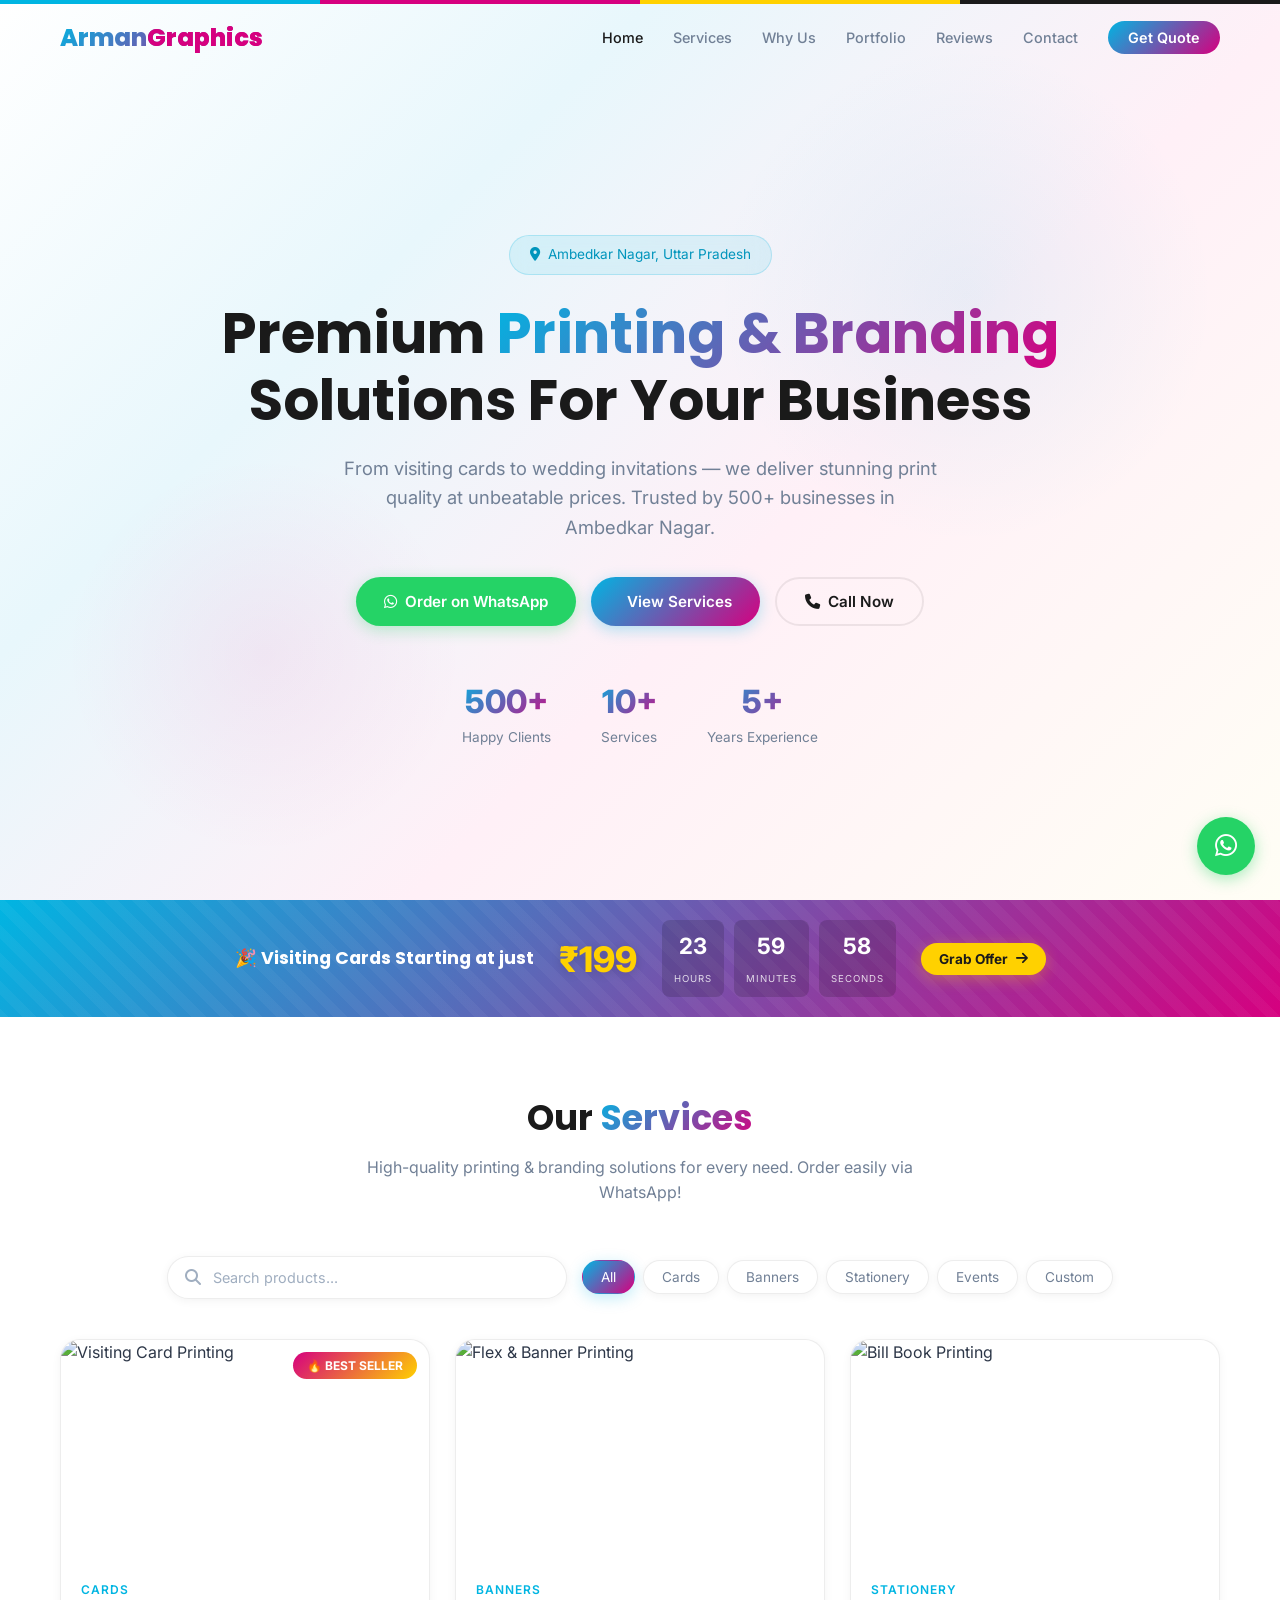
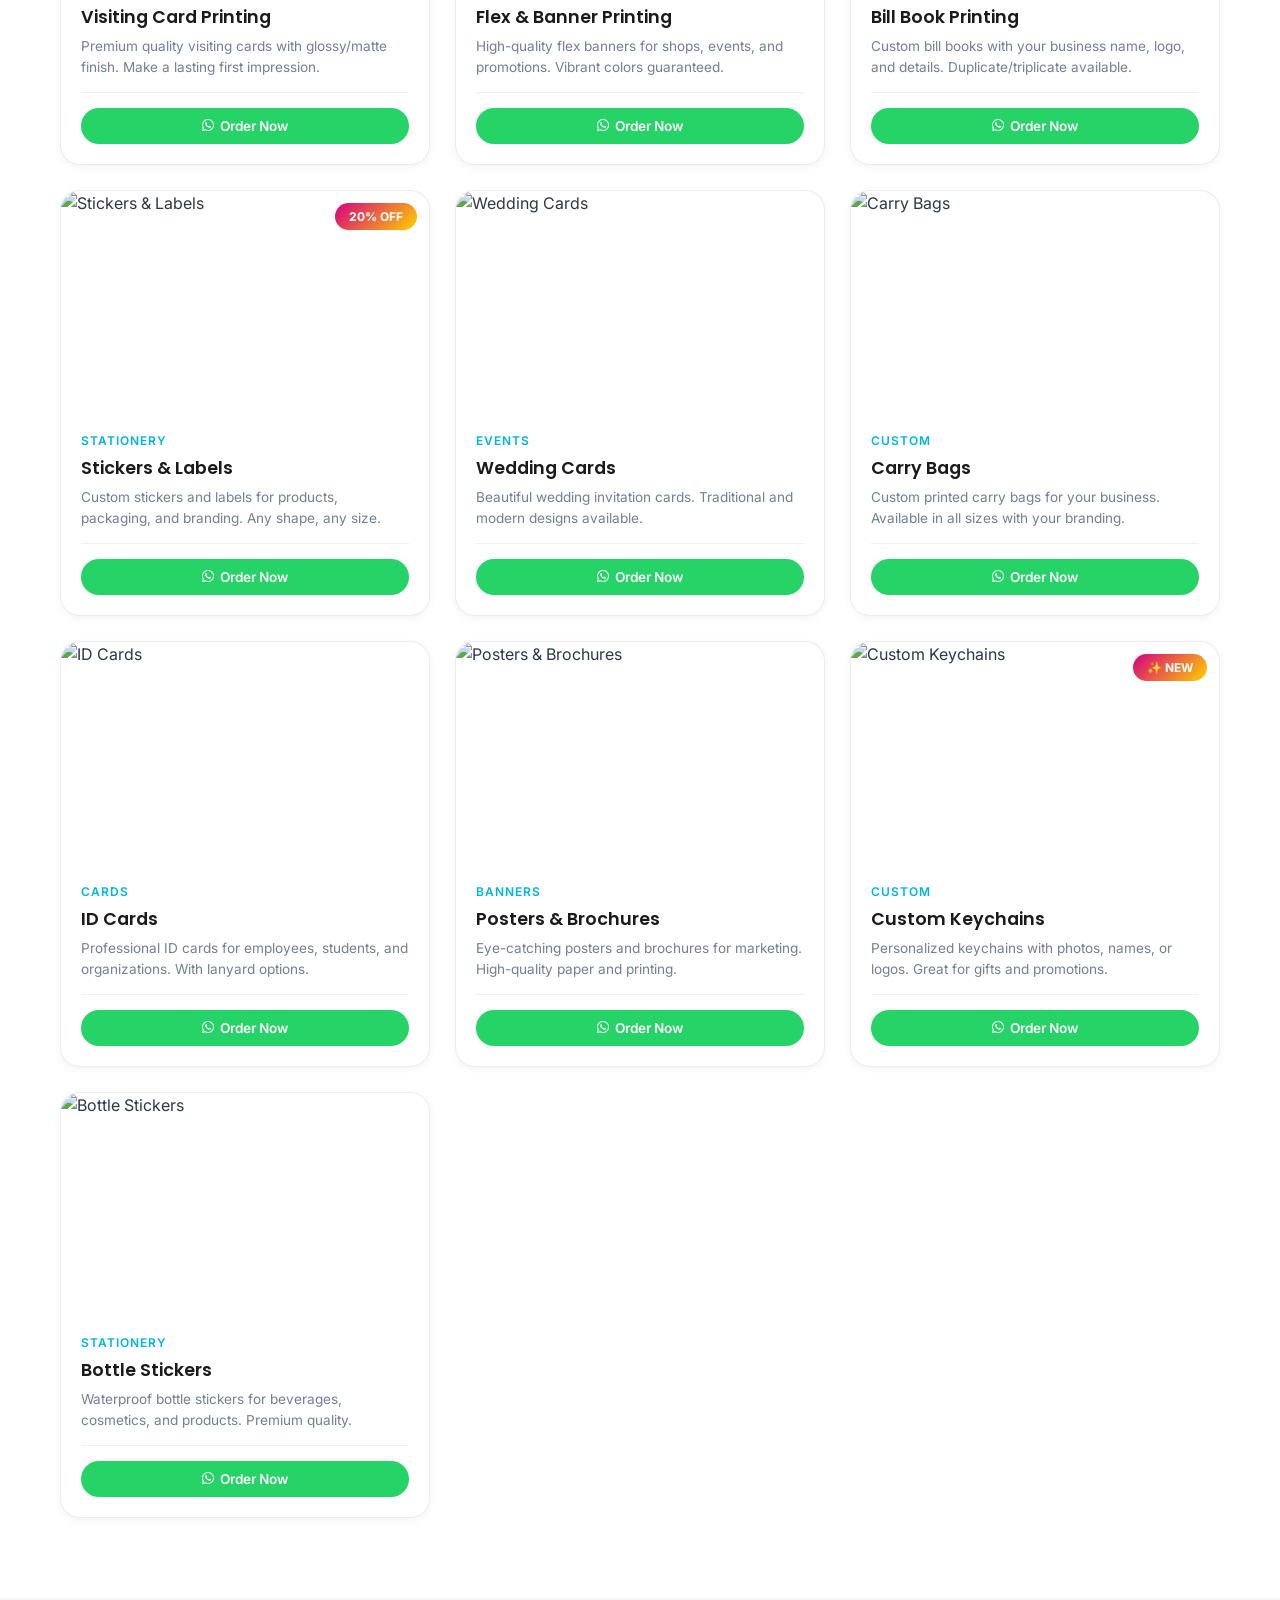
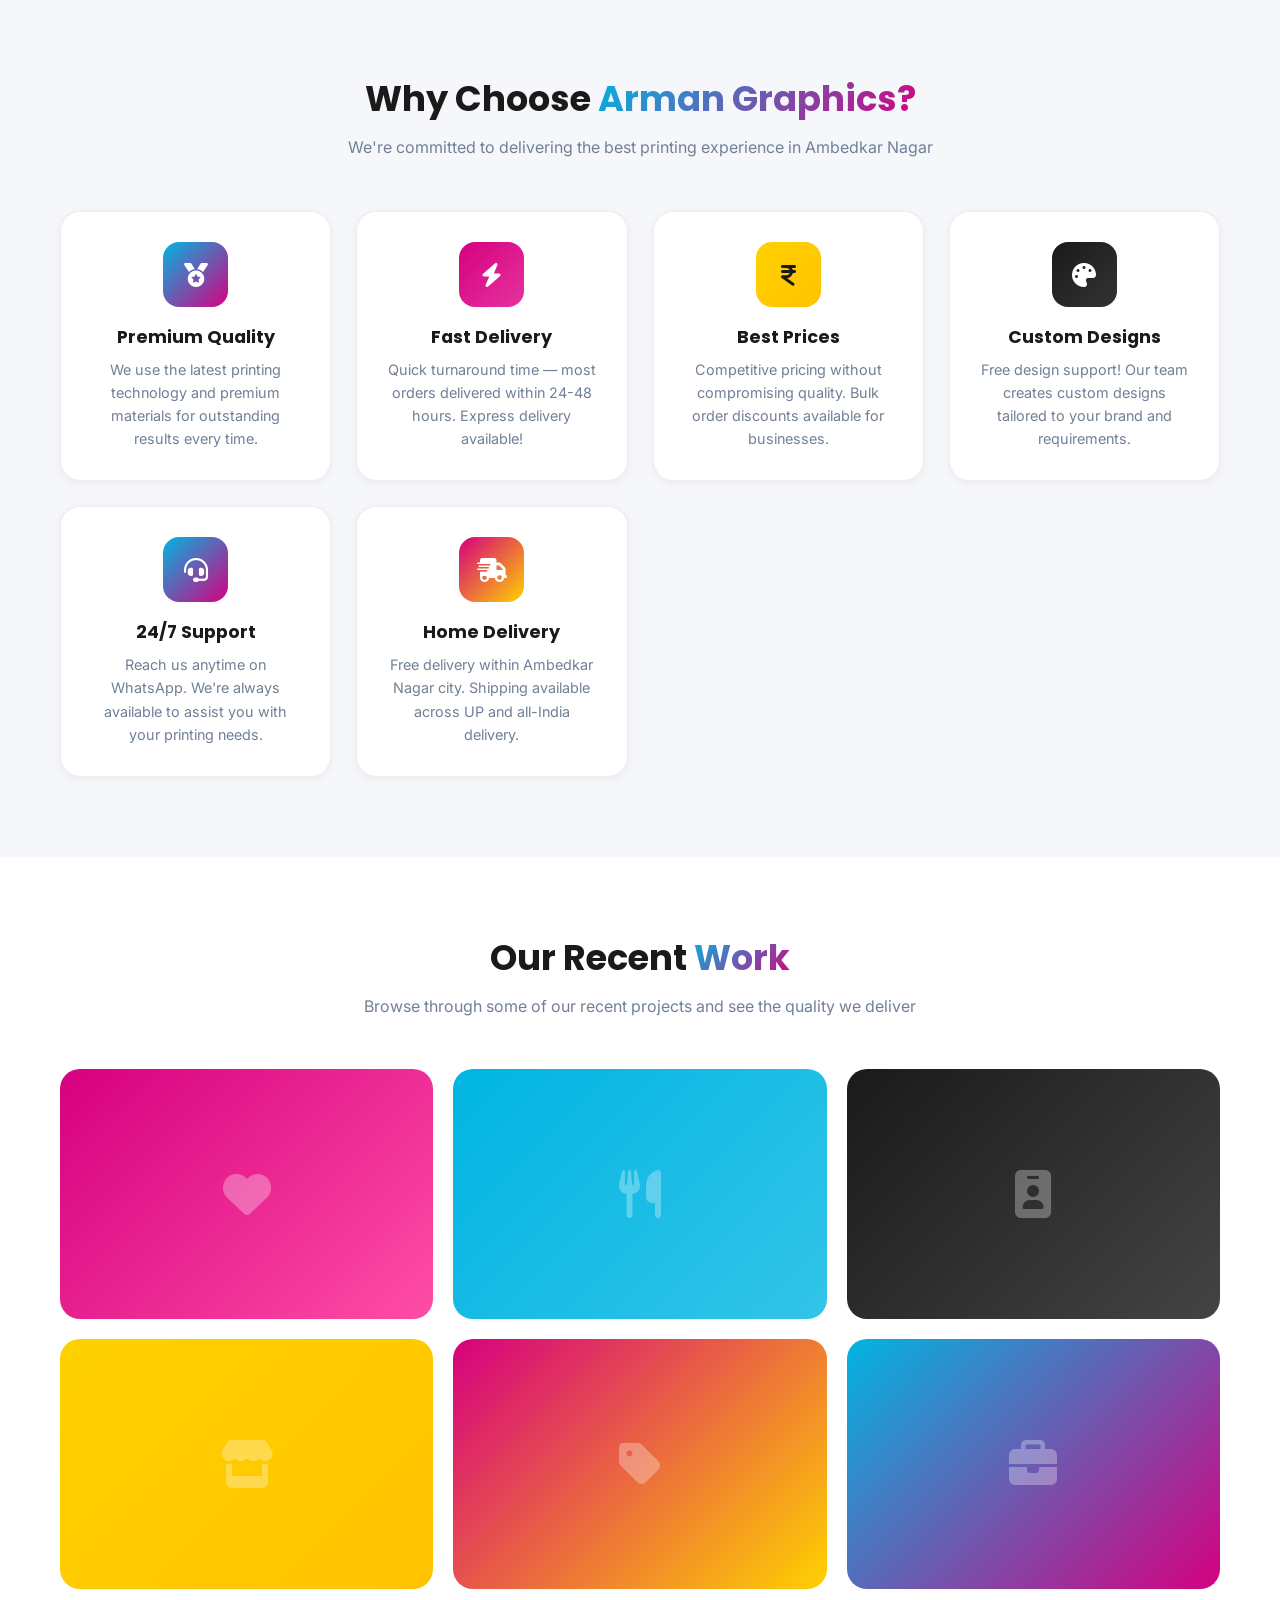
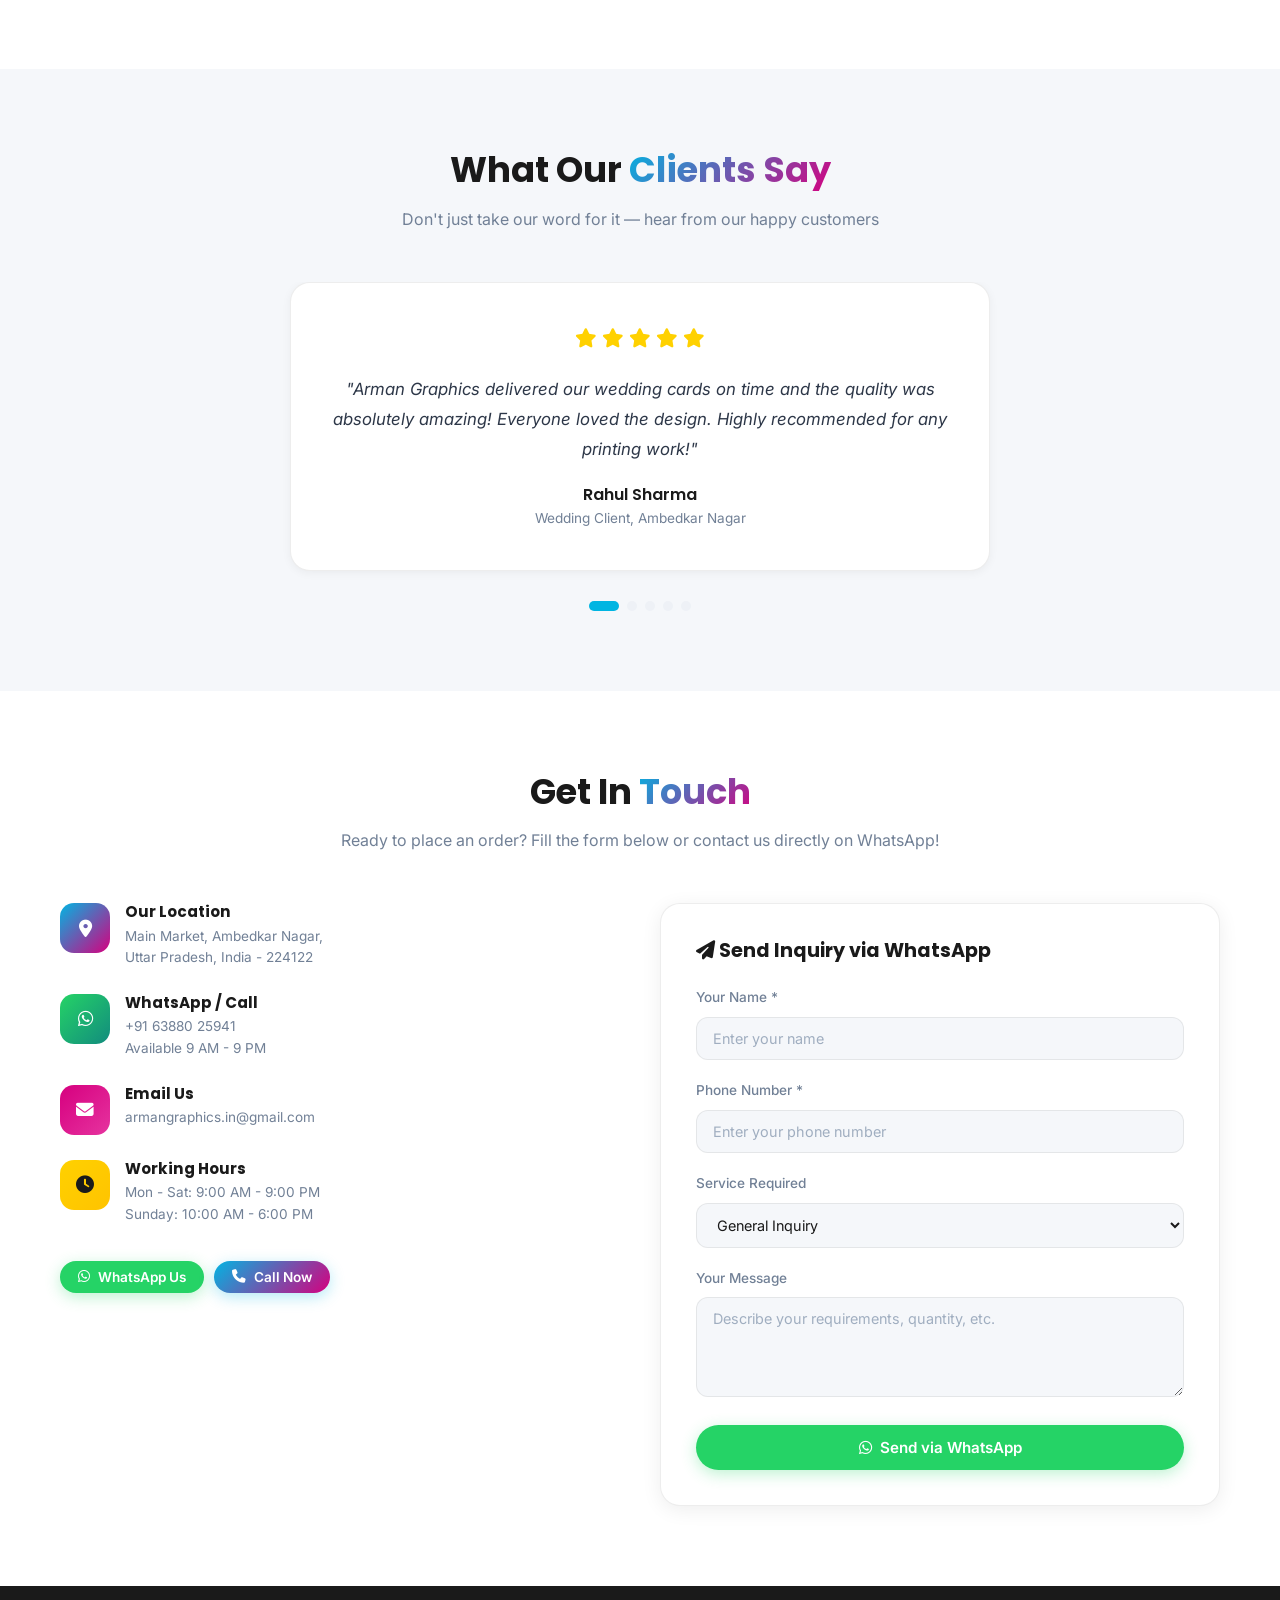
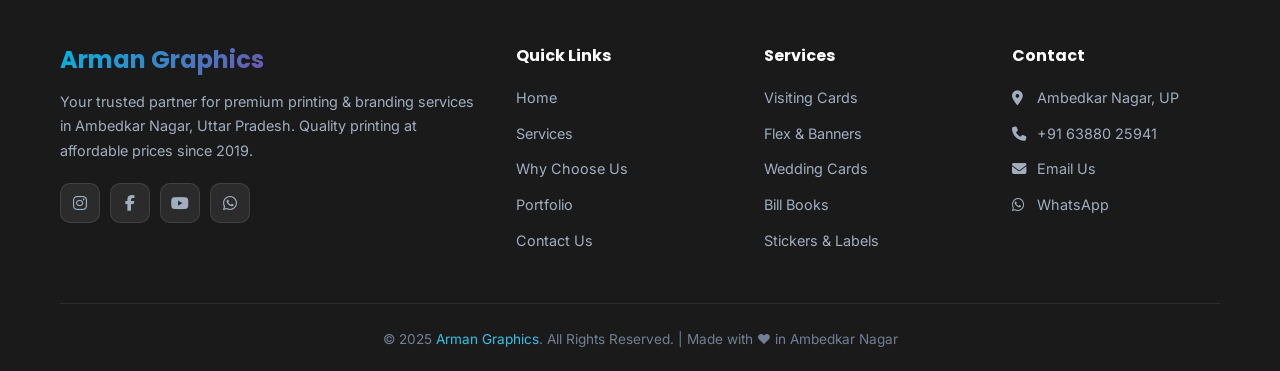
==== index.html @ b9228619 "contact Change" ====
<!DOCTYPE html>
<html lang="en">
<head>
    <!-- ============================================
         ARMAN GRAPHICS - Printing & Branding Website
         CMYK Theme (Cyan, Magenta, Yellow, Black)
         
         ✏️ HOW TO EDIT:
         - Business name: Search & replace "Arman Graphics"
         - Phone/WhatsApp: Edit BUSINESS object in script.js
         - Colors: Edit CSS variables in style.css
         - Products: Use admin.html or edit script.js
         - Logo: Replace logo.png with your own logo
         ============================================ -->
    
    <meta charset="UTF-8">
    <meta name="viewport" content="width=device-width, initial-scale=1.0">
    
    <!-- ✏️ SEO Meta Tags - Edit these for your business -->
    <title>Arman Graphics | Best Printing & Branding Services in Ambedkar Nagar</title>
    <meta name="description" content="Arman Graphics - Premium printing & branding services in Ambedkar Nagar, UP. Visiting cards, banners, wedding cards, stickers, ID cards & more.">
    <meta name="keywords" content="printing services, visiting cards, banners, wedding cards, stickers, branding, Ambedkar Nagar, Uttar Pradesh, Arman Graphics">
    <meta name="author" content="Arman Graphics">
    <meta name="robots" content="index, follow">
    
    <!-- Open Graph / Social Media -->
    <meta property="og:title" content="Arman Graphics | Printing & Branding Services">
    <meta property="og:description" content="Premium printing & branding services in Ambedkar Nagar.">
    <meta property="og:type" content="website">
    <meta property="og:locale" content="en_IN">
    
    <!-- Fonts -->
    <link rel="preconnect" href="https://fonts.googleapis.com">
    <link rel="preconnect" href="https://fonts.gstatic.com" crossorigin>
    <link href="https://fonts.googleapis.com/css2?family=Inter:wght@300;400;500;600;700&family=Poppins:wght@400;500;600;700;800;900&display=swap" rel="stylesheet">
    
    <!-- Font Awesome Icons -->
    <link rel="stylesheet" href="https://cdnjs.cloudflare.com/ajax/libs/font-awesome/6.5.1/css/all.min.css">
    
    <!-- Main Stylesheet -->
    <link rel="stylesheet" href="style.css">
</head>
<body>

    <!-- ======== CMYK COLOR BAR (Top of page) ======== -->
    <!-- ✏️ This creates the Cyan-Magenta-Yellow-Black bar at the very top -->
    <div class="cmyk-bar"></div>

    <!-- ======== LOADING SCREEN ======== -->
    <div class="loader" id="loader">
        <div class="loader-spinner"></div>
        <div class="loader-text">Arman Graphics</div>
    </div>

    <!-- ======== HEADER / NAVIGATION ======== -->
    <header class="header" id="header">
        <div class="container">
            <nav class="nav">
                <!-- ✏️ LOGO: Replace logo.png with your own logo file -->
                <!-- Place your logo image in the same folder as index.html -->
                <a href="#" class="logo">
                    <img 
                        src="logo.png" 
                        alt="Arman Graphics Logo" 
                        class="logo-img"
                        onerror="this.style.display='none'; this.nextElementSibling.style.display='inline';"
                    >
                    <!-- Fallback text logo (shows if logo.png not found) -->
                    <span class="logo-fallback">Arman<span>Graphics</span></span>
                </a>
                
                <ul class="nav-links" id="navLinks">
                    <li><a href="#home">Home</a></li>
                    <li><a href="#services">Services</a></li>
                    <li><a href="#why-us">Why Us</a></li>
                    <li><a href="#portfolio">Portfolio</a></li>
                    <li><a href="#testimonials">Reviews</a></li>
                    <li><a href="#contact">Contact</a></li>
                    <li><a href="#contact" class="nav-cta">Get Quote</a></li>
                </ul>

                <button class="hamburger" id="hamburger" aria-label="Toggle menu">
                    <span></span>
                    <span></span>
                    <span></span>
                </button>
            </nav>
        </div>
    </header>

    <!-- Mobile overlay -->
    <div class="mobile-overlay" id="mobileOverlay"></div>

    <!-- ======== HERO SECTION ======== -->
    <section class="hero" id="home">
        <div class="container">
            <div class="hero-content">
                <!-- ✏️ Edit hero badge text -->
                <div class="hero-badge">
                    <i class="fa-solid fa-location-dot"></i>
                    Ambedkar Nagar, Uttar Pradesh
                </div>

                <!-- ✏️ Edit main heading -->
                <h1>
                    Premium <span class="gradient-text">Printing & Branding</span> Solutions For Your Business
                </h1>

                <!-- ✏️ Edit sub-heading -->
                <p>
                    From visiting cards to wedding invitations — we deliver stunning print quality at unbeatable prices. Trusted by 500+ businesses in Ambedkar Nagar.
                </p>

                <!-- CTA Buttons -->
                <div class="hero-buttons">
                    <button class="btn btn-whatsapp" onclick="openWhatsApp()">
                        <i class="fa-brands fa-whatsapp"></i> Order on WhatsApp
                    </button>
                    <button class="btn btn-primary" onclick="document.getElementById('services').scrollIntoView({behavior:'smooth'})">
                        <i class="fa-solid fa-grid-2"></i> View Services
                    </button>
                    <button class="btn btn-outline" onclick="callBusiness()">
                        <i class="fa-solid fa-phone"></i> Call Now
                    </button>
                </div>

                <!-- Stats -->
                <div class="hero-stats">
                    <div class="hero-stat">
                        <div class="number">500+</div>
                        <div class="label">Happy Clients</div>
                    </div>
                    <div class="hero-stat">
                        <div class="number">10+</div>
                        <div class="label">Services</div>
                    </div>
                    <div class="hero-stat">
                        <div class="number">5+</div>
                        <div class="label">Years Experience</div>
                    </div>
                </div>
            </div>
        </div>
    </section>

    <!-- ======== OFFER BANNER WITH COUNTDOWN ======== -->
    <section class="offer-banner">
        <div class="container">
            <div class="offer-content">
                <h3 id="offerBannerTitle">🎉 Visiting Cards Starting at just</h3>
                <div class="offer-price" id="offerBannerPrice">₹199</div>
                <div class="countdown">
                    <div class="countdown-item">
                        <span class="number" id="countHours">00</span>
                        <span class="label">Hours</span>
                    </div>
                    <div class="countdown-item">
                        <span class="number" id="countMins">00</span>
                        <span class="label">Minutes</span>
                    </div>
                    <div class="countdown-item">
                        <span class="number" id="countSecs">00</span>
                        <span class="label">Seconds</span>
                    </div>
                </div>
                <button class="btn btn-highlight btn-sm" onclick="openWhatsApp()">
                    Grab Offer <i class="fa-solid fa-arrow-right"></i>
                </button>
            </div>
        </div>
    </section>

    <!-- ======== SERVICES / PRODUCTS SECTION ======== -->
    <section class="section" id="services">
        <div class="container">
            <div class="section-header animate-on-scroll">
                <h2>Our <span class="gradient-text">Services</span></h2>
                <p>High-quality printing & branding solutions for every need. Order easily via WhatsApp!</p>
            </div>

            <!-- Search & Filter -->
            <div class="search-filter animate-on-scroll">
                <div class="search-box">
                    <i class="fa-solid fa-search"></i>
                    <input type="text" id="searchInput" placeholder="Search products...">
                </div>
                <div class="filter-btns">
                    <button class="filter-btn active" data-category="all">All</button>
                    <button class="filter-btn" data-category="cards">Cards</button>
                    <button class="filter-btn" data-category="banners">Banners</button>
                    <button class="filter-btn" data-category="stationery">Stationery</button>
                    <button class="filter-btn" data-category="events">Events</button>
                    <button class="filter-btn" data-category="custom">Custom</button>
                </div>
            </div>

            <!-- Products Grid (Dynamically rendered from localStorage) -->
            <!-- ✏️ Products are loaded automatically from script.js or admin panel -->
            <div class="products-grid" id="productsGrid">
                <!-- Products are loaded here by JavaScript -->
            </div>
        </div>
    </section>

    <!-- ======== WHY CHOOSE US ======== -->
    <section class="section why-section" id="why-us">
        <div class="container">
            <div class="section-header animate-on-scroll">
                <h2>Why Choose <span class="gradient-text">Arman Graphics?</span></h2>
                <p>We're committed to delivering the best printing experience in Ambedkar Nagar</p>
            </div>

            <div class="features-grid">
                <!-- ✏️ Edit features below -->
                <div class="feature-card animate-on-scroll">
                    <div class="feature-icon"><i class="fa-solid fa-medal"></i></div>
                    <h3>Premium Quality</h3>
                    <p>We use the latest printing technology and premium materials for outstanding results every time.</p>
                </div>
                <div class="feature-card animate-on-scroll">
                    <div class="feature-icon" style="background: linear-gradient(135deg, #D6007F, #E6339F)"><i class="fa-solid fa-bolt"></i></div>
                    <h3>Fast Delivery</h3>
                    <p>Quick turnaround time — most orders delivered within 24-48 hours. Express delivery available!</p>
                </div>
                <div class="feature-card animate-on-scroll">
                    <div class="feature-icon" style="background: linear-gradient(135deg, #FFD100, #FFC300)"><i class="fa-solid fa-indian-rupee-sign" style="color: #1A1A1A"></i></div>
                    <h3>Best Prices</h3>
                    <p>Competitive pricing without compromising quality. Bulk order discounts available for businesses.</p>
                </div>
                <div class="feature-card animate-on-scroll">
                    <div class="feature-icon" style="background: linear-gradient(135deg, #1A1A1A, #333)"><i class="fa-solid fa-palette"></i></div>
                    <h3>Custom Designs</h3>
                    <p>Free design support! Our team creates custom designs tailored to your brand and requirements.</p>
                </div>
                <div class="feature-card animate-on-scroll">
                    <div class="feature-icon" style="background: linear-gradient(135deg, #00B5E2, #D6007F)"><i class="fa-solid fa-headset"></i></div>
                    <h3>24/7 Support</h3>
                    <p>Reach us anytime on WhatsApp. We're always available to assist you with your printing needs.</p>
                </div>
                <div class="feature-card animate-on-scroll">
                    <div class="feature-icon" style="background: linear-gradient(135deg, #D6007F, #FFD100)"><i class="fa-solid fa-truck-fast"></i></div>
                    <h3>Home Delivery</h3>
                    <p>Free delivery within Ambedkar Nagar city. Shipping available across UP and all-India delivery.</p>
                </div>
            </div>
        </div>
    </section>

    <!-- ======== PORTFOLIO / RECENT WORK ======== -->
    <section class="section" id="portfolio">
        <div class="container">
            <div class="section-header animate-on-scroll">
                <h2>Our Recent <span class="gradient-text">Work</span></h2>
                <p>Browse through some of our recent projects and see the quality we deliver</p>
            </div>

            <div class="portfolio-grid" id="portfolioGrid">
                <!-- Portfolio items rendered by JavaScript -->
            </div>
        </div>
    </section>

    <!-- ======== TESTIMONIALS ======== -->
    <section class="section testimonials-section" id="testimonials">
        <div class="container">
            <div class="section-header animate-on-scroll">
                <h2>What Our <span class="gradient-text">Clients Say</span></h2>
                <p>Don't just take our word for it — hear from our happy customers</p>
            </div>

            <div class="testimonials-slider animate-on-scroll">
                <div class="testimonials-track" id="testimonialsTrack">
                    <!-- Testimonials rendered by JavaScript -->
                </div>
                <div class="testimonial-dots" id="testimonialDots">
                    <!-- Dots rendered by JavaScript -->
                </div>
            </div>
        </div>
    </section>

    <!-- ======== CONTACT SECTION ======== -->
    <section class="section" id="contact">
        <div class="container">
            <div class="section-header animate-on-scroll">
                <h2>Get In <span class="gradient-text">Touch</span></h2>
                <p>Ready to place an order? Fill the form below or contact us directly on WhatsApp!</p>
            </div>

            <div class="contact-grid">
                <!-- Contact Info -->
                <div class="contact-info animate-on-scroll">
                    <div class="contact-item">
                        <div class="contact-icon"><i class="fa-solid fa-location-dot"></i></div>
                        <div>
                            <h4>Our Location</h4>
                            <!-- ✏️ Edit address here -->
                            <p>Main Market, Ambedkar Nagar,<br>Uttar Pradesh, India - 224122</p>
                        </div>
                    </div>
                    <div class="contact-item">
                        <div class="contact-icon" style="background: linear-gradient(135deg, #25D366, #128C7E)"><i class="fa-brands fa-whatsapp"></i></div>
                        <div>
                            <h4>WhatsApp / Call</h4>
                            <!-- ✏️ Edit phone number here -->
                            <p>+91 63880 25941<br>Available 9 AM - 9 PM</p>
                        </div>
                    </div>
                    <div class="contact-item">
                        <div class="contact-icon" style="background: linear-gradient(135deg, #D6007F, #E6339F)"><i class="fa-solid fa-envelope"></i></div>
                        <div>
                            <h4>Email Us</h4>
                            <!-- ✏️ Edit email here -->
                            <p>armangraphics.in@gmail.com</p>
                        </div>
                    </div>
                    <div class="contact-item">
                        <div class="contact-icon" style="background: linear-gradient(135deg, #FFD100, #FFC300)"><i class="fa-solid fa-clock" style="color: #1A1A1A"></i></div>
                        <div>
                            <h4>Working Hours</h4>
                            <p>Mon - Sat: 9:00 AM - 9:00 PM<br>Sunday: 10:00 AM - 6:00 PM</p>
                        </div>
                    </div>

                    <!-- Quick action buttons -->
                    <div style="display: flex; gap: 10px; flex-wrap: wrap; margin-top: 10px;">
                        <button class="btn btn-whatsapp btn-sm" onclick="openWhatsApp()">
                            <i class="fa-brands fa-whatsapp"></i> WhatsApp Us
                        </button>
                        <button class="btn btn-primary btn-sm" onclick="callBusiness()">
                            <i class="fa-solid fa-phone"></i> Call Now
                        </button>
                    </div>
                </div>

                <!-- Contact Form (sends to WhatsApp) -->
                <div class="contact-form animate-on-scroll">
                    <h3><i class="fa-solid fa-paper-plane"></i> Send Inquiry via WhatsApp</h3>
                    <form id="contactForm">
                        <div class="form-group">
                            <label for="contactName">Your Name *</label>
                            <input type="text" id="contactName" placeholder="Enter your name" required>
                        </div>
                        <div class="form-group">
                            <label for="contactPhone">Phone Number *</label>
                            <input type="tel" id="contactPhone" placeholder="Enter your phone number" required>
                        </div>
                        <div class="form-group">
                            <label for="contactService">Service Required</label>
                            <select id="contactService">
                                <option value="General Inquiry">General Inquiry</option>
                                <option value="Visiting Cards">Visiting Cards</option>
                                <option value="Flex & Banners">Flex & Banners</option>
                                <option value="Bill Books">Bill Books</option>
                                <option value="Stickers & Labels">Stickers & Labels</option>
                                <option value="Wedding Cards">Wedding Cards</option>
                                <option value="Carry Bags">Carry Bags</option>
                                <option value="ID Cards">ID Cards</option>
                                <option value="Posters & Brochures">Posters & Brochures</option>
                                <option value="Custom Keychains">Custom Keychains</option>
                                <option value="Bottle Stickers">Bottle Stickers</option>
                                <option value="Other">Other</option>
                            </select>
                        </div>
                        <div class="form-group">
                            <label for="contactMessage">Your Message</label>
                            <textarea id="contactMessage" placeholder="Describe your requirements, quantity, etc." rows="4"></textarea>
                        </div>
                        <button type="submit" class="btn btn-whatsapp" style="width: 100%;">
                            <i class="fa-brands fa-whatsapp"></i> Send via WhatsApp
                        </button>
                    </form>
                </div>
            </div>
        </div>
    </section>

    <!-- ======== FOOTER ======== -->
    <footer class="footer">
        <div class="container">
            <div class="footer-grid">
                <!-- Brand Info -->
                <div class="footer-brand">
                    <!-- ✏️ Edit business info -->
                    <h3>Arman Graphics</h3>
                    <p>Your trusted partner for premium printing & branding services in Ambedkar Nagar, Uttar Pradesh. Quality printing at affordable prices since 2019.</p>
                    <div class="social-links">
                        <a href="https://instagram.com/armangraphics.in" class="social-link" target="_blank" rel="noopener" aria-label="Instagram">
                            <i class="fa-brands fa-instagram"></i>
                        </a>
                        <a href="https://facebook.com/armangraphics.in" class="social-link" target="_blank" rel="noopener" aria-label="Facebook">
                            <i class="fa-brands fa-facebook-f"></i>
                        </a>
                        <a href="https://youtube.com/@armangraphics_in" class="social-link" target="_blank" rel="noopener" aria-label="YouTube">
                            <i class="fa-brands fa-youtube"></i>
                        </a>
                        <a href="#" class="social-link" onclick="openWhatsApp(); return false;" aria-label="WhatsApp">
                            <i class="fa-brands fa-whatsapp"></i>
                        </a>
                    </div>
                </div>

                <!-- Quick Links -->
                <div class="footer-col">
                    <h4>Quick Links</h4>
                    <ul>
                        <li><a href="#home">Home</a></li>
                        <li><a href="#services">Services</a></li>
                        <li><a href="#why-us">Why Choose Us</a></li>
                        <li><a href="#portfolio">Portfolio</a></li>
                        <li><a href="#contact">Contact Us</a></li>
                    </ul>
                </div>

                <!-- Services -->
                <div class="footer-col">
                    <h4>Services</h4>
                    <ul>
                        <li><a href="#services">Visiting Cards</a></li>
                        <li><a href="#services">Flex & Banners</a></li>
                        <li><a href="#services">Wedding Cards</a></li>
                        <li><a href="#services">Bill Books</a></li>
                        <li><a href="#services">Stickers & Labels</a></li>
                    </ul>
                </div>

                <!-- Contact -->
                <div class="footer-col">
                    <h4>Contact</h4>
                    <ul>
                        <!-- ✏️ Edit contact details -->
                        <li><a href="#contact"><i class="fa-solid fa-location-dot" style="width:16px;margin-right:5px"></i> Ambedkar Nagar, UP</a></li>
                        <li><a href="tel:+916388025941"><i class="fa-solid fa-phone" style="width:16px;margin-right:5px"></i> +91 63880 25941</a></li>
                        <li><a href="mailto:armangraphics.in@gmail.com"><i class="fa-solid fa-envelope" style="width:16px;margin-right:5px"></i> Email Us</a></li>
                        <li><a href="#" onclick="openWhatsApp(); return false;"><i class="fa-brands fa-whatsapp" style="width:16px;margin-right:5px"></i> WhatsApp</a></li>
                    </ul>
                </div>
            </div>

            <div class="footer-bottom">
                <p>&copy; 2025 <a href="#">Arman Graphics</a>. All Rights Reserved. | Made with ❤️ in Ambedkar Nagar</p>
            </div>
        </div>
    </footer>

    <!-- ======== FLOATING WHATSAPP BUTTON ======== -->
    <button class="floating-whatsapp" onclick="openWhatsApp()" aria-label="Chat on WhatsApp" title="Chat on WhatsApp">
        <i class="fa-brands fa-whatsapp"></i>
    </button>

    <!-- ======== BACK TO TOP BUTTON ======== -->
    <button class="back-to-top" aria-label="Back to top" title="Back to Top">
        <i class="fa-solid fa-arrow-up"></i>
    </button>

    <!-- ======== IMAGE LIGHTBOX / POPUP ======== -->
    <div class="lightbox" id="lightbox">
        <button class="lightbox-close" onclick="closeLightbox()" aria-label="Close">&times;</button>
        <img id="lightboxImg" src="" alt="Preview">
    </div>

    <!-- ======== MAIN SCRIPT ======== -->
    <script src="script.js"></script>
</body>
</html>
---- style.css ----
/* ============================================
   ARMAN GRAPHICS - Printing & Branding
   CMYK Theme Stylesheet

   ✏️ HOW TO EDIT:
   - Colors: Change CSS variables in :root below
   - Fonts: Update font-family values
   - Spacing: Adjust padding/margin values
   
   CMYK COLOR GUIDE:
   Cyan:    #00B5E2
   Magenta: #D6007F
   Yellow:  #FFD100
   Black:   #1A1A1A
   White:   #FFFFFF
   ============================================ */

/* ---- CMYK COLOR & THEME VARIABLES ---- */
/* ✏️ Change these to customize your website colors */
:root {
    /* CMYK Core Colors */
    --cyan: #00B5E2;
    --magenta: #D6007F;
    --yellow: #FFD100;
    --black: #1A1A1A;

    /* Primary = Cyan */
    --primary: #00B5E2;
    --primary-dark: #0095BC;
    --primary-light: #33C4E8;

    /* Accent = Magenta */
    --accent: #D6007F;
    --accent-dark: #B0006A;
    --accent-light: #E6339F;

    /* Highlight = Yellow */
    --highlight: #FFD100;

    --success: #10b981;
    --danger: #ef4444;

    /* Light Backgrounds */
    --bg-primary: #FFFFFF;
    --bg-secondary: #F5F7FA;
    --bg-tertiary: #EEF1F6;

    /* Light Glassmorphism */
    --glass-bg: rgba(255, 255, 255, 0.85);
    --glass-border: rgba(0, 0, 0, 0.07);
    --glass-hover: rgba(0, 181, 226, 0.06);

    /* Text Colors (dark text on light bg) */
    --text-white: #1A1A1A;
    --text-light: #2D3748;
    --text-muted: #718096;
    --text-dark: #A0AEC0;

    /* CMYK Gradients */
    --gradient-primary: linear-gradient(135deg, #00B5E2, #D6007F);
    --gradient-accent: linear-gradient(135deg, #D6007F, #FFD100);
    --gradient-cmyk: linear-gradient(90deg, #00B5E2, #D6007F, #FFD100, #1A1A1A);
    --gradient-hero: linear-gradient(135deg, #FFFFFF 0%, #E8F7FC 30%, #FFF0F7 60%, #FFFEF5 100%);

    /* Shadows (lighter for light theme) */
    --shadow-sm: 0 2px 10px rgba(0, 0, 0, 0.05);
    --shadow-md: 0 4px 20px rgba(0, 0, 0, 0.07);
    --shadow-lg: 0 8px 40px rgba(0, 0, 0, 0.1);
    --shadow-glow: 0 0 30px rgba(0, 181, 226, 0.15);

    --radius: 12px;
    --radius-lg: 20px;
    --transition: all 0.3s cubic-bezier(0.4, 0, 0.2, 1);
}

/* ---- RESET & BASE ---- */
* { margin: 0; padding: 0; box-sizing: border-box; }
html { scroll-behavior: smooth; scroll-padding-top: 84px; }
body {
    font-family: 'Inter', sans-serif;
    background: var(--bg-primary);
    color: var(--text-light);
    line-height: 1.6;
    overflow-x: hidden;
}
h1, h2, h3, h4, h5, h6 {
    font-family: 'Poppins', sans-serif;
    font-weight: 700;
    line-height: 1.2;
    color: var(--text-white);
}
a { text-decoration: none; color: inherit; transition: var(--transition); }
img { max-width: 100%; display: block; }
.container { max-width: 1200px; margin: 0 auto; padding: 0 20px; }

/* ---- CMYK TOP BAR (printing industry style) ---- */
/* ✏️ This bar gives a printing/CMYK identity to the site */
.cmyk-bar {
    position: fixed;
    top: 0; left: 0; right: 0;
    height: 4px;
    background: linear-gradient(90deg,
        #00B5E2 0%, #00B5E2 25%,
        #D6007F 25%, #D6007F 50%,
        #FFD100 50%, #FFD100 75%,
        #1A1A1A 75%, #1A1A1A 100%);
    z-index: 10001;
}

/* ---- LOADING SCREEN ---- */
.loader {
    position: fixed; top: 0; left: 0;
    width: 100%; height: 100%;
    background: var(--bg-primary);
    display: flex; flex-direction: column;
    align-items: center; justify-content: center;
    z-index: 10000;
    transition: opacity 0.6s ease, visibility 0.6s ease;
}
.loader.hidden { opacity: 0; visibility: hidden; pointer-events: none; }
.loader-spinner {
    width: 50px; height: 50px;
    border: 3px solid var(--bg-tertiary);
    border-top-color: var(--cyan);
    border-right-color: var(--magenta);
    border-radius: 50%;
    animation: spin 0.8s linear infinite;
}
.loader-text {
    margin-top: 20px;
    font-family: 'Poppins', sans-serif;
    font-size: 1.2rem;
    background: var(--gradient-primary);
    -webkit-background-clip: text;
    -webkit-text-fill-color: transparent;
    background-clip: text;
}
@keyframes spin { to { transform: rotate(360deg); } }

/* ---- HEADER / NAVIGATION ---- */
.header {
    position: fixed; top: 4px; left: 0;
    width: 100%; z-index: 1000;
    padding: 15px 0;
    transition: var(--transition);
    background: transparent;
}
.header.scrolled {
    background: rgba(255, 255, 255, 0.95);
    backdrop-filter: blur(20px);
    -webkit-backdrop-filter: blur(20px);
    padding: 10px 0;
    box-shadow: 0 2px 20px rgba(0, 0, 0, 0.06);
}
.nav { display: flex; align-items: center; justify-content: space-between; }

/* ---- LOGO (Image) ---- */
/* ✏️ Adjust logo size here */
.logo { display: flex; align-items: center; gap: 8px; }
.logo-img {
    height: 45px;
    width: auto;
    transition: var(--transition);
}
.header.scrolled .logo-img { height: 38px; }
/* Fallback text logo if image fails */
.logo-fallback {
    font-family: 'Poppins', sans-serif;
    font-size: 1.5rem; font-weight: 800;
    background: var(--gradient-primary);
    -webkit-background-clip: text;
    -webkit-text-fill-color: transparent;
    background-clip: text;
    display: none;
}
.logo-fallback span { -webkit-text-fill-color: var(--accent); }

.nav-links { display: flex; list-style: none; gap: 30px; align-items: center; }
.nav-links a {
    color: var(--text-muted); font-size: 0.9rem;
    font-weight: 500; position: relative; padding: 5px 0;
}
.nav-links a:hover, .nav-links a.active { color: var(--text-white); }
.nav-links a::after {
    content: ''; position: absolute;
    bottom: 0; left: 0; width: 0; height: 2px;
    background: var(--gradient-primary);
    transition: var(--transition);
}
.nav-links a:hover::after { width: 100%; }
.nav-cta {
    background: var(--gradient-primary) !important;
    color: white !important;
    padding: 8px 20px !important;
    border-radius: 25px !important;
    font-weight: 600 !important;
}
.nav-cta::after { display: none !important; }
.hamburger {
    display: none; flex-direction: column; gap: 5px;
    cursor: pointer; padding: 5px; z-index: 1001;
    background: none; border: none;
}
.hamburger span {
    width: 25px; height: 2px;
    background: var(--text-white);
    transition: var(--transition);
    display: block;
}
.hamburger.active span:nth-child(1) { transform: rotate(45deg) translate(5px, 5px); }
.hamburger.active span:nth-child(2) { opacity: 0; }
.hamburger.active span:nth-child(3) { transform: rotate(-45deg) translate(5px, -5px); }
.mobile-overlay {
    position: fixed; top: 0; left: 0;
    width: 100%; height: 100%;
    background: rgba(0,0,0,0.3);
    z-index: 998; opacity: 0;
    visibility: hidden; transition: var(--transition);
}
.mobile-overlay.active { opacity: 1; visibility: visible; }

/* ---- HERO SECTION ---- */
.hero {
    min-height: 100vh; display: flex; align-items: center;
    background: var(--gradient-hero);
    position: relative; overflow: hidden; padding-top: 84px;
}
.hero::before {
    content: ''; position: absolute;
    width: 500px; height: 500px;
    background: radial-gradient(circle, rgba(0, 181, 226, 0.08), transparent 70%);
    top: 5%; right: 5%;
    animation: heroFloat 8s ease-in-out infinite;
}
.hero::after {
    content: ''; position: absolute;
    width: 400px; height: 400px;
    background: radial-gradient(circle, rgba(214, 0, 127, 0.06), transparent 70%);
    bottom: 5%; left: 5%;
    animation: heroFloat 10s ease-in-out infinite reverse;
}
@keyframes heroFloat {
    0%, 100% { transform: translateY(0) scale(1); }
    50% { transform: translateY(-30px) scale(1.05); }
}
.hero-content {
    position: relative; z-index: 2;
    text-align: center; max-width: 850px;
    margin: 0 auto;
}
.hero-badge {
    display: inline-flex; align-items: center; gap: 8px;
    background: rgba(0, 181, 226, 0.1);
    border: 1px solid rgba(0, 181, 226, 0.2);
    padding: 8px 20px; border-radius: 50px;
    font-size: 0.85rem; color: var(--primary-dark);
    margin-bottom: 25px;
    backdrop-filter: blur(10px);
    animation: fadeInDown 0.8s ease;
}
.hero h1 {
    font-size: 3.5rem; margin-bottom: 20px;
    color: var(--text-white);
    animation: fadeInUp 0.8s ease 0.2s both;
}
.hero h1 .gradient-text {
    background: var(--gradient-primary);
    -webkit-background-clip: text;
    -webkit-text-fill-color: transparent;
    background-clip: text;
}
.hero p {
    font-size: 1.15rem; color: var(--text-muted);
    margin-bottom: 35px; max-width: 600px;
    margin-left: auto; margin-right: auto;
    animation: fadeInUp 0.8s ease 0.4s both;
}
.hero-buttons {
    display: flex; gap: 15px;
    justify-content: center; flex-wrap: wrap;
    animation: fadeInUp 0.8s ease 0.6s both;
}
.hero-stats {
    display: flex; justify-content: center; gap: 50px;
    margin-top: 50px;
    animation: fadeInUp 0.8s ease 0.8s both;
}
.hero-stat { text-align: center; }
.hero-stat .number {
    font-size: 2rem; font-weight: 800;
    background: var(--gradient-primary);
    -webkit-background-clip: text;
    -webkit-text-fill-color: transparent;
    background-clip: text;
}
.hero-stat .label { font-size: 0.85rem; color: var(--text-muted); }

/* ---- ANIMATIONS ---- */
@keyframes fadeInUp {
    from { opacity: 0; transform: translateY(30px); }
    to { opacity: 1; transform: translateY(0); }
}
@keyframes fadeInDown {
    from { opacity: 0; transform: translateY(-20px); }
    to { opacity: 1; transform: translateY(0); }
}

/* ---- BUTTONS ---- */
.btn {
    display: inline-flex; align-items: center; gap: 8px;
    padding: 13px 28px; border-radius: 50px;
    font-weight: 600; font-size: 0.95rem;
    cursor: pointer; border: none;
    transition: var(--transition);
    font-family: 'Inter', sans-serif;
    text-align: center; justify-content: center;
}
.btn-primary {
    background: var(--gradient-primary); color: white;
    box-shadow: 0 4px 15px rgba(0, 181, 226, 0.3);
}
.btn-primary:hover { transform: translateY(-2px); box-shadow: 0 6px 25px rgba(0, 181, 226, 0.4); }
.btn-accent {
    background: var(--gradient-accent); color: white;
    box-shadow: 0 4px 15px rgba(214, 0, 127, 0.3);
}
.btn-accent:hover { transform: translateY(-2px); box-shadow: 0 6px 25px rgba(214, 0, 127, 0.4); }
.btn-outline {
    background: transparent; color: var(--text-white);
    border: 2px solid var(--glass-border);
}
.btn-outline:hover { background: var(--glass-hover); border-color: var(--primary); transform: translateY(-2px); color: var(--primary); }
.btn-whatsapp {
    background: #25D366; color: white;
    box-shadow: 0 4px 15px rgba(37, 211, 102, 0.3);
}
.btn-whatsapp:hover { background: #128C7E; transform: translateY(-2px); }
.btn-sm { padding: 8px 18px; font-size: 0.85rem; }
.btn-highlight {
    background: var(--highlight); color: var(--black);
    box-shadow: 0 4px 15px rgba(255, 209, 0, 0.3);
    font-weight: 700;
}
.btn-highlight:hover { transform: translateY(-2px); box-shadow: 0 6px 25px rgba(255, 209, 0, 0.4); }

/* ---- GRADIENT TEXT ---- */
.gradient-text {
    background: var(--gradient-primary);
    -webkit-background-clip: text;
    -webkit-text-fill-color: transparent;
    background-clip: text;
}

/* ---- OFFER BANNER ---- */
.offer-banner {
    background: var(--gradient-primary);
    padding: 20px 0; text-align: center;
    position: relative; overflow: hidden;
}
.offer-banner::before {
    content: ''; position: absolute;
    top: -50%; left: -50%;
    width: 200%; height: 200%;
    background: repeating-linear-gradient(45deg, transparent, transparent 10px, rgba(255,255,255,0.04) 10px, rgba(255,255,255,0.04) 20px);
    animation: moveStripes 20s linear infinite;
}
@keyframes moveStripes { 0% { transform: translate(0,0); } 100% { transform: translate(28px,0); } }
.offer-content {
    position: relative; z-index: 2;
    display: flex; align-items: center;
    justify-content: center; gap: 25px; flex-wrap: wrap;
}
.offer-content h3 { font-size: 1.1rem; color: white; }
.offer-price {
    font-size: 2.2rem; font-weight: 800; color: var(--highlight);
    animation: pulse 2s infinite;
    text-shadow: 0 2px 10px rgba(0,0,0,0.15);
}
@keyframes pulse { 0%, 100% { transform: scale(1); } 50% { transform: scale(1.08); } }
.countdown { display: flex; gap: 10px; }
.countdown-item {
    background: rgba(0,0,0,0.15);
    padding: 8px 12px; border-radius: 8px;
    text-align: center; min-width: 60px;
}
.countdown-item .number {
    font-size: 1.4rem; font-weight: 700;
    color: white; display: block;
}
.countdown-item .label {
    font-size: 0.6rem; color: rgba(255,255,255,0.8);
    text-transform: uppercase; letter-spacing: 1px;
}

/* ---- SECTION STYLES ---- */
.section { padding: 80px 0; }
.section-header { text-align: center; margin-bottom: 50px; }
.section-header h2 { font-size: 2.2rem; color: var(--text-white); margin-bottom: 15px; }
.section-header h2 .gradient-text {
    background: var(--gradient-primary);
    -webkit-background-clip: text;
    -webkit-text-fill-color: transparent;
    background-clip: text;
}
.section-header p { color: var(--text-muted); font-size: 1rem; max-width: 600px; margin: 0 auto; }

/* ---- SEARCH & FILTER ---- */
.search-filter {
    display: flex; gap: 15px; margin-bottom: 40px;
    flex-wrap: wrap; justify-content: center; align-items: center;
}
.search-box { position: relative; flex: 1; max-width: 400px; min-width: 250px; }
.search-box input {
    width: 100%; padding: 12px 20px 12px 45px;
    background: white; border: 1px solid var(--glass-border);
    border-radius: 50px; color: var(--text-white);
    font-size: 0.9rem; outline: none;
    transition: var(--transition); font-family: 'Inter', sans-serif;
    box-shadow: var(--shadow-sm);
}
.search-box input:focus { border-color: var(--primary); box-shadow: 0 0 20px rgba(0, 181, 226, 0.12); }
.search-box input::placeholder { color: var(--text-dark); }
.search-box i {
    position: absolute; left: 18px; top: 50%;
    transform: translateY(-50%); color: var(--text-dark);
}
.filter-btns { display: flex; gap: 8px; flex-wrap: wrap; justify-content: center; }
.filter-btn {
    padding: 8px 18px; background: white;
    border: 1px solid var(--glass-border); border-radius: 50px;
    color: var(--text-muted); font-size: 0.85rem;
    cursor: pointer; transition: var(--transition);
    font-family: 'Inter', sans-serif;
    box-shadow: var(--shadow-sm);
}
.filter-btn:hover { border-color: var(--primary); color: var(--primary); }
.filter-btn.active {
    background: var(--gradient-primary); color: white;
    border-color: transparent; box-shadow: 0 4px 15px rgba(0, 181, 226, 0.25);
}

/* ---- PRODUCT CARDS ---- */
.products-grid {
    display: grid;
    grid-template-columns: repeat(auto-fill, minmax(280px, 1fr));
    gap: 25px;
}
.product-card {
    background: white;
    border: 1px solid var(--glass-border);
    border-radius: var(--radius-lg);
    overflow: hidden; transition: var(--transition);
    position: relative;
    box-shadow: var(--shadow-sm);
}
.product-card:hover {
    transform: translateY(-8px);
    box-shadow: 0 12px 40px rgba(0, 181, 226, 0.15);
    border-color: rgba(0, 181, 226, 0.3);
}

/* ---- PRODUCT IMAGE & HOVER EFFECT ---- */
/* ✏️ Images swap on hover after 1.5 seconds delay */
.product-image {
    height: 220px; display: flex;
    align-items: center; justify-content: center;
    position: relative; overflow: hidden; cursor: pointer;
}
.product-image .img-primary,
.product-image .img-alt {
    width: 100%; height: 100%;
    object-fit: cover;
    position: absolute;
    top: 0; left: 0;
    transition: opacity 0.8s ease, transform 0.5s ease;
}
.product-image .img-alt {
    opacity: 0;
}
/* JS adds 'show-alt' class after 1.5s hover delay */
.product-card.show-alt .product-image .img-primary {
    opacity: 0;
    transform: scale(1.05);
}
.product-card.show-alt .product-image .img-alt {
    opacity: 1;
}
/* Regular hover zoom (before alt image swap) */
.product-card:hover .product-image .img-primary:not(.fading) {
    transform: scale(1.08);
}
/* Hover hint indicator */
.product-image .hover-hint {
    position: absolute;
    bottom: 10px; left: 50%;
    transform: translateX(-50%);
    background: rgba(0, 0, 0, 0.6);
    color: white; font-size: 0.7rem;
    padding: 4px 12px; border-radius: 20px;
    opacity: 0; transition: opacity 0.3s ease;
    z-index: 4; white-space: nowrap;
    backdrop-filter: blur(5px);
}
.product-card:hover .product-image .hover-hint {
    opacity: 1;
}
.product-card.show-alt .product-image .hover-hint {
    opacity: 0;
}
/* Placeholder icon fallback when no image */
.product-image .placeholder-icon { font-size: 3.5rem; color: rgba(255,255,255,0.6); z-index: 2; }
/* Offer badge on card */
.product-offer-badge {
    position: absolute; top: 12px; right: 12px;
    background: var(--gradient-accent); color: white;
    padding: 4px 14px; border-radius: 20px;
    font-size: 0.75rem; font-weight: 700;
    z-index: 5; animation: pulse 2s infinite;
}

/* ---- PRODUCT INFO ---- */
.product-info { padding: 20px; }
.product-category {
    font-size: 0.75rem; color: var(--primary);
    text-transform: uppercase; letter-spacing: 1px; margin-bottom: 8px;
    font-weight: 600;
}
.product-name { font-size: 1.1rem; font-weight: 600; color: var(--text-white); margin-bottom: 8px; }
.product-description { font-size: 0.85rem; color: var(--text-muted); margin-bottom: 15px; line-height: 1.5; }
.product-footer {
    padding-top: 15px;
    border-top: 1px solid rgba(0,0,0,0.06);
}
/* Order Now button - Full width, no price */
.btn-order {
    width: 100%;
    padding: 10px 18px; background: #25D366; color: white;
    border: none; border-radius: 25px; font-size: 0.85rem;
    font-weight: 600; cursor: pointer; transition: var(--transition);
    display: flex; align-items: center; gap: 6px;
    font-family: 'Inter', sans-serif;
    justify-content: center;
}
.btn-order:hover { background: #128C7E; transform: scale(1.03); box-shadow: 0 4px 15px rgba(37, 211, 102, 0.3); }

/* ---- WHY CHOOSE US ---- */
.why-section { background: var(--bg-secondary); }
.features-grid {
    display: grid;
    grid-template-columns: repeat(auto-fill, minmax(250px, 1fr));
    gap: 25px;
}
.feature-card {
    background: white; border: 1px solid var(--glass-border);
    border-radius: var(--radius-lg); padding: 30px;
    text-align: center; transition: var(--transition);
    box-shadow: var(--shadow-sm);
}
.feature-card:hover {
    transform: translateY(-5px);
    border-color: rgba(0, 181, 226, 0.3);
    box-shadow: 0 8px 30px rgba(0, 181, 226, 0.12);
}
.feature-icon {
    width: 65px; height: 65px;
    background: var(--gradient-primary); border-radius: 16px;
    display: flex; align-items: center; justify-content: center;
    margin: 0 auto 20px; font-size: 1.5rem; color: white;
}
.feature-card h3 { font-size: 1.1rem; color: var(--text-white); margin-bottom: 10px; }
.feature-card p { font-size: 0.9rem; color: var(--text-muted); }

/* ---- PORTFOLIO ---- */
.portfolio-grid {
    display: grid;
    grid-template-columns: repeat(auto-fill, minmax(300px, 1fr));
    gap: 20px;
}
.portfolio-item {
    height: 250px; border-radius: var(--radius-lg);
    overflow: hidden; position: relative;
    cursor: pointer; transition: var(--transition);
    display: flex; align-items: center; justify-content: center;
}
.portfolio-item:hover { transform: scale(1.03); box-shadow: var(--shadow-lg); }
.portfolio-item .portfolio-icon {
    font-size: 3rem; color: rgba(255,255,255,0.3);
    transition: var(--transition);
}
.portfolio-item:hover .portfolio-icon { transform: scale(1.2); color: rgba(255,255,255,0.5); }
.portfolio-overlay {
    position: absolute; bottom: 0; left: 0; right: 0;
    background: linear-gradient(transparent, rgba(0,0,0,0.85));
    padding: 25px; transform: translateY(100%);
    transition: var(--transition);
}
.portfolio-item:hover .portfolio-overlay { transform: translateY(0); }
.portfolio-overlay h4 { color: white; font-size: 1rem; margin-bottom: 4px; }
.portfolio-overlay p { color: rgba(255,255,255,0.7); font-size: 0.85rem; }

/* ---- TESTIMONIALS ---- */
.testimonials-section { background: var(--bg-secondary); }
.testimonials-slider { overflow: hidden; position: relative; }
.testimonials-track { display: flex; transition: transform 0.5s ease; }
.testimonial-card { min-width: 100%; padding: 0 20px; }
.testimonial-content {
    background: white; border: 1px solid var(--glass-border);
    border-radius: var(--radius-lg); padding: 40px;
    text-align: center; max-width: 700px;
    margin: 0 auto; box-shadow: var(--shadow-sm);
}
.testimonial-stars { color: var(--highlight); font-size: 1.2rem; margin-bottom: 20px; }
.testimonial-text {
    font-size: 1.05rem; color: var(--text-light);
    line-height: 1.8; margin-bottom: 20px; font-style: italic;
}
.testimonial-author { font-weight: 600; color: var(--text-white); font-size: 1rem; }
.testimonial-role { font-size: 0.85rem; color: var(--text-muted); margin-top: 4px; }
.testimonial-dots { display: flex; justify-content: center; gap: 8px; margin-top: 30px; }
.testimonial-dot {
    width: 10px; height: 10px; border-radius: 50%;
    background: var(--bg-tertiary); cursor: pointer;
    transition: var(--transition); border: none;
}
.testimonial-dot.active { background: var(--primary); width: 30px; border-radius: 5px; }

/* ---- CONTACT ---- */
.contact-grid { display: grid; grid-template-columns: 1fr 1fr; gap: 40px; align-items: start; }
.contact-info { display: flex; flex-direction: column; gap: 25px; }
.contact-item { display: flex; gap: 15px; align-items: flex-start; }
.contact-icon {
    width: 50px; height: 50px; min-width: 50px;
    background: var(--gradient-primary); border-radius: 14px;
    display: flex; align-items: center; justify-content: center;
    color: white; font-size: 1.1rem;
}
.contact-item h4 { font-size: 0.95rem; color: var(--text-white); margin-bottom: 4px; }
.contact-item p { font-size: 0.85rem; color: var(--text-muted); }
.contact-form {
    background: white; border: 1px solid var(--glass-border);
    border-radius: var(--radius-lg); padding: 35px;
    box-shadow: var(--shadow-md);
}
.contact-form h3 { color: var(--text-white); margin-bottom: 25px; font-size: 1.2rem; }
.form-group { margin-bottom: 20px; }
.form-group label {
    display: block; font-size: 0.85rem;
    color: var(--text-muted); margin-bottom: 8px; font-weight: 500;
}
.form-group input,
.form-group textarea,
.form-group select {
    width: 100%; padding: 12px 16px;
    background: var(--bg-secondary);
    border: 1px solid var(--glass-border);
    border-radius: var(--radius); color: var(--text-white);
    font-size: 0.9rem; outline: none;
    transition: var(--transition); font-family: 'Inter', sans-serif;
}
.form-group input:focus,
.form-group textarea:focus,
.form-group select:focus {
    border-color: var(--primary);
    box-shadow: 0 0 15px rgba(0, 181, 226, 0.12);
    background: white;
}
.form-group input::placeholder,
.form-group textarea::placeholder { color: var(--text-dark); }
.form-group textarea { resize: vertical; min-height: 100px; }
.form-group select option { background: white; color: var(--text-light); }

/* ---- FOOTER (Dark section for contrast) ---- */
.footer {
    background: var(--black);
    border-top: none;
    padding: 60px 0 20px;
}
.footer-grid {
    display: grid;
    grid-template-columns: 2fr 1fr 1fr 1fr;
    gap: 40px; margin-bottom: 40px;
}
.footer-brand h3 {
    font-size: 1.5rem;
    background: var(--gradient-primary);
    -webkit-background-clip: text;
    -webkit-text-fill-color: transparent;
    background-clip: text; margin-bottom: 15px;
}
.footer-brand p { color: #A0AEC0; font-size: 0.9rem; margin-bottom: 20px; line-height: 1.7; }
.social-links { display: flex; gap: 10px; }
.social-link {
    width: 40px; height: 40px;
    background: rgba(255,255,255,0.08); border: 1px solid rgba(255,255,255,0.1);
    border-radius: 10px; display: flex;
    align-items: center; justify-content: center;
    color: #A0AEC0; transition: var(--transition);
    font-size: 1rem;
}
.social-link:hover {
    background: var(--gradient-primary); color: white;
    border-color: transparent; transform: translateY(-3px);
}
.footer-col h4 { font-size: 1rem; color: white; margin-bottom: 20px; }
.footer-col ul { list-style: none; }
.footer-col ul li { margin-bottom: 10px; }
.footer-col ul li a { color: #A0AEC0; font-size: 0.9rem; }
.footer-col ul li a:hover { color: var(--primary-light); padding-left: 5px; }
.footer-bottom {
    text-align: center; padding-top: 25px;
    border-top: 1px solid rgba(255,255,255,0.08);
    color: #718096; font-size: 0.85rem;
}
.footer-bottom a { color: var(--primary-light); }
.footer-bottom a:hover { color: var(--primary); }

/* ---- FLOATING BUTTONS ---- */
.floating-whatsapp {
    position: fixed; bottom: 25px; right: 25px;
    width: 58px; height: 58px; background: #25D366;
    border-radius: 50%; display: flex;
    align-items: center; justify-content: center;
    color: white; font-size: 1.6rem;
    cursor: pointer; z-index: 999;
    box-shadow: 0 4px 15px rgba(37, 211, 102, 0.4);
    transition: var(--transition);
    animation: whatsappPulse 2s infinite;
    border: none;
}
.floating-whatsapp:hover { transform: scale(1.1); }
@keyframes whatsappPulse {
    0% { box-shadow: 0 0 0 0 rgba(37, 211, 102, 0.5); }
    70% { box-shadow: 0 0 0 18px rgba(37, 211, 102, 0); }
    100% { box-shadow: 0 0 0 0 rgba(37, 211, 102, 0); }
}
.back-to-top {
    position: fixed; bottom: 25px; left: 25px;
    width: 45px; height: 45px;
    background: var(--gradient-primary); border-radius: 50%;
    display: flex; align-items: center; justify-content: center;
    color: white; font-size: 1.1rem;
    cursor: pointer; z-index: 999;
    opacity: 0; visibility: hidden;
    transition: var(--transition); border: none;
    box-shadow: 0 4px 15px rgba(0, 181, 226, 0.3);
}
.back-to-top.visible { opacity: 1; visibility: visible; }
.back-to-top:hover { transform: translateY(-3px); }

/* ---- LIGHTBOX / IMAGE POPUP ---- */
.lightbox {
    position: fixed; top: 0; left: 0;
    width: 100%; height: 100%;
    background: rgba(0,0,0,0.92);
    display: flex; align-items: center; justify-content: center;
    z-index: 10000; opacity: 0; visibility: hidden;
    transition: var(--transition);
}
.lightbox.active { opacity: 1; visibility: visible; }
.lightbox img {
    max-width: 90%; max-height: 85vh;
    border-radius: var(--radius); object-fit: contain;
}
.lightbox-close {
    position: absolute; top: 20px; right: 25px;
    color: white; font-size: 1.5rem; cursor: pointer;
    width: 45px; height: 45px;
    display: flex; align-items: center; justify-content: center;
    border-radius: 50%; background: rgba(255,255,255,0.1);
    transition: var(--transition); border: none;
}
.lightbox-close:hover { background: rgba(255,255,255,0.2); }

/* ---- SCROLL ANIMATIONS ---- */
.animate-on-scroll {
    opacity: 0; transform: translateY(30px);
    transition: opacity 0.6s ease, transform 0.6s ease;
}
.animate-on-scroll.animated { opacity: 1; transform: translateY(0); }

/* Staggered animations for grid children */
.products-grid .product-card:nth-child(1) { transition-delay: 0.05s; }
.products-grid .product-card:nth-child(2) { transition-delay: 0.1s; }
.products-grid .product-card:nth-child(3) { transition-delay: 0.15s; }
.products-grid .product-card:nth-child(4) { transition-delay: 0.2s; }
.products-grid .product-card:nth-child(5) { transition-delay: 0.25s; }
.products-grid .product-card:nth-child(6) { transition-delay: 0.3s; }

/* ---- NO PRODUCTS ---- */
.no-products {
    text-align: center; padding: 60px 20px;
    color: var(--text-muted); grid-column: 1 / -1;
}
.no-products i { font-size: 3rem; margin-bottom: 15px; display: block; color: var(--text-dark); }
.no-products h3 { color: var(--text-muted); margin-bottom: 8px; }

/* ============================================
   ADMIN PAGE STYLES (CMYK Theme)
   ============================================ */
.admin-login {
    min-height: 100vh; display: flex;
    align-items: center; justify-content: center; padding: 20px;
    background: var(--bg-secondary);
}
.login-card {
    background: white; border: 1px solid var(--glass-border);
    border-radius: var(--radius-lg); padding: 40px;
    width: 100%; max-width: 420px;
    box-shadow: var(--shadow-md); text-align: center;
}
.login-card .login-icon {
    width: 70px; height: 70px;
    background: var(--gradient-primary); border-radius: 18px;
    display: flex; align-items: center; justify-content: center;
    margin: 0 auto 20px; font-size: 1.8rem; color: white;
}
.login-card h2 { font-size: 1.5rem; color: var(--text-white); margin-bottom: 8px; }
.login-card > p { color: var(--text-muted); font-size: 0.9rem; margin-bottom: 30px; }
.login-error {
    background: rgba(239, 68, 68, 0.08);
    border: 1px solid rgba(239, 68, 68, 0.2);
    color: var(--danger); padding: 10px;
    border-radius: var(--radius); margin-bottom: 20px;
    font-size: 0.85rem; display: none;
}
.admin-header {
    background: white;
    border-bottom: 1px solid var(--glass-border);
    padding: 15px 0; position: sticky; top: 0; z-index: 100;
    box-shadow: var(--shadow-sm);
}
.admin-header .container {
    display: flex; align-items: center;
    justify-content: space-between; flex-wrap: wrap; gap: 10px;
}
.admin-header .logo-fallback { display: inline; font-size: 1.3rem; }
.admin-nav { display: flex; align-items: center; gap: 15px; }
.admin-stats {
    display: grid;
    grid-template-columns: repeat(auto-fill, minmax(200px, 1fr));
    gap: 20px; margin-bottom: 30px;
}
.stat-card {
    background: white; border: 1px solid var(--glass-border);
    border-radius: var(--radius); padding: 25px; text-align: center;
    box-shadow: var(--shadow-sm);
}
.stat-card .stat-icon {
    width: 45px; height: 45px;
    background: var(--gradient-primary); border-radius: 12px;
    display: flex; align-items: center; justify-content: center;
    margin: 0 auto 12px; color: white; font-size: 1.1rem;
}
.stat-card .stat-number {
    font-size: 2rem; font-weight: 700;
    background: var(--gradient-primary);
    -webkit-background-clip: text;
    -webkit-text-fill-color: transparent;
    background-clip: text;
}
.stat-card .stat-label { font-size: 0.85rem; color: var(--text-muted); margin-top: 5px; }
.admin-section { margin-bottom: 30px; }
.admin-table-wrapper {
    background: white; border: 1px solid var(--glass-border);
    border-radius: var(--radius-lg); overflow: hidden;
    box-shadow: var(--shadow-sm);
}
.admin-table-header {
    display: flex; align-items: center;
    justify-content: space-between; padding: 20px 25px;
    border-bottom: 1px solid var(--glass-border);
    flex-wrap: wrap; gap: 15px;
}
.admin-table-header h3 { font-size: 1.1rem; color: var(--text-white); }
.admin-table { width: 100%; border-collapse: collapse; }
.admin-table th {
    text-align: left; padding: 12px 20px;
    font-size: 0.78rem; color: var(--text-muted);
    text-transform: uppercase; letter-spacing: 1px;
    border-bottom: 1px solid var(--glass-border);
    font-weight: 600; font-family: 'Inter', sans-serif;
    background: var(--bg-secondary);
}
.admin-table td {
    padding: 15px 20px; font-size: 0.9rem;
    border-bottom: 1px solid rgba(0,0,0,0.04);
    vertical-align: middle;
}
.admin-table tr:hover td { background: var(--bg-secondary); }
.admin-table .product-thumb {
    width: 50px; height: 50px;
    border-radius: 10px; object-fit: cover;
}
.admin-table .product-thumb-placeholder {
    width: 50px; height: 50px;
    border-radius: 10px; display: flex;
    align-items: center; justify-content: center;
    color: rgba(255,255,255,0.7); font-size: 1.1rem;
}
.admin-table .actions { display: flex; gap: 8px; }
.admin-table .actions button {
    padding: 6px 14px; border: none; border-radius: 8px;
    cursor: pointer; font-size: 0.8rem; font-weight: 500;
    transition: var(--transition); font-family: 'Inter', sans-serif;
    display: inline-flex; align-items: center; gap: 5px;
}
.btn-edit { background: rgba(0, 181, 226, 0.1); color: var(--primary); }
.btn-edit:hover { background: var(--primary); color: white; }
.btn-delete { background: rgba(239, 68, 68, 0.1); color: var(--danger); }
.btn-delete:hover { background: var(--danger); color: white; }

/* Admin Modal */
.modal-overlay {
    position: fixed; top: 0; left: 0;
    width: 100%; height: 100%;
    background: rgba(0,0,0,0.5);
    display: flex; align-items: center; justify-content: center;
    z-index: 1000; opacity: 0; visibility: hidden;
    transition: var(--transition); padding: 20px;
}
.modal-overlay.active { opacity: 1; visibility: visible; }
.modal {
    background: white;
    border: 1px solid var(--glass-border);
    border-radius: var(--radius-lg);
    width: 100%; max-width: 550px;
    max-height: 90vh; overflow-y: auto;
    padding: 30px; box-shadow: var(--shadow-lg);
}
.modal::-webkit-scrollbar { width: 6px; }
.modal::-webkit-scrollbar-thumb { background: var(--bg-tertiary); border-radius: 3px; }
.modal-header {
    display: flex; align-items: center;
    justify-content: space-between; margin-bottom: 25px;
}
.modal-header h3 { font-size: 1.2rem; color: var(--text-white); margin: 0; }
.modal-close {
    width: 35px; height: 35px;
    background: var(--bg-secondary); border: 1px solid var(--glass-border);
    border-radius: 8px; color: var(--text-muted);
    cursor: pointer; display: flex;
    align-items: center; justify-content: center;
    transition: var(--transition); font-size: 1rem;
}
.modal-close:hover { background: var(--danger); color: white; border-color: transparent; }
.image-upload {
    border: 2px dashed var(--glass-border);
    border-radius: var(--radius); padding: 30px;
    text-align: center; cursor: pointer;
    transition: var(--transition);
}
.image-upload:hover { border-color: var(--primary); background: rgba(0, 181, 226, 0.03); }
.image-upload i { font-size: 2rem; color: var(--text-dark); margin-bottom: 10px; display: block; }
.image-upload p { font-size: 0.85rem; color: var(--text-muted); }
.image-preview-wrapper { position: relative; margin-top: 10px; display: none; }
.image-preview-wrapper.active { display: block; }
.image-preview-wrapper img {
    max-height: 150px; border-radius: var(--radius);
    margin: 0 auto; display: block;
}
.image-preview-wrapper .remove-img {
    position: absolute; top: 5px; right: 5px;
    width: 28px; height: 28px;
    background: var(--danger); border: none; border-radius: 50%;
    color: white; cursor: pointer; font-size: 0.8rem;
    display: flex; align-items: center; justify-content: center;
}
.form-row { display: grid; grid-template-columns: 1fr 1fr; gap: 15px; }
.form-check {
    display: flex; align-items: center; gap: 10px;
    margin-bottom: 20px;
}
.form-check input[type="checkbox"] {
    width: 18px; height: 18px;
    accent-color: var(--primary);
    cursor: pointer;
}
.form-check label { color: var(--text-muted); font-size: 0.9rem; cursor: pointer; }

/* Offer Management Section */
.offer-management {
    background: white; border: 1px solid var(--glass-border);
    border-radius: var(--radius-lg); padding: 25px; margin-bottom: 30px;
    box-shadow: var(--shadow-sm);
}
.offer-management h3 {
    font-size: 1.1rem; color: var(--text-white); margin-bottom: 20px;
    display: flex; align-items: center; gap: 10px;
}
.offer-form-grid { display: grid; grid-template-columns: 1fr 1fr 1fr; gap: 15px; align-items: end; }

/* ---- RESPONSIVE ---- */
@media (max-width: 992px) {
    .footer-grid { grid-template-columns: 1fr 1fr; }
    .contact-grid { grid-template-columns: 1fr; }
    .hero h1 { font-size: 2.8rem; }
    .hero-stats { gap: 30px; }
}
@media (max-width: 768px) {
    .nav-links {
        position: fixed; top: 0; right: -100%;
        width: 280px; height: 100vh;
        background: white;
        flex-direction: column;
        padding: 80px 30px 30px; gap: 15px;
        transition: right 0.3s ease;
        border-left: 1px solid var(--glass-border);
        z-index: 999;
        box-shadow: -5px 0 30px rgba(0,0,0,0.1);
    }
    .nav-links.open { right: 0; }
    .hamburger { display: flex; }
    .hero { padding-top: 100px; min-height: auto; padding-bottom: 60px; }
    .hero h1 { font-size: 2rem; }
    .hero p { font-size: 0.95rem; }
    .hero-stats { gap: 25px; }
    .hero-stat .number { font-size: 1.5rem; }
    .section { padding: 60px 0; }
    .section-header h2 { font-size: 1.7rem; }
    .offer-content { flex-direction: column; gap: 15px; }
    .footer-grid { grid-template-columns: 1fr; }
    .portfolio-grid { grid-template-columns: 1fr 1fr; }
    .admin-table-wrapper { overflow-x: auto; }
    .admin-table { min-width: 550px; }
    .admin-stats { grid-template-columns: 1fr 1fr; }
    .offer-form-grid { grid-template-columns: 1fr; }
}
@media (max-width: 480px) {
    .hero h1 { font-size: 1.7rem; }
    .products-grid { grid-template-columns: 1fr; }
    .hero-buttons { flex-direction: column; align-items: center; }
    .btn { width: 100%; max-width: 280px; }
    .search-filter { flex-direction: column; }
    .search-box { max-width: 100%; width: 100%; }
    .hero-stats { flex-direction: column; gap: 15px; }
    .portfolio-grid { grid-template-columns: 1fr; }
    .admin-stats { grid-template-columns: 1fr; }
    .form-row { grid-template-columns: 1fr; }
    .countdown { gap: 6px; }
    .countdown-item { min-width: 50px; padding: 6px 8px; }
}
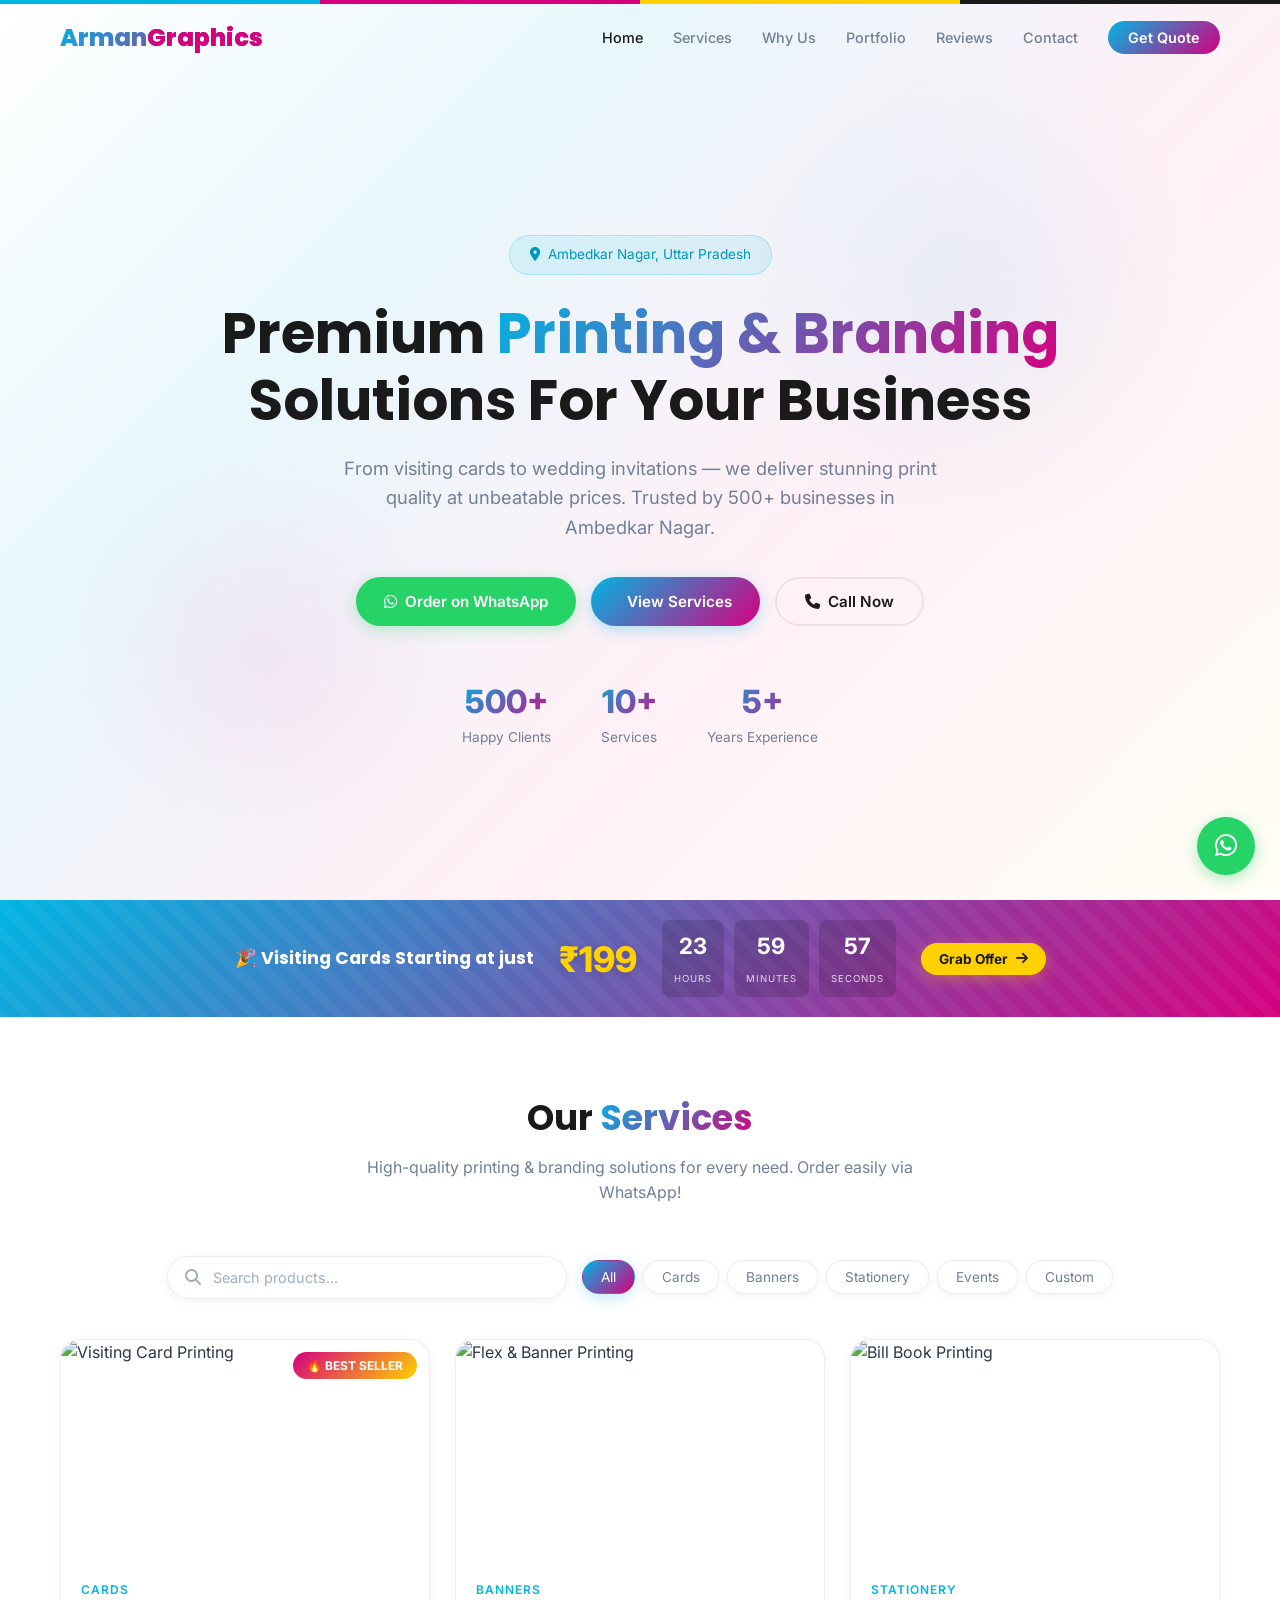
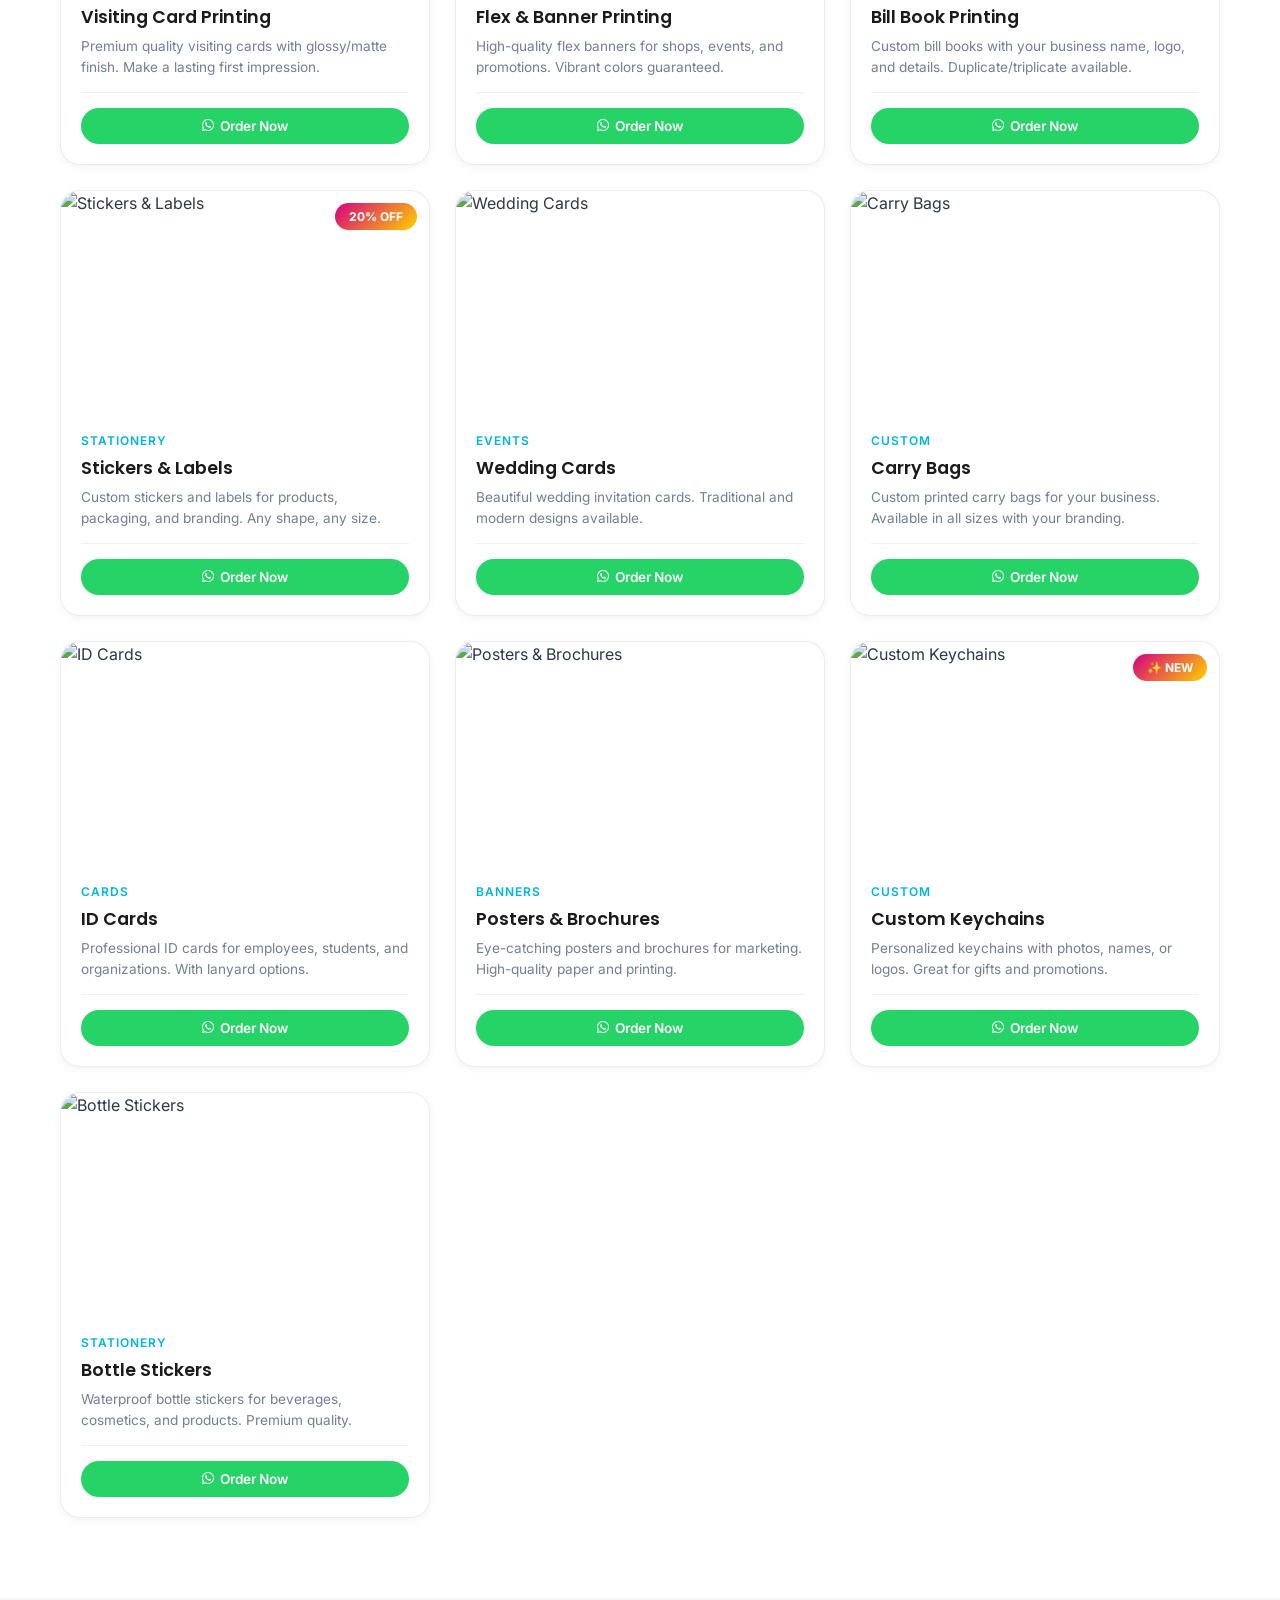
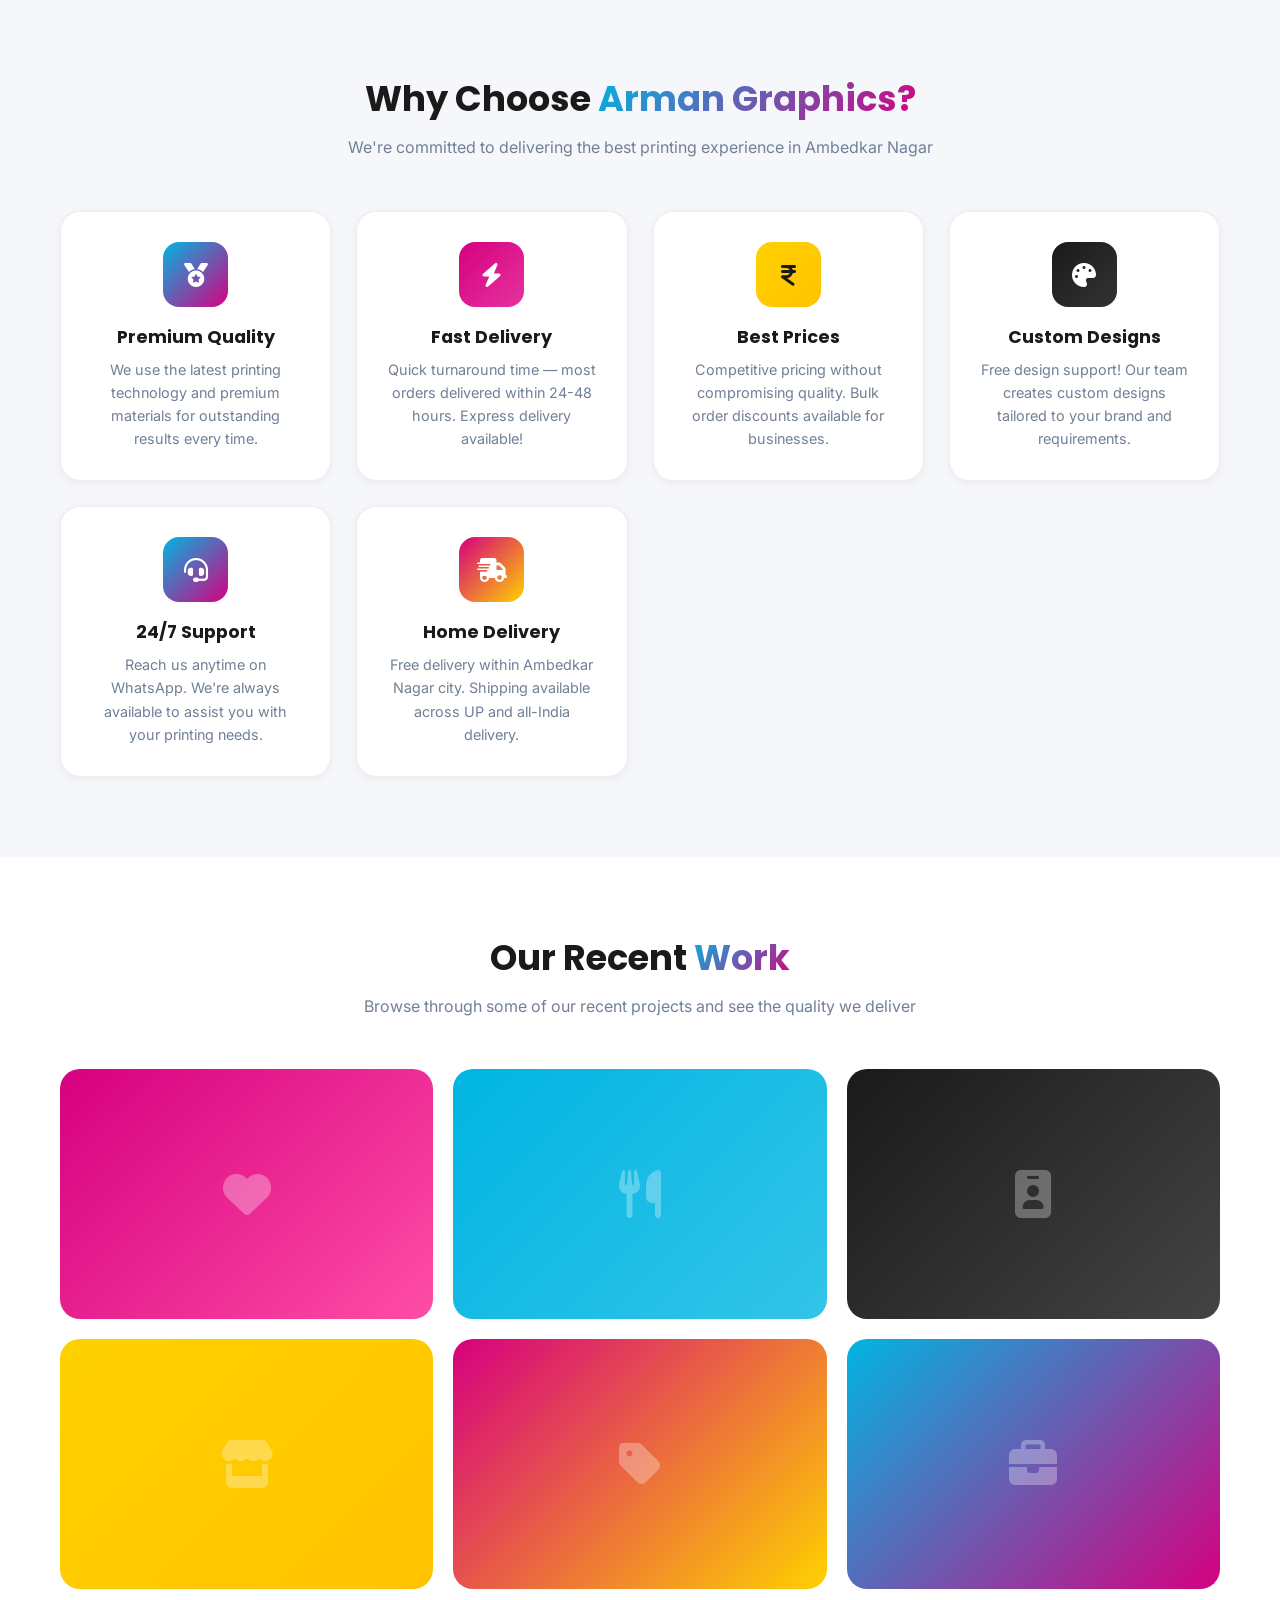
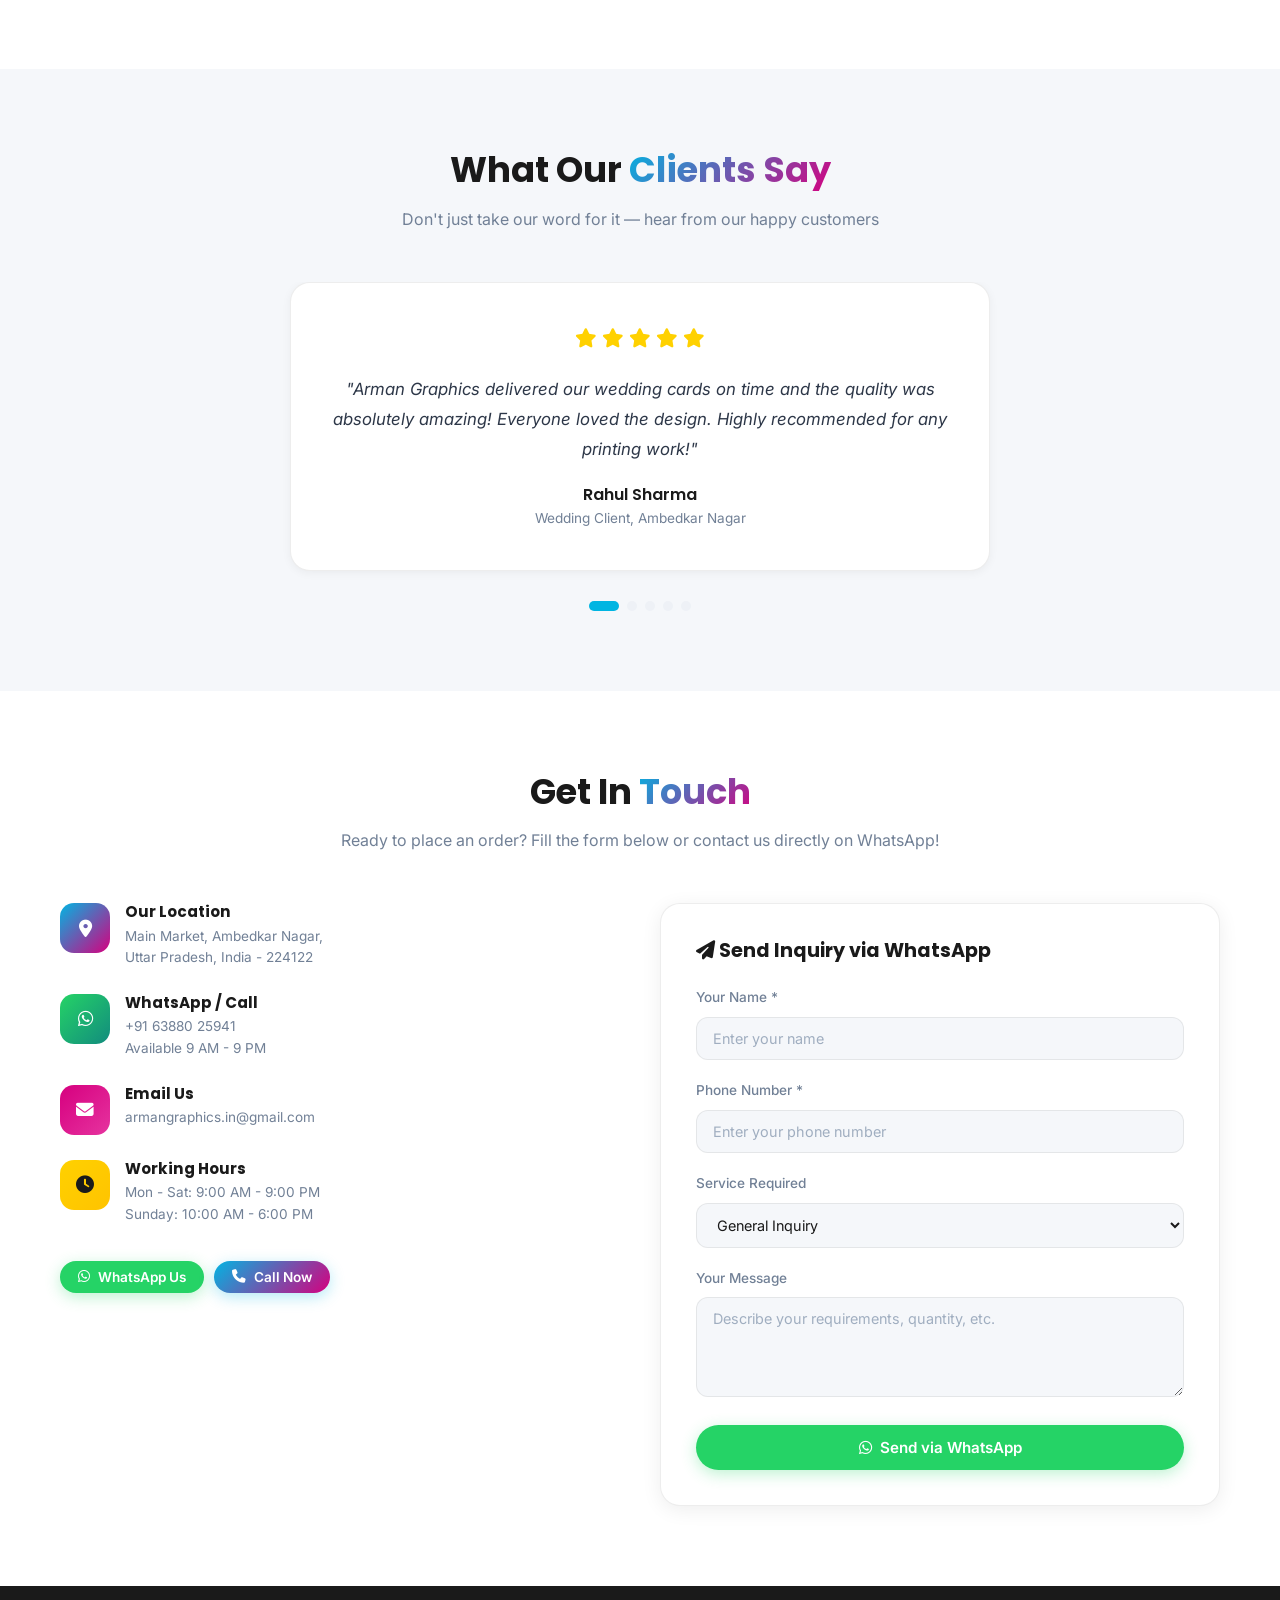
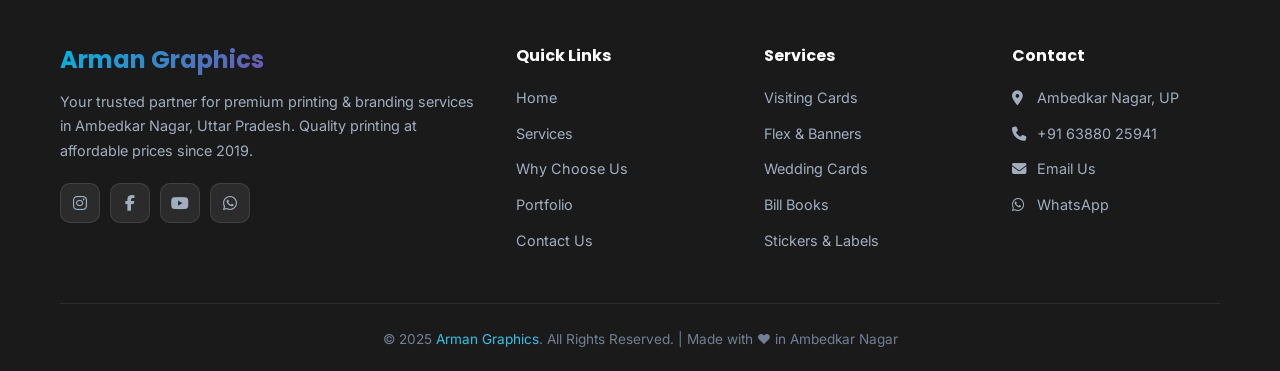
==== commit c0b199a2: "Add F Logo" ====
--- a/index.html
+++ b/index.html
@@ -39,6 +39,9 @@
     
     <!-- Main Stylesheet -->
     <link rel="stylesheet" href="style.css">
+
+    <link rel="icon" sizes="32x32" href="images/arman-logo.png">
+<link rel="apple-touch-icon" sizes="180x180" href="images/arman-logo.png">
 </head>
 <body>
 
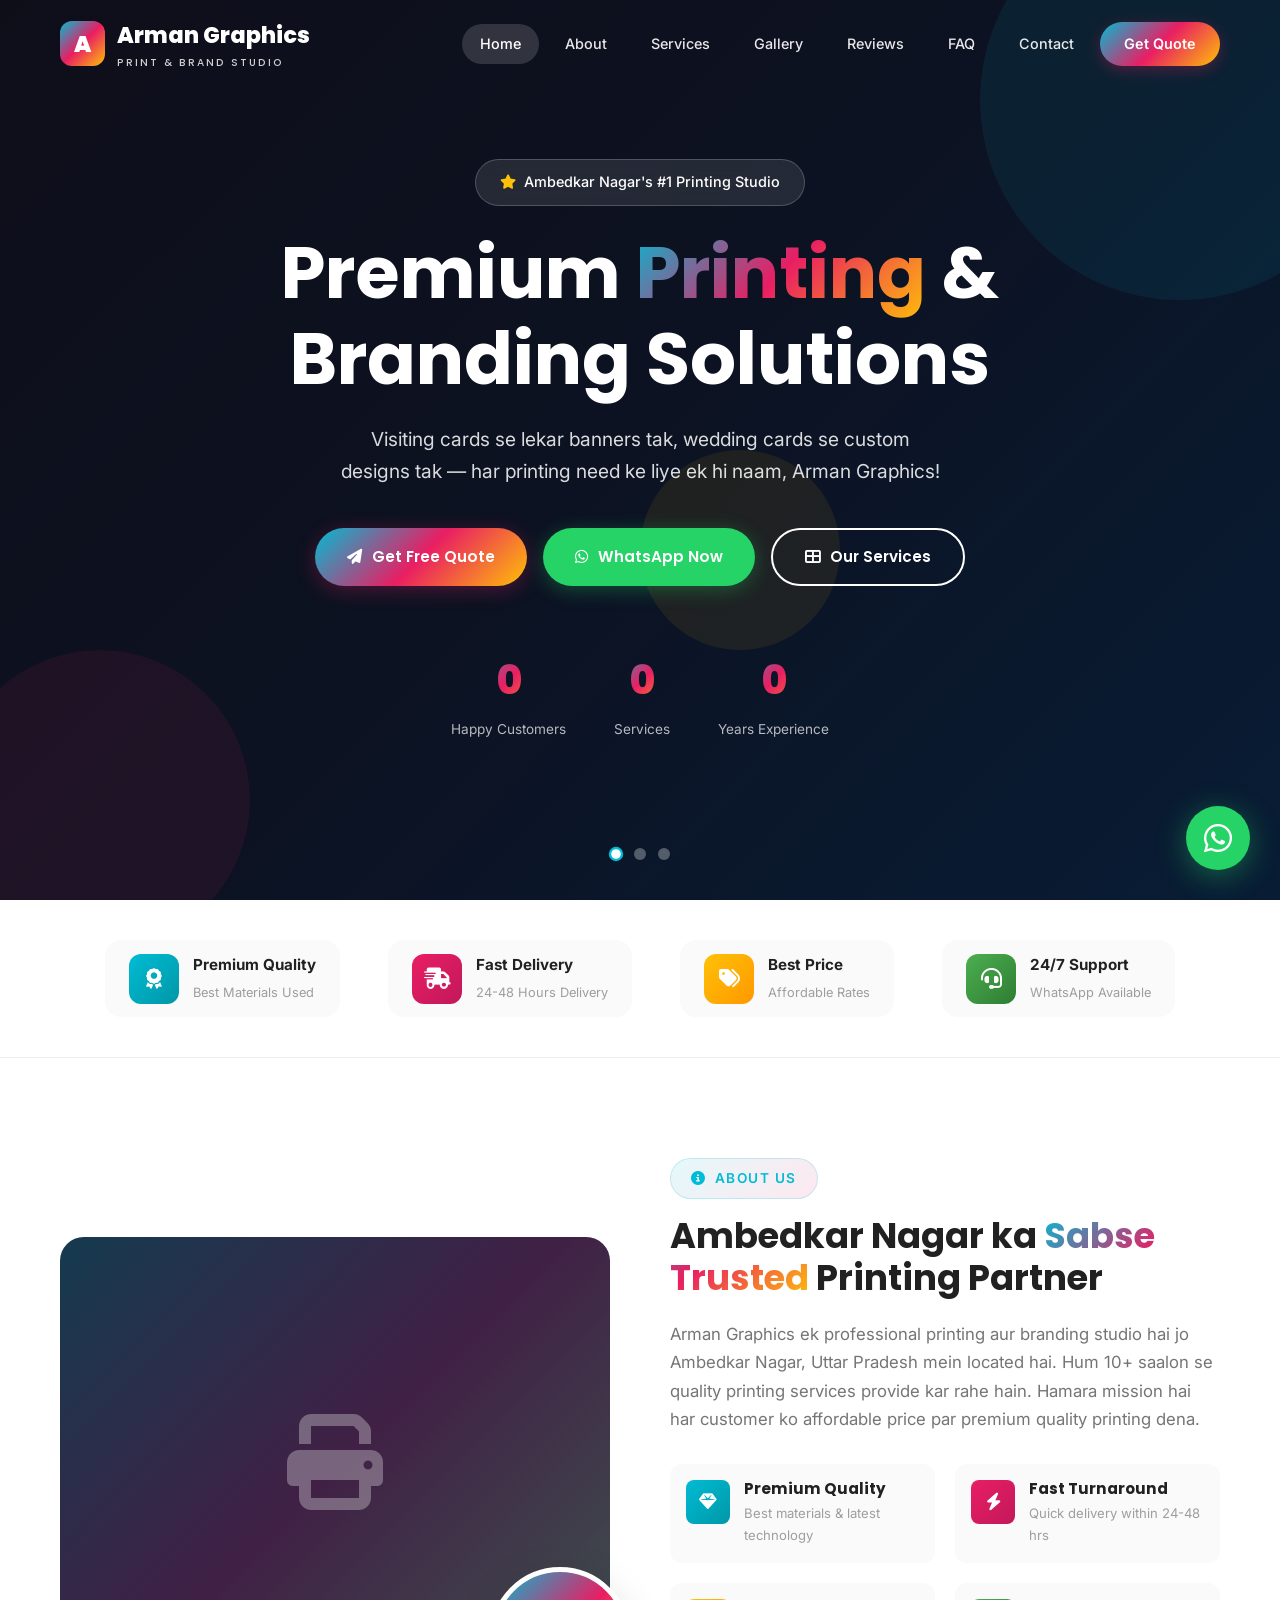
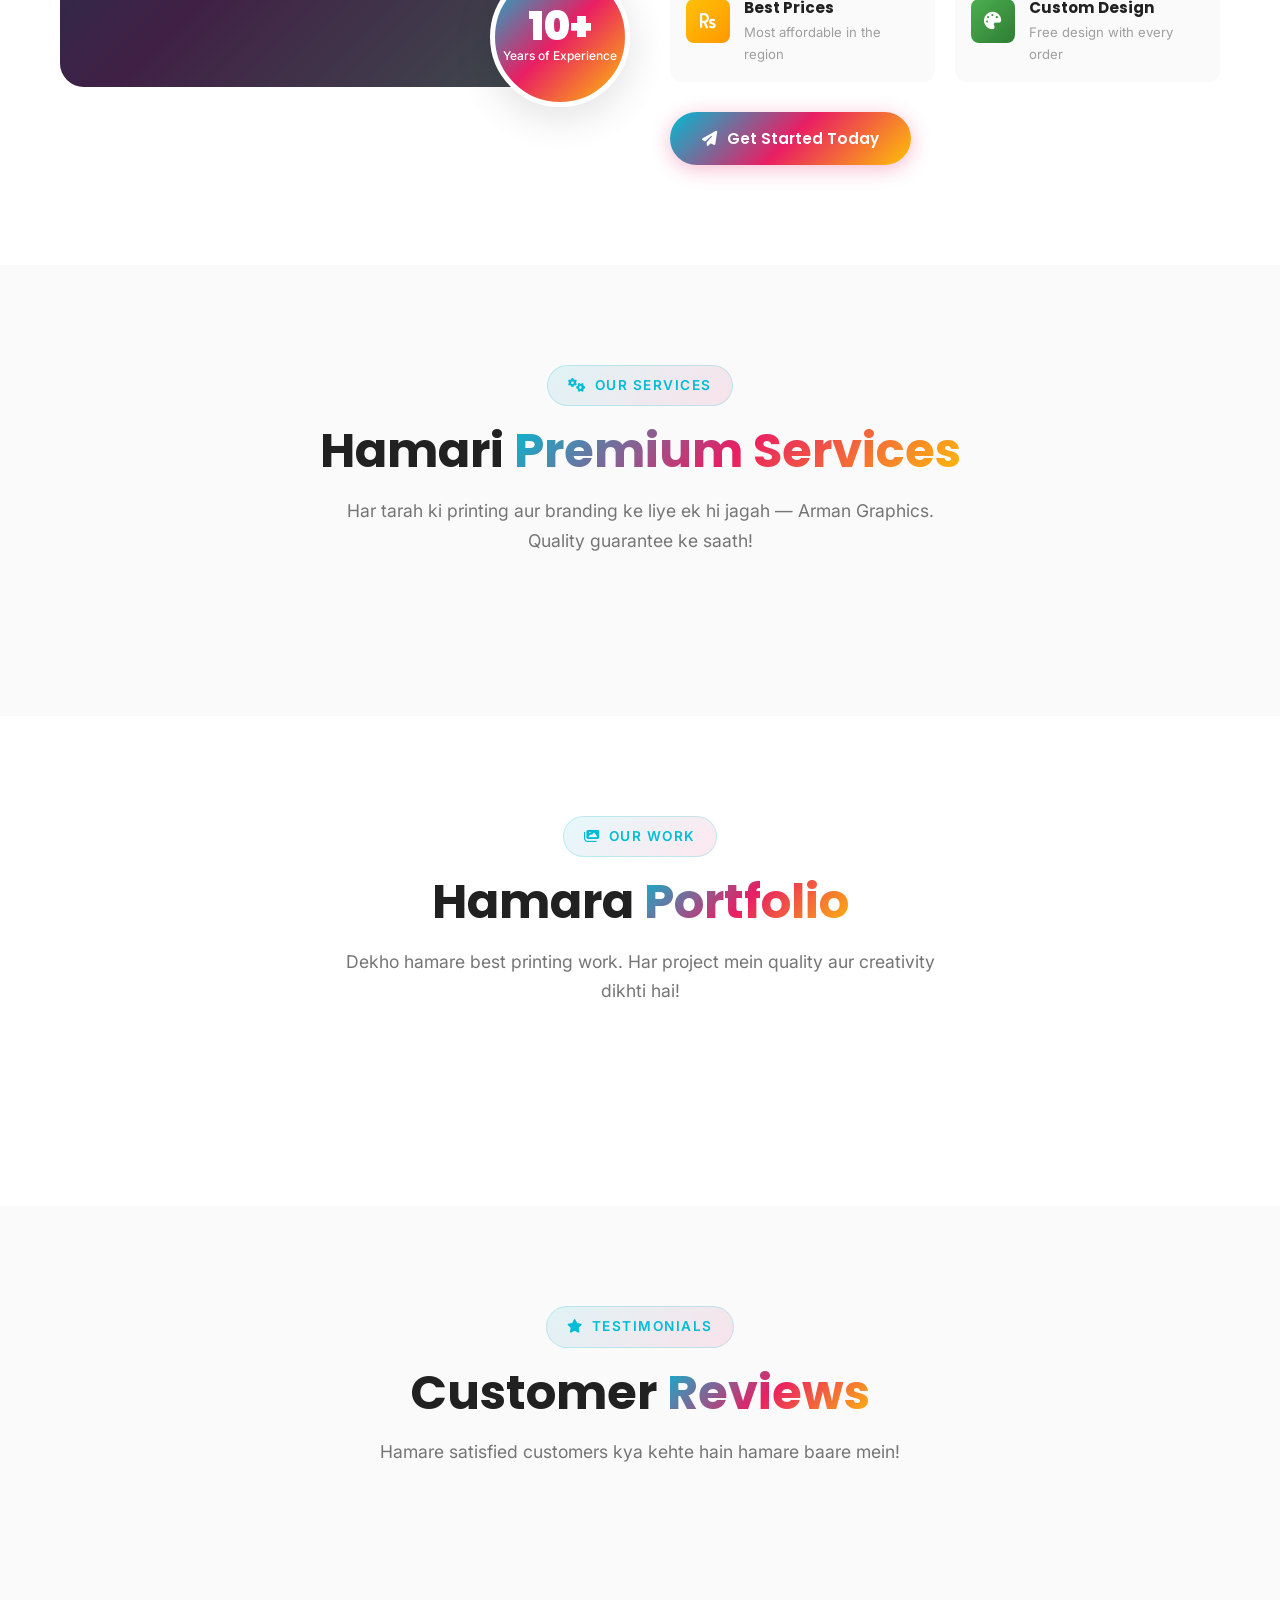
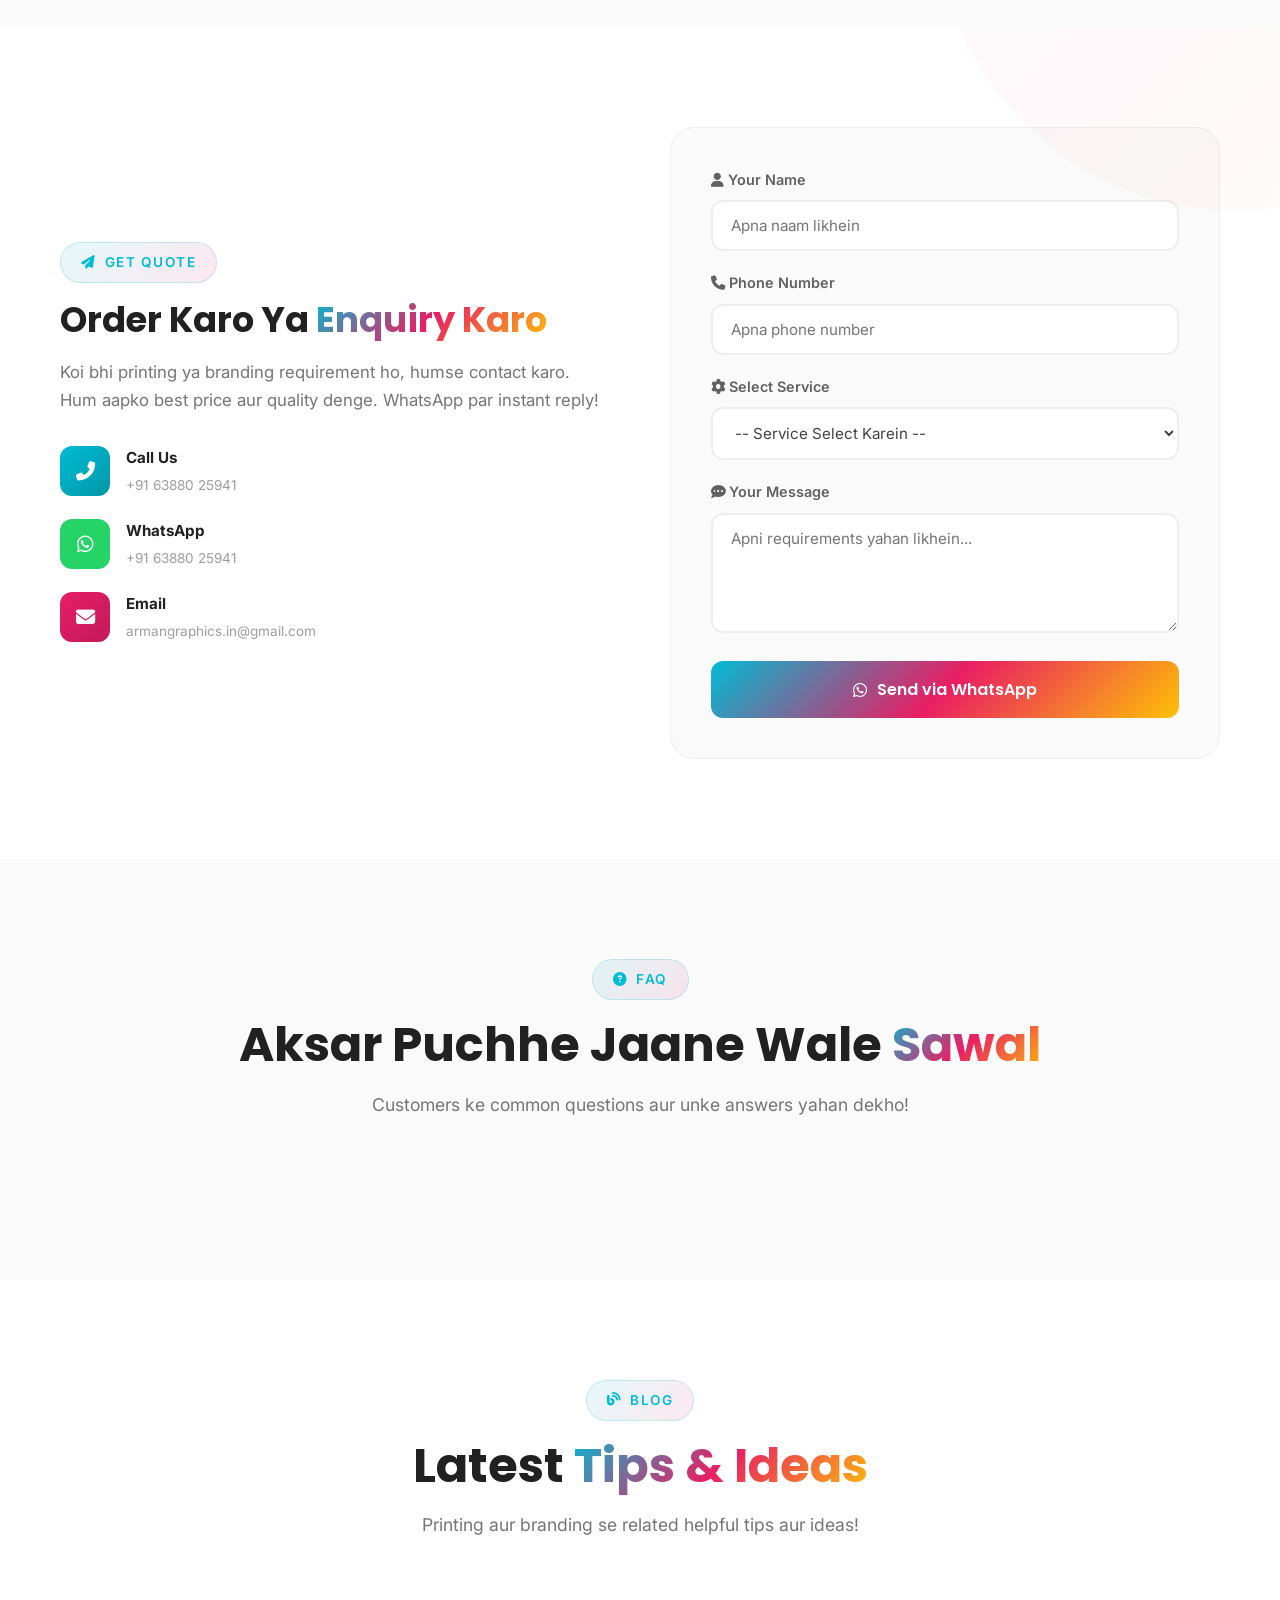
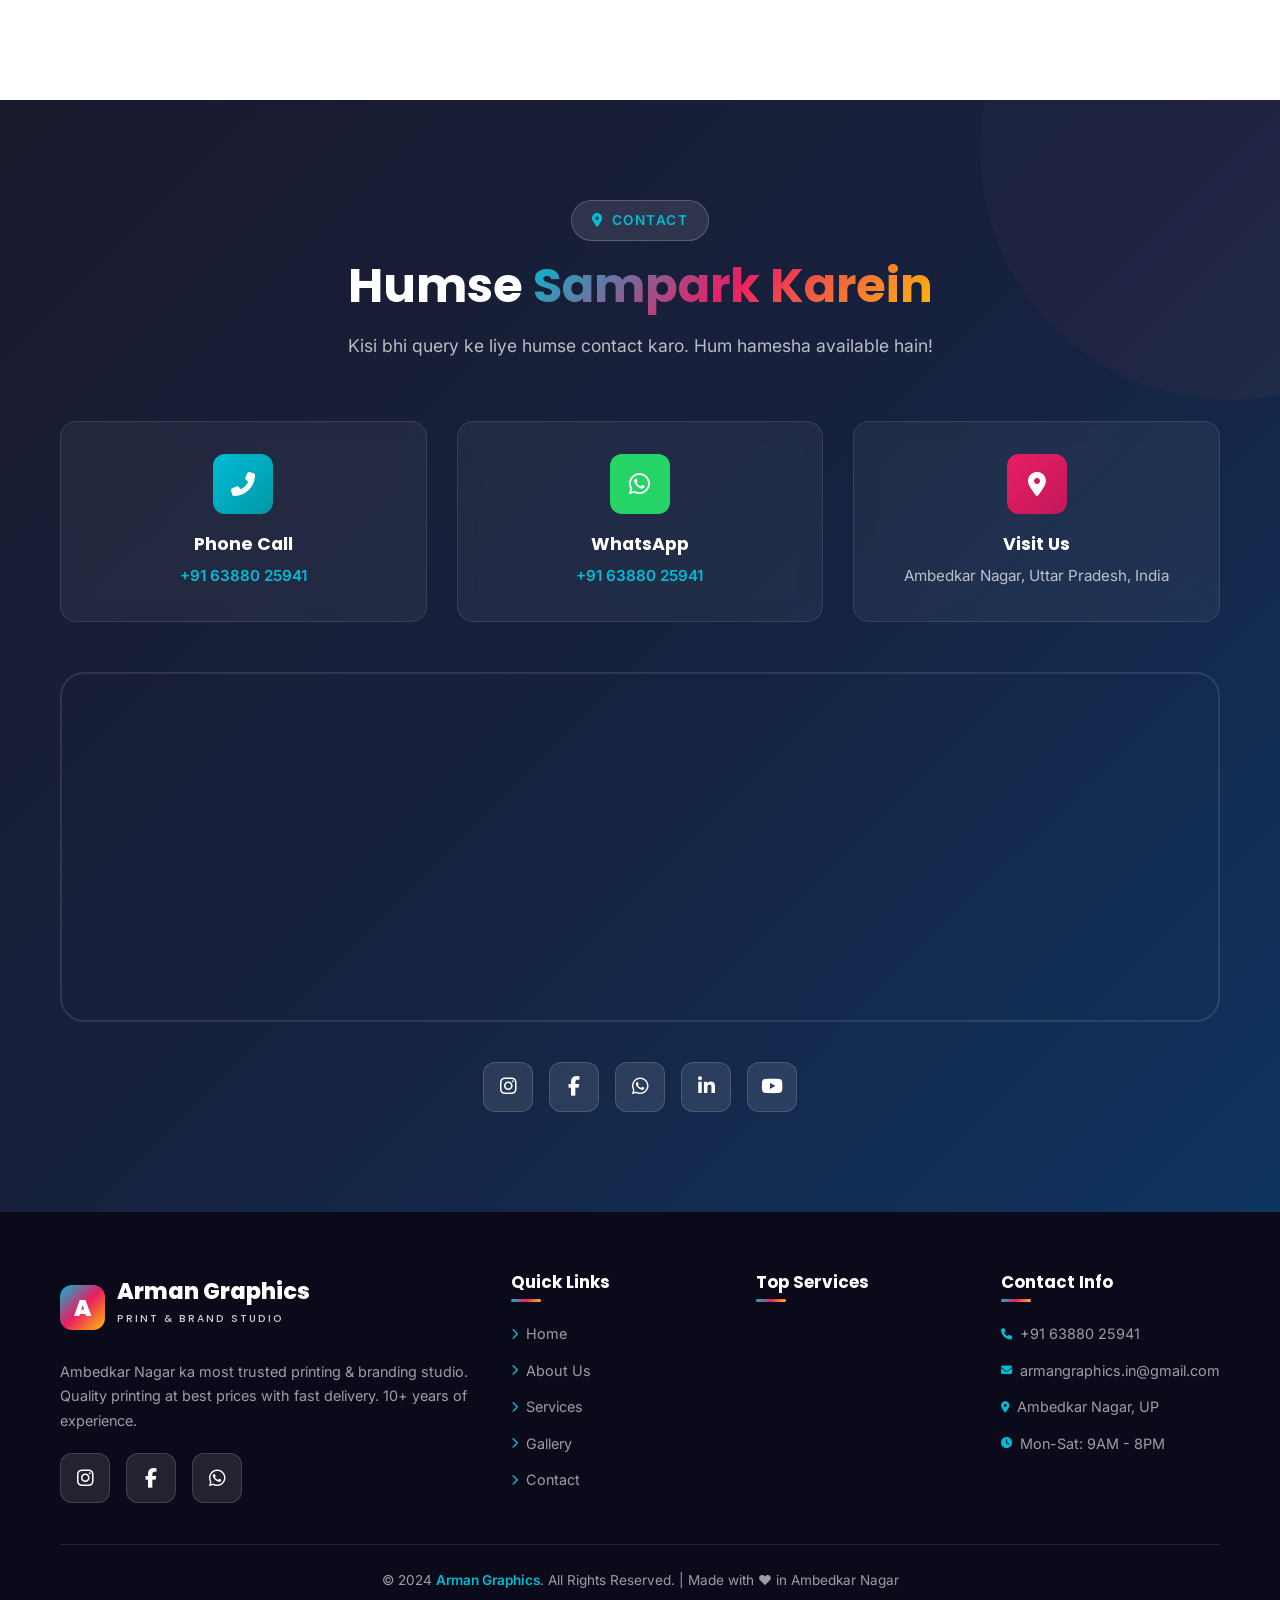
==== commit ef2552cd: "NEw Website" ====
--- a/index.html
+++ b/index.html
@@ -1,376 +1,367 @@
 <!DOCTYPE html>
-<html lang="en">
+<html lang="hi-en">
 <head>
-    <!-- ============================================
-         ARMAN GRAPHICS - Printing & Branding Website
-         CMYK Theme (Cyan, Magenta, Yellow, Black)
-         
-         ✏️ HOW TO EDIT:
-         - Business name: Search & replace "Arman Graphics"
-         - Phone/WhatsApp: Edit BUSINESS object in script.js
-         - Colors: Edit CSS variables in style.css
-         - Products: Use admin.html or edit script.js
-         - Logo: Replace logo.png with your own logo
-         ============================================ -->
-    
+    <!-- ========== SEO META TAGS ========== -->
     <meta charset="UTF-8">
     <meta name="viewport" content="width=device-width, initial-scale=1.0">
-    
-    <!-- ✏️ SEO Meta Tags - Edit these for your business -->
-    <title>Arman Graphics | Best Printing & Branding Services in Ambedkar Nagar</title>
-    <meta name="description" content="Arman Graphics - Premium printing & branding services in Ambedkar Nagar, UP. Visiting cards, banners, wedding cards, stickers, ID cards & more.">
-    <meta name="keywords" content="printing services, visiting cards, banners, wedding cards, stickers, branding, Ambedkar Nagar, Uttar Pradesh, Arman Graphics">
+    <title>Arman Graphics | Best Printing & Branding Services in Ambedkar Nagar, UP</title>
+    <meta name="description" content="Arman Graphics - Premium printing & branding services in Ambedkar Nagar, Uttar Pradesh. Visiting cards, banners, wedding cards, t-shirt printing & more. Fast delivery, best prices!">
+    <meta name="keywords" content="printing services ambedkar nagar, visiting card printing, banner printing, wedding card, branding, arman graphics, flex printing UP">
     <meta name="author" content="Arman Graphics">
     <meta name="robots" content="index, follow">
-    
+
     <!-- Open Graph / Social Media -->
     <meta property="og:title" content="Arman Graphics | Printing & Branding Services">
-    <meta property="og:description" content="Premium printing & branding services in Ambedkar Nagar.">
+    <meta property="og:description" content="Premium printing & branding in Ambedkar Nagar. Quality printing at best prices!">
     <meta property="og:type" content="website">
-    <meta property="og:locale" content="en_IN">
-    
-    <!-- Fonts -->
+
+    <!-- Google Fonts -->
     <link rel="preconnect" href="https://fonts.googleapis.com">
-    <link rel="preconnect" href="https://fonts.gstatic.com" crossorigin>
-    <link href="https://fonts.googleapis.com/css2?family=Inter:wght@300;400;500;600;700&family=Poppins:wght@400;500;600;700;800;900&display=swap" rel="stylesheet">
-    
+    <link href="https://fonts.googleapis.com/css2?family=Inter:wght@300;400;500;600;700;800;900&family=Poppins:wght@400;500;600;700;800;900&display=swap" rel="stylesheet">
+
     <!-- Font Awesome Icons -->
     <link rel="stylesheet" href="https://cdnjs.cloudflare.com/ajax/libs/font-awesome/6.5.1/css/all.min.css">
-    
-    <!-- Main Stylesheet -->
+
+    <!-- AOS Animation Library -->
+    <link rel="stylesheet" href="https://cdnjs.cloudflare.com/ajax/libs/aos/2.3.4/aos.css">
+
+    <!-- 🎨 Main Stylesheet - Saari styling yahan hai -->
     <link rel="stylesheet" href="style.css">
-
-    <link rel="icon" sizes="32x32" href="images/arman-logo.png">
-<link rel="apple-touch-icon" sizes="180x180" href="images/arman-logo.png">
 </head>
 <body>
 
-    <!-- ======== CMYK COLOR BAR (Top of page) ======== -->
-    <!-- ✏️ This creates the Cyan-Magenta-Yellow-Black bar at the very top -->
-    <div class="cmyk-bar"></div>
-
-    <!-- ======== LOADING SCREEN ======== -->
+    <!-- ================================================================
+         LOADING SCREEN - Page load hone tak dikhega
+    ================================================================ -->
     <div class="loader" id="loader">
         <div class="loader-spinner"></div>
-        <div class="loader-text">Arman Graphics</div>
     </div>
 
-    <!-- ======== HEADER / NAVIGATION ======== -->
-    <header class="header" id="header">
-        <div class="container">
-            <nav class="nav">
-                <!-- ✏️ LOGO: Replace logo.png with your own logo file -->
-                <!-- Place your logo image in the same folder as index.html -->
-                <a href="#" class="logo">
-                    <img 
-                        src="logo.png" 
-                        alt="Arman Graphics Logo" 
-                        class="logo-img"
-                        onerror="this.style.display='none'; this.nextElementSibling.style.display='inline';"
-                    >
-                    <!-- Fallback text logo (shows if logo.png not found) -->
-                    <span class="logo-fallback">Arman<span>Graphics</span></span>
-                </a>
-                
-                <ul class="nav-links" id="navLinks">
-                    <li><a href="#home">Home</a></li>
-                    <li><a href="#services">Services</a></li>
-                    <li><a href="#why-us">Why Us</a></li>
-                    <li><a href="#portfolio">Portfolio</a></li>
-                    <li><a href="#testimonials">Reviews</a></li>
-                    <li><a href="#contact">Contact</a></li>
-                    <li><a href="#contact" class="nav-cta">Get Quote</a></li>
-                </ul>
-
-                <button class="hamburger" id="hamburger" aria-label="Toggle menu">
-                    <span></span>
-                    <span></span>
-                    <span></span>
-                </button>
-            </nav>
-        </div>
-    </header>
-
-    <!-- Mobile overlay -->
+    <!-- ================================================================
+         NAVBAR - Sticky Navigation Bar
+    ================================================================ -->
+    <nav class="navbar" id="navbar">
+        <div class="container">
+            <!-- Logo -->
+            <a href="#" class="logo">
+                <div class="logo-icon">A</div>
+                <div class="logo-text">
+                    Arman Graphics
+                    <small>Print & Brand Studio</small>
+                </div>
+            </a>
+
+            <!-- Navigation Links -->
+            <div class="nav-links" id="navLinks">
+                <a href="#home" class="active">Home</a>
+                <a href="#about">About</a>
+                <a href="#services">Services</a>
+                <a href="#portfolio">Gallery</a>
+                <a href="#testimonials">Reviews</a>
+                <a href="#faq">FAQ</a>
+                <a href="#contact">Contact</a>
+                <a href="#enquiry" class="nav-cta">Get Quote</a>
+            </div>
+
+            <!-- Hamburger Menu (Mobile) -->
+            <div class="hamburger" id="hamburger">
+                <span></span>
+                <span></span>
+                <span></span>
+            </div>
+        </div>
+    </nav>
+
+    <!-- Mobile Overlay -->
     <div class="mobile-overlay" id="mobileOverlay"></div>
 
-    <!-- ======== HERO SECTION ======== -->
+    <!-- ================================================================
+         HERO SECTION - Main Slider
+         ✏️ Slides ka content script.js mein 'heroSlides' array mein change karo
+    ================================================================ -->
     <section class="hero" id="home">
-        <div class="container">
-            <div class="hero-content">
-                <!-- ✏️ Edit hero badge text -->
+        <div class="hero-slider" id="heroSlider">
+            <!-- Slide 1 -->
+            <div class="hero-slide active">
+                <div class="hero-slide-bg"></div>
+                <div class="hero-overlay"></div>
+            </div>
+            <!-- Slide 2 -->
+            <div class="hero-slide">
+                <div class="hero-slide-bg"></div>
+                <div class="hero-overlay"></div>
+            </div>
+            <!-- Slide 3 -->
+            <div class="hero-slide">
+                <div class="hero-slide-bg"></div>
+                <div class="hero-overlay"></div>
+            </div>
+        </div>
+
+        <!-- Animated Shapes -->
+        <div class="hero-shapes">
+            <div class="hero-shape"></div>
+            <div class="hero-shape"></div>
+            <div class="hero-shape"></div>
+        </div>
+
+        <!-- Hero Content -->
+        <div class="hero-content">
+            <div class="container">
                 <div class="hero-badge">
-                    <i class="fa-solid fa-location-dot"></i>
-                    Ambedkar Nagar, Uttar Pradesh
-                </div>
-
-                <!-- ✏️ Edit main heading -->
-                <h1>
-                    Premium <span class="gradient-text">Printing & Branding</span> Solutions For Your Business
-                </h1>
-
-                <!-- ✏️ Edit sub-heading -->
-                <p>
-                    From visiting cards to wedding invitations — we deliver stunning print quality at unbeatable prices. Trusted by 500+ businesses in Ambedkar Nagar.
-                </p>
-
-                <!-- CTA Buttons -->
+                    <i class="fas fa-star"></i>
+                    Ambedkar Nagar's #1 Printing Studio
+                </div>
+                <h1 id="heroTitle">Premium <span class="highlight">Printing</span> & Branding Solutions</h1>
+                <p class="hero-text" id="heroText">Visiting cards se lekar banners tak, wedding cards se custom designs tak — har printing need ke liye ek hi naam, Arman Graphics!</p>
                 <div class="hero-buttons">
-                    <button class="btn btn-whatsapp" onclick="openWhatsApp()">
-                        <i class="fa-brands fa-whatsapp"></i> Order on WhatsApp
-                    </button>
-                    <button class="btn btn-primary" onclick="document.getElementById('services').scrollIntoView({behavior:'smooth'})">
-                        <i class="fa-solid fa-grid-2"></i> View Services
-                    </button>
-                    <button class="btn btn-outline" onclick="callBusiness()">
-                        <i class="fa-solid fa-phone"></i> Call Now
-                    </button>
-                </div>
-
-                <!-- Stats -->
+                    <a href="#enquiry" class="btn btn-primary">
+                        <i class="fas fa-paper-plane"></i> Get Free Quote
+                    </a>
+                    <a href="#" class="btn btn-whatsapp" id="heroWhatsappBtn" onclick="openWhatsApp('Hello Arman Graphics, I want to know about your printing services.'); return false;">
+                        <i class="fab fa-whatsapp"></i> WhatsApp Now
+                    </a>
+                    <a href="#services" class="btn btn-outline">
+                        <i class="fas fa-th-large"></i> Our Services
+                    </a>
+                </div>
                 <div class="hero-stats">
                     <div class="hero-stat">
-                        <div class="number">500+</div>
-                        <div class="label">Happy Clients</div>
+                        <div class="hero-stat-number" data-count="5000">0</div>
+                        <div class="hero-stat-label">Happy Customers</div>
                     </div>
                     <div class="hero-stat">
+                        <div class="hero-stat-number" data-count="12">0</div>
+                        <div class="hero-stat-label">Services</div>
+                    </div>
+                    <div class="hero-stat">
+                        <div class="hero-stat-number" data-count="10">0</div>
+                        <div class="hero-stat-label">Years Experience</div>
+                    </div>
+                </div>
+            </div>
+        </div>
+
+        <!-- Slider Dots -->
+        <div class="slider-dots" id="sliderDots">
+            <div class="slider-dot active" data-slide="0"></div>
+            <div class="slider-dot" data-slide="1"></div>
+            <div class="slider-dot" data-slide="2"></div>
+        </div>
+    </section>
+
+    <!-- ================================================================
+         TRUST BADGES - Bharosa dikhane ke liye
+    ================================================================ -->
+    <section class="trust-bar">
+        <div class="container">
+            <div class="trust-items">
+                <div class="trust-item" data-aos="fade-up" data-aos-delay="0">
+                    <div class="trust-icon"><i class="fas fa-award"></i></div>
+                    <div class="trust-text">
+                        <strong>Premium Quality</strong>
+                        <span>Best Materials Used</span>
+                    </div>
+                </div>
+                <div class="trust-item" data-aos="fade-up" data-aos-delay="100">
+                    <div class="trust-icon"><i class="fas fa-shipping-fast"></i></div>
+                    <div class="trust-text">
+                        <strong>Fast Delivery</strong>
+                        <span>24-48 Hours Delivery</span>
+                    </div>
+                </div>
+                <div class="trust-item" data-aos="fade-up" data-aos-delay="200">
+                    <div class="trust-icon"><i class="fas fa-tags"></i></div>
+                    <div class="trust-text">
+                        <strong>Best Price</strong>
+                        <span>Affordable Rates</span>
+                    </div>
+                </div>
+                <div class="trust-item" data-aos="fade-up" data-aos-delay="300">
+                    <div class="trust-icon"><i class="fas fa-headset"></i></div>
+                    <div class="trust-text">
+                        <strong>24/7 Support</strong>
+                        <span>WhatsApp Available</span>
+                    </div>
+                </div>
+            </div>
+        </div>
+    </section>
+
+    <!-- ================================================================
+         ABOUT SECTION
+    ================================================================ -->
+    <section class="section about" id="about">
+        <div class="container">
+            <div class="about-grid">
+                <div class="about-image" data-aos="fade-right">
+                    <div class="about-image-main">
+                        <i class="fas fa-print"></i>
+                    </div>
+                    <div class="about-experience-badge">
                         <div class="number">10+</div>
-                        <div class="label">Services</div>
-                    </div>
-                    <div class="hero-stat">
-                        <div class="number">5+</div>
-                        <div class="label">Years Experience</div>
-                    </div>
-                </div>
-            </div>
-        </div>
-    </section>
-
-    <!-- ======== OFFER BANNER WITH COUNTDOWN ======== -->
-    <section class="offer-banner">
-        <div class="container">
-            <div class="offer-content">
-                <h3 id="offerBannerTitle">🎉 Visiting Cards Starting at just</h3>
-                <div class="offer-price" id="offerBannerPrice">₹199</div>
-                <div class="countdown">
-                    <div class="countdown-item">
-                        <span class="number" id="countHours">00</span>
-                        <span class="label">Hours</span>
-                    </div>
-                    <div class="countdown-item">
-                        <span class="number" id="countMins">00</span>
-                        <span class="label">Minutes</span>
-                    </div>
-                    <div class="countdown-item">
-                        <span class="number" id="countSecs">00</span>
-                        <span class="label">Seconds</span>
-                    </div>
-                </div>
-                <button class="btn btn-highlight btn-sm" onclick="openWhatsApp()">
-                    Grab Offer <i class="fa-solid fa-arrow-right"></i>
-                </button>
-            </div>
-        </div>
-    </section>
-
-    <!-- ======== SERVICES / PRODUCTS SECTION ======== -->
-    <section class="section" id="services">
-        <div class="container">
-            <div class="section-header animate-on-scroll">
-                <h2>Our <span class="gradient-text">Services</span></h2>
-                <p>High-quality printing & branding solutions for every need. Order easily via WhatsApp!</p>
-            </div>
-
-            <!-- Search & Filter -->
-            <div class="search-filter animate-on-scroll">
-                <div class="search-box">
-                    <i class="fa-solid fa-search"></i>
-                    <input type="text" id="searchInput" placeholder="Search products...">
-                </div>
-                <div class="filter-btns">
-                    <button class="filter-btn active" data-category="all">All</button>
-                    <button class="filter-btn" data-category="cards">Cards</button>
-                    <button class="filter-btn" data-category="banners">Banners</button>
-                    <button class="filter-btn" data-category="stationery">Stationery</button>
-                    <button class="filter-btn" data-category="events">Events</button>
-                    <button class="filter-btn" data-category="custom">Custom</button>
-                </div>
-            </div>
-
-            <!-- Products Grid (Dynamically rendered from localStorage) -->
-            <!-- ✏️ Products are loaded automatically from script.js or admin panel -->
-            <div class="products-grid" id="productsGrid">
-                <!-- Products are loaded here by JavaScript -->
-            </div>
-        </div>
-    </section>
-
-    <!-- ======== WHY CHOOSE US ======== -->
-    <section class="section why-section" id="why-us">
-        <div class="container">
-            <div class="section-header animate-on-scroll">
-                <h2>Why Choose <span class="gradient-text">Arman Graphics?</span></h2>
-                <p>We're committed to delivering the best printing experience in Ambedkar Nagar</p>
-            </div>
-
-            <div class="features-grid">
-                <!-- ✏️ Edit features below -->
-                <div class="feature-card animate-on-scroll">
-                    <div class="feature-icon"><i class="fa-solid fa-medal"></i></div>
-                    <h3>Premium Quality</h3>
-                    <p>We use the latest printing technology and premium materials for outstanding results every time.</p>
-                </div>
-                <div class="feature-card animate-on-scroll">
-                    <div class="feature-icon" style="background: linear-gradient(135deg, #D6007F, #E6339F)"><i class="fa-solid fa-bolt"></i></div>
-                    <h3>Fast Delivery</h3>
-                    <p>Quick turnaround time — most orders delivered within 24-48 hours. Express delivery available!</p>
-                </div>
-                <div class="feature-card animate-on-scroll">
-                    <div class="feature-icon" style="background: linear-gradient(135deg, #FFD100, #FFC300)"><i class="fa-solid fa-indian-rupee-sign" style="color: #1A1A1A"></i></div>
-                    <h3>Best Prices</h3>
-                    <p>Competitive pricing without compromising quality. Bulk order discounts available for businesses.</p>
-                </div>
-                <div class="feature-card animate-on-scroll">
-                    <div class="feature-icon" style="background: linear-gradient(135deg, #1A1A1A, #333)"><i class="fa-solid fa-palette"></i></div>
-                    <h3>Custom Designs</h3>
-                    <p>Free design support! Our team creates custom designs tailored to your brand and requirements.</p>
-                </div>
-                <div class="feature-card animate-on-scroll">
-                    <div class="feature-icon" style="background: linear-gradient(135deg, #00B5E2, #D6007F)"><i class="fa-solid fa-headset"></i></div>
-                    <h3>24/7 Support</h3>
-                    <p>Reach us anytime on WhatsApp. We're always available to assist you with your printing needs.</p>
-                </div>
-                <div class="feature-card animate-on-scroll">
-                    <div class="feature-icon" style="background: linear-gradient(135deg, #D6007F, #FFD100)"><i class="fa-solid fa-truck-fast"></i></div>
-                    <h3>Home Delivery</h3>
-                    <p>Free delivery within Ambedkar Nagar city. Shipping available across UP and all-India delivery.</p>
-                </div>
-            </div>
-        </div>
-    </section>
-
-    <!-- ======== PORTFOLIO / RECENT WORK ======== -->
-    <section class="section" id="portfolio">
-        <div class="container">
-            <div class="section-header animate-on-scroll">
-                <h2>Our Recent <span class="gradient-text">Work</span></h2>
-                <p>Browse through some of our recent projects and see the quality we deliver</p>
-            </div>
-
-            <div class="portfolio-grid" id="portfolioGrid">
-                <!-- Portfolio items rendered by JavaScript -->
-            </div>
-        </div>
-    </section>
-
-    <!-- ======== TESTIMONIALS ======== -->
-    <section class="section testimonials-section" id="testimonials">
-        <div class="container">
-            <div class="section-header animate-on-scroll">
-                <h2>What Our <span class="gradient-text">Clients Say</span></h2>
-                <p>Don't just take our word for it — hear from our happy customers</p>
-            </div>
-
-            <div class="testimonials-slider animate-on-scroll">
-                <div class="testimonials-track" id="testimonialsTrack">
-                    <!-- Testimonials rendered by JavaScript -->
-                </div>
-                <div class="testimonial-dots" id="testimonialDots">
-                    <!-- Dots rendered by JavaScript -->
-                </div>
-            </div>
-        </div>
-    </section>
-
-    <!-- ======== CONTACT SECTION ======== -->
-    <section class="section" id="contact">
-        <div class="container">
-            <div class="section-header animate-on-scroll">
-                <h2>Get In <span class="gradient-text">Touch</span></h2>
-                <p>Ready to place an order? Fill the form below or contact us directly on WhatsApp!</p>
-            </div>
-
-            <div class="contact-grid">
-                <!-- Contact Info -->
-                <div class="contact-info animate-on-scroll">
-                    <div class="contact-item">
-                        <div class="contact-icon"><i class="fa-solid fa-location-dot"></i></div>
-                        <div>
-                            <h4>Our Location</h4>
-                            <!-- ✏️ Edit address here -->
-                            <p>Main Market, Ambedkar Nagar,<br>Uttar Pradesh, India - 224122</p>
-                        </div>
-                    </div>
-                    <div class="contact-item">
-                        <div class="contact-icon" style="background: linear-gradient(135deg, #25D366, #128C7E)"><i class="fa-brands fa-whatsapp"></i></div>
-                        <div>
-                            <h4>WhatsApp / Call</h4>
-                            <!-- ✏️ Edit phone number here -->
-                            <p>+91 63880 25941<br>Available 9 AM - 9 PM</p>
-                        </div>
-                    </div>
-                    <div class="contact-item">
-                        <div class="contact-icon" style="background: linear-gradient(135deg, #D6007F, #E6339F)"><i class="fa-solid fa-envelope"></i></div>
-                        <div>
-                            <h4>Email Us</h4>
-                            <!-- ✏️ Edit email here -->
-                            <p>armangraphics.in@gmail.com</p>
-                        </div>
-                    </div>
-                    <div class="contact-item">
-                        <div class="contact-icon" style="background: linear-gradient(135deg, #FFD100, #FFC300)"><i class="fa-solid fa-clock" style="color: #1A1A1A"></i></div>
-                        <div>
-                            <h4>Working Hours</h4>
-                            <p>Mon - Sat: 9:00 AM - 9:00 PM<br>Sunday: 10:00 AM - 6:00 PM</p>
-                        </div>
-                    </div>
-
-                    <!-- Quick action buttons -->
-                    <div style="display: flex; gap: 10px; flex-wrap: wrap; margin-top: 10px;">
-                        <button class="btn btn-whatsapp btn-sm" onclick="openWhatsApp()">
-                            <i class="fa-brands fa-whatsapp"></i> WhatsApp Us
-                        </button>
-                        <button class="btn btn-primary btn-sm" onclick="callBusiness()">
-                            <i class="fa-solid fa-phone"></i> Call Now
-                        </button>
-                    </div>
-                </div>
-
-                <!-- Contact Form (sends to WhatsApp) -->
-                <div class="contact-form animate-on-scroll">
-                    <h3><i class="fa-solid fa-paper-plane"></i> Send Inquiry via WhatsApp</h3>
-                    <form id="contactForm">
+                        <span>Years of Experience</span>
+                    </div>
+                </div>
+                <div class="about-content" data-aos="fade-left">
+                    <div class="section-badge"><i class="fas fa-info-circle"></i> About Us</div>
+                    <h2>Ambedkar Nagar ka <span>Sabse Trusted</span> Printing Partner</h2>
+                    <p>Arman Graphics ek professional printing aur branding studio hai jo Ambedkar Nagar, Uttar Pradesh mein located hai. Hum 10+ saalon se quality printing services provide kar rahe hain. Hamara mission hai har customer ko affordable price par premium quality printing dena.</p>
+                    <div class="about-features">
+                        <div class="about-feature">
+                            <div class="about-feature-icon"><i class="fas fa-gem"></i></div>
+                            <div>
+                                <h4>Premium Quality</h4>
+                                <p>Best materials & latest technology</p>
+                            </div>
+                        </div>
+                        <div class="about-feature">
+                            <div class="about-feature-icon"><i class="fas fa-bolt"></i></div>
+                            <div>
+                                <h4>Fast Turnaround</h4>
+                                <p>Quick delivery within 24-48 hrs</p>
+                            </div>
+                        </div>
+                        <div class="about-feature">
+                            <div class="about-feature-icon"><i class="fas fa-rupee-sign"></i></div>
+                            <div>
+                                <h4>Best Prices</h4>
+                                <p>Most affordable in the region</p>
+                            </div>
+                        </div>
+                        <div class="about-feature">
+                            <div class="about-feature-icon"><i class="fas fa-palette"></i></div>
+                            <div>
+                                <h4>Custom Design</h4>
+                                <p>Free design with every order</p>
+                            </div>
+                        </div>
+                    </div>
+                    <a href="#enquiry" class="btn btn-primary">
+                        <i class="fas fa-paper-plane"></i> Get Started Today
+                    </a>
+                </div>
+            </div>
+        </div>
+    </section>
+
+    <!-- ================================================================
+         SERVICES SECTION
+         👉 Services JavaScript array se render hoti hain
+         ✏️ Naya service add karne ke liye script.js mein 'servicesData' array edit karo
+    ================================================================ -->
+    <section class="section services" id="services">
+        <div class="container">
+            <div class="section-header" data-aos="fade-up">
+                <div class="section-badge"><i class="fas fa-cogs"></i> Our Services</div>
+                <h2 class="section-title">Hamari <span>Premium Services</span></h2>
+                <p class="section-desc">Har tarah ki printing aur branding ke liye ek hi jagah — Arman Graphics. Quality guarantee ke saath!</p>
+            </div>
+            <!-- Services yahan JS se render hongi -->
+            <div class="services-grid" id="servicesGrid"></div>
+        </div>
+    </section>
+
+    <!-- ================================================================
+         PORTFOLIO / GALLERY SECTION
+         👉 Portfolio items bhi JS array se aate hain
+         ✏️ Naya image add karne ke liye script.js mein 'portfolioData' array mein add karo
+    ================================================================ -->
+    <section class="section portfolio" id="portfolio">
+        <div class="container">
+            <div class="section-header" data-aos="fade-up">
+                <div class="section-badge"><i class="fas fa-images"></i> Our Work</div>
+                <h2 class="section-title">Hamara <span>Portfolio</span></h2>
+                <p class="section-desc">Dekho hamare best printing work. Har project mein quality aur creativity dikhti hai!</p>
+            </div>
+            <!-- Filter Buttons -->
+            <div class="portfolio-filters" id="portfolioFilters" data-aos="fade-up"></div>
+            <!-- Gallery Grid -->
+            <div class="portfolio-grid" id="portfolioGrid"></div>
+        </div>
+    </section>
+
+    <!-- Lightbox -->
+    <div class="lightbox" id="lightbox">
+        <button class="lightbox-close" onclick="closeLightbox()"><i class="fas fa-times"></i></button>
+        <div class="lightbox-content">
+            <img src="" alt="" id="lightboxImg">
+            <div class="lightbox-caption" id="lightboxCaption"></div>
+        </div>
+    </div>
+
+    <!-- ================================================================
+         TESTIMONIALS SECTION - Customer Reviews
+    ================================================================ -->
+    <section class="section testimonials" id="testimonials">
+        <div class="container">
+            <div class="section-header" data-aos="fade-up">
+                <div class="section-badge"><i class="fas fa-star"></i> Testimonials</div>
+                <h2 class="section-title">Customer <span>Reviews</span></h2>
+                <p class="section-desc">Hamare satisfied customers kya kehte hain hamare baare mein!</p>
+            </div>
+            <div class="testimonials-grid" id="testimonialsGrid"></div>
+        </div>
+    </section>
+
+    <!-- ================================================================
+         ORDER / ENQUIRY FORM SECTION
+         👉 Form submit hone par WhatsApp pe message jayega
+    ================================================================ -->
+    <section class="section enquiry" id="enquiry">
+        <div class="container">
+            <div class="enquiry-grid">
+                <div class="enquiry-info" data-aos="fade-right">
+                    <div class="section-badge"><i class="fas fa-paper-plane"></i> Get Quote</div>
+                    <h2>Order Karo Ya <span>Enquiry Karo</span></h2>
+                    <p>Koi bhi printing ya branding requirement ho, humse contact karo. Hum aapko best price aur quality denge. WhatsApp par instant reply!</p>
+                    <div class="enquiry-contact-list">
+                        <div class="enquiry-contact-item">
+                            <div class="enquiry-contact-icon"><i class="fas fa-phone-alt"></i></div>
+                            <div>
+                                <strong>Call Us</strong>
+                                <span id="displayPhone">+91 63880 25941</span>
+                            </div>
+                        </div>
+                        <div class="enquiry-contact-item">
+                            <div class="enquiry-contact-icon"><i class="fab fa-whatsapp"></i></div>
+                            <div>
+                                <strong>WhatsApp</strong>
+                                <span id="displayWhatsapp">+91 63880 25941</span>
+                            </div>
+                        </div>
+                        <div class="enquiry-contact-item">
+                            <div class="enquiry-contact-icon"><i class="fas fa-envelope"></i></div>
+                            <div>
+                                <strong>Email</strong>
+                                <span>armangraphics.in@gmail.com</span>
+                            </div>
+                        </div>
+                    </div>
+                </div>
+                <div class="enquiry-form-card" data-aos="fade-left">
+                    <form id="enquiryForm">
                         <div class="form-group">
-                            <label for="contactName">Your Name *</label>
-                            <input type="text" id="contactName" placeholder="Enter your name" required>
+                            <label for="userName"><i class="fas fa-user"></i> Your Name</label>
+                            <input type="text" id="userName" placeholder="Apna naam likhein" required>
                         </div>
                         <div class="form-group">
-                            <label for="contactPhone">Phone Number *</label>
-                            <input type="tel" id="contactPhone" placeholder="Enter your phone number" required>
+                            <label for="userPhone"><i class="fas fa-phone"></i> Phone Number</label>
+                            <input type="tel" id="userPhone" placeholder="Apna phone number" required>
                         </div>
                         <div class="form-group">
-                            <label for="contactService">Service Required</label>
-                            <select id="contactService">
-                                <option value="General Inquiry">General Inquiry</option>
-                                <option value="Visiting Cards">Visiting Cards</option>
-                                <option value="Flex & Banners">Flex & Banners</option>
-                                <option value="Bill Books">Bill Books</option>
-                                <option value="Stickers & Labels">Stickers & Labels</option>
-                                <option value="Wedding Cards">Wedding Cards</option>
-                                <option value="Carry Bags">Carry Bags</option>
-                                <option value="ID Cards">ID Cards</option>
-                                <option value="Posters & Brochures">Posters & Brochures</option>
-                                <option value="Custom Keychains">Custom Keychains</option>
-                                <option value="Bottle Stickers">Bottle Stickers</option>
-                                <option value="Other">Other</option>
+                            <label for="userService"><i class="fas fa-cog"></i> Select Service</label>
+                            <select id="userService" required>
+                                <option value="">-- Service Select Karein --</option>
+                                <!-- Options JS se aayengi -->
                             </select>
                         </div>
                         <div class="form-group">
-                            <label for="contactMessage">Your Message</label>
-                            <textarea id="contactMessage" placeholder="Describe your requirements, quantity, etc." rows="4"></textarea>
-                        </div>
-                        <button type="submit" class="btn btn-whatsapp" style="width: 100%;">
-                            <i class="fa-brands fa-whatsapp"></i> Send via WhatsApp
+                            <label for="userMessage"><i class="fas fa-comment-dots"></i> Your Message</label>
+                            <textarea id="userMessage" placeholder="Apni requirements yahan likhein..."></textarea>
+                        </div>
+                        <button type="submit" class="form-submit-btn">
+                            <i class="fab fa-whatsapp"></i> Send via WhatsApp
                         </button>
                     </form>
                 </div>
@@ -378,91 +369,164 @@
         </div>
     </section>
 
-    <!-- ======== FOOTER ======== -->
+    <!-- ================================================================
+         FAQ SECTION - Common Questions
+    ================================================================ -->
+    <section class="section faq" id="faq">
+        <div class="container">
+            <div class="section-header" data-aos="fade-up">
+                <div class="section-badge"><i class="fas fa-question-circle"></i> FAQ</div>
+                <h2 class="section-title">Aksar Puchhe Jaane Wale <span>Sawal</span></h2>
+                <p class="section-desc">Customers ke common questions aur unke answers yahan dekho!</p>
+            </div>
+            <div class="faq-container" id="faqContainer"></div>
+        </div>
+    </section>
+
+    <!-- ================================================================
+         BLOG SECTION
+    ================================================================ -->
+    <section class="section blog" id="blog">
+        <div class="container">
+            <div class="section-header" data-aos="fade-up">
+                <div class="section-badge"><i class="fas fa-blog"></i> Blog</div>
+                <h2 class="section-title">Latest <span>Tips & Ideas</span></h2>
+                <p class="section-desc">Printing aur branding se related helpful tips aur ideas!</p>
+            </div>
+            <div class="blog-grid" id="blogGrid"></div>
+        </div>
+    </section>
+
+    <!-- ================================================================
+         CONTACT SECTION
+    ================================================================ -->
+    <section class="section contact" id="contact">
+        <div class="container">
+            <div class="section-header" data-aos="fade-up">
+                <div class="section-badge"><i class="fas fa-map-marker-alt"></i> Contact</div>
+                <h2 class="section-title">Humse <span>Sampark Karein</span></h2>
+                <p class="section-desc">Kisi bhi query ke liye humse contact karo. Hum hamesha available hain!</p>
+            </div>
+            <div class="contact-grid" data-aos="fade-up">
+                <div class="contact-card">
+                    <div class="contact-card-icon"><i class="fas fa-phone-alt"></i></div>
+                    <h4>Phone Call</h4>
+                    <p><a href="tel:+916388025941" id="contactPhone">+91 63880 25941</a></p>
+                </div>
+                <div class="contact-card">
+                    <div class="contact-card-icon"><i class="fab fa-whatsapp"></i></div>
+                    <h4>WhatsApp</h4>
+                    <p><a href="#" onclick="openWhatsApp('Hello Arman Graphics!'); return false;" id="contactWhatsapp">+91 63880 25941</a></p>
+                </div>
+                <div class="contact-card">
+                    <div class="contact-card-icon"><i class="fas fa-map-marker-alt"></i></div>
+                    <h4>Visit Us</h4>
+                    <p>Ambedkar Nagar, Uttar Pradesh, India</p>
+                </div>
+            </div>
+            <!-- Google Maps Embed -->
+            <div class="map-container" data-aos="fade-up">
+                <iframe src="https://www.google.com/maps/embed?pb=!1m18!1m12!1m3!1d113962.51451944693!2d82.61883535!3d26.40522545!2m3!1f0!2f0!3f0!3m2!1i1024!2i768!4f13.1!3m3!1m2!1s0x399c3b0f2f2c4c4f%3A0x71b08f3e42c0bfb6!2sAmbedkar%20Nagar%2C%20Uttar%20Pradesh!5e0!3m2!1sen!2sin!4v1700000000000!5m2!1sen!2sin" allowfullscreen="" loading="lazy" referrerpolicy="no-referrer-when-downgrade" title="Arman Graphics Location - Ambedkar Nagar"></iframe>
+            </div>
+
+            <!-- Social Links -->
+            <div class="social-links" data-aos="fade-up">
+                <a href="https://www.instagram.com/armangraphics.in" class="social-link" title="Instagram" aria-label="Instagram"><i class="fab fa-instagram"></i></a>
+                <a href="https://www.facebook.com/armangraphics.in/" class="social-link" title="Facebook" aria-label="Facebook"><i class="fab fa-facebook-f"></i></a>
+                <a href="https://wa.me/message/ZSSCCGAVOE7PH1" class="social-link" title="WhatsApp" aria-label="WhatsApp"><i class="fab fa-whatsapp"></i></a>
+                <a href="#" class="social-link" title="LinkedIn" aria-label="LinkedIn"><i class="fab fa-linkedin-in"></i></a>
+                <a href="#" class="social-link" title="YouTube" aria-label="YouTube"><i class="fab fa-youtube"></i></a>
+            </div>
+        </div>
+    </section>
+
+    <!-- ================================================================
+         FOOTER
+    ================================================================ -->
     <footer class="footer">
         <div class="container">
             <div class="footer-grid">
-                <!-- Brand Info -->
-                <div class="footer-brand">
-                    <!-- ✏️ Edit business info -->
-                    <h3>Arman Graphics</h3>
-                    <p>Your trusted partner for premium printing & branding services in Ambedkar Nagar, Uttar Pradesh. Quality printing at affordable prices since 2019.</p>
-                    <div class="social-links">
-                        <a href="https://instagram.com/armangraphics.in" class="social-link" target="_blank" rel="noopener" aria-label="Instagram">
-                            <i class="fa-brands fa-instagram"></i>
-                        </a>
-                        <a href="https://facebook.com/armangraphics.in" class="social-link" target="_blank" rel="noopener" aria-label="Facebook">
-                            <i class="fa-brands fa-facebook-f"></i>
-                        </a>
-                        <a href="https://youtube.com/@armangraphics_in" class="social-link" target="_blank" rel="noopener" aria-label="YouTube">
-                            <i class="fa-brands fa-youtube"></i>
-                        </a>
-                        <a href="#" class="social-link" onclick="openWhatsApp(); return false;" aria-label="WhatsApp">
-                            <i class="fa-brands fa-whatsapp"></i>
-                        </a>
-                    </div>
-                </div>
-
-                <!-- Quick Links -->
-                <div class="footer-col">
+                <div class="footer-about">
+                    <a href="#" class="logo" style="margin-bottom: 16px;">
+                        <div class="logo-icon">A</div>
+                        <div class="logo-text">
+                            Arman Graphics
+                            <small>Print & Brand Studio</small>
+                        </div>
+                    </a>
+                    <p>Ambedkar Nagar ka most trusted printing & branding studio. Quality printing at best prices with fast delivery. 10+ years of experience.</p>
+                    <div class="social-links" style="justify-content: flex-start; margin-top: 0;">
+                        <a href="#" class="social-link" aria-label="Instagram"><i class="fab fa-instagram"></i></a>
+                        <a href="#" class="social-link" aria-label="Facebook"><i class="fab fa-facebook-f"></i></a>
+                        <a href="#" class="social-link" aria-label="WhatsApp"><i class="fab fa-whatsapp"></i></a>
+                    </div>
+                </div>
+                <div>
                     <h4>Quick Links</h4>
-                    <ul>
-                        <li><a href="#home">Home</a></li>
-                        <li><a href="#services">Services</a></li>
-                        <li><a href="#why-us">Why Choose Us</a></li>
-                        <li><a href="#portfolio">Portfolio</a></li>
-                        <li><a href="#contact">Contact Us</a></li>
+                    <ul class="footer-links">
+                        <li><a href="#home"><i class="fas fa-chevron-right"></i> Home</a></li>
+                        <li><a href="#about"><i class="fas fa-chevron-right"></i> About Us</a></li>
+                        <li><a href="#services"><i class="fas fa-chevron-right"></i> Services</a></li>
+                        <li><a href="#portfolio"><i class="fas fa-chevron-right"></i> Gallery</a></li>
+                        <li><a href="#contact"><i class="fas fa-chevron-right"></i> Contact</a></li>
                     </ul>
                 </div>
-
-                <!-- Services -->
-                <div class="footer-col">
-                    <h4>Services</h4>
-                    <ul>
-                        <li><a href="#services">Visiting Cards</a></li>
-                        <li><a href="#services">Flex & Banners</a></li>
-                        <li><a href="#services">Wedding Cards</a></li>
-                        <li><a href="#services">Bill Books</a></li>
-                        <li><a href="#services">Stickers & Labels</a></li>
+                <div>
+                    <h4>Top Services</h4>
+                    <ul class="footer-links" id="footerServices">
+                        <!-- JS se render hoga -->
                     </ul>
                 </div>
-
-                <!-- Contact -->
-                <div class="footer-col">
-                    <h4>Contact</h4>
-                    <ul>
-                        <!-- ✏️ Edit contact details -->
-                        <li><a href="#contact"><i class="fa-solid fa-location-dot" style="width:16px;margin-right:5px"></i> Ambedkar Nagar, UP</a></li>
-                        <li><a href="tel:+916388025941"><i class="fa-solid fa-phone" style="width:16px;margin-right:5px"></i> +91 63880 25941</a></li>
-                        <li><a href="mailto:armangraphics.in@gmail.com"><i class="fa-solid fa-envelope" style="width:16px;margin-right:5px"></i> Email Us</a></li>
-                        <li><a href="#" onclick="openWhatsApp(); return false;"><i class="fa-brands fa-whatsapp" style="width:16px;margin-right:5px"></i> WhatsApp</a></li>
+                <div>
+                    <h4>Contact Info</h4>
+                    <ul class="footer-links">
+                        <li><a href="tel:+916388025941"><i class="fas fa-phone"></i> +91 63880 25941</a></li>
+                        <li><a href="mailto:armangraphics.in@gmail.com"><i class="fas fa-envelope"></i> armangraphics.in@gmail.com</a></li>
+                        <li><a href="#contact"><i class="fas fa-map-marker-alt"></i> Ambedkar Nagar, UP</a></li>
+                        <li><a href="#"><i class="fas fa-clock"></i> Mon-Sat: 9AM - 8PM</a></li>
                     </ul>
                 </div>
             </div>
-
             <div class="footer-bottom">
-                <p>&copy; 2025 <a href="#">Arman Graphics</a>. All Rights Reserved. | Made with ❤️ in Ambedkar Nagar</p>
+                <p>&copy; 2024 <a href="#">Arman Graphics</a>. All Rights Reserved. | Made with ❤️ in Ambedkar Nagar</p>
             </div>
         </div>
     </footer>
 
-    <!-- ======== FLOATING WHATSAPP BUTTON ======== -->
-    <button class="floating-whatsapp" onclick="openWhatsApp()" aria-label="Chat on WhatsApp" title="Chat on WhatsApp">
-        <i class="fa-brands fa-whatsapp"></i>
+    <!-- ================================================================
+         FLOATING WHATSAPP BUTTON
+         👉 Ye button har page pe dikhega
+    ================================================================ -->
+    <div class="whatsapp-float">
+        <div class="whatsapp-tooltip">Chat on WhatsApp 💬</div>
+        <a href="#" class="whatsapp-float-btn" onclick="openWhatsApp('Hello Arman Graphics! Mujhe aapki printing services ke baare mein jaanna hai.'); return false;" aria-label="WhatsApp Chat">
+            <i class="fab fa-whatsapp"></i>
+        </a>
+    </div>
+
+    <!-- Scroll to Top Button -->
+    <button class="scroll-top" id="scrollTop" aria-label="Scroll to top">
+        <i class="fas fa-arrow-up"></i>
     </button>
 
-    <!-- ======== BACK TO TOP BUTTON ======== -->
-    <button class="back-to-top" aria-label="Back to top" title="Back to Top">
-        <i class="fa-solid fa-arrow-up"></i>
-    </button>
-
-    <!-- ======== IMAGE LIGHTBOX / POPUP ======== -->
-    <div class="lightbox" id="lightbox">
-        <button class="lightbox-close" onclick="closeLightbox()" aria-label="Close">&times;</button>
-        <img id="lightboxImg" src="" alt="Preview">
+    <!-- ================================================================
+         STICKY CTA (Mobile Only)
+    ================================================================ -->
+    <div class="sticky-cta-mobile">
+        <div class="cta-flex">
+            <a href="tel:+916388025941" class="btn btn-primary">
+                <i class="fas fa-phone"></i> Call Now
+            </a>
+            <a href="#" class="btn btn-whatsapp" onclick="openWhatsApp('Hello Arman Graphics!'); return false;">
+                <i class="fab fa-whatsapp"></i> WhatsApp
+            </a>
+        </div>
     </div>
 
-    <!-- ======== MAIN SCRIPT ======== -->
+    <!-- AOS Animation Library -->
+    <script src="https://cdnjs.cloudflare.com/ajax/libs/aos/2.3.4/aos.js"></script>
+
+    <!-- 🛠️ Main JavaScript - Saari functionality yahan hai -->
     <script src="script.js"></script>
 </body>
 </html>
--- a/style.css
+++ b/style.css
@@ -1,1041 +1,2065 @@
-/* ============================================
-   ARMAN GRAPHICS - Printing & Branding
-   CMYK Theme Stylesheet
-
-   ✏️ HOW TO EDIT:
-   - Colors: Change CSS variables in :root below
-   - Fonts: Update font-family values
-   - Spacing: Adjust padding/margin values
-   
-   CMYK COLOR GUIDE:
-   Cyan:    #00B5E2
-   Magenta: #D6007F
-   Yellow:  #FFD100
-   Black:   #1A1A1A
-   White:   #FFFFFF
-   ============================================ */
-
-/* ---- CMYK COLOR & THEME VARIABLES ---- */
-/* ✏️ Change these to customize your website colors */
+/* ================================================================
+   ARMAN GRAPHICS - COMPLETE WEBSITE STYLES
+   Yahan se aap colors, fonts, spacing sab change kar sakte ho
+================================================================ */
+
+/* ---------- CSS Variables / Custom Properties ---------- */
+/* 🎨 Yahan se poore website ke colors change karo */
 :root {
-    /* CMYK Core Colors */
-    --cyan: #00B5E2;
-    --magenta: #D6007F;
-    --yellow: #FFD100;
-    --black: #1A1A1A;
-
-    /* Primary = Cyan */
-    --primary: #00B5E2;
-    --primary-dark: #0095BC;
-    --primary-light: #33C4E8;
-
-    /* Accent = Magenta */
-    --accent: #D6007F;
-    --accent-dark: #B0006A;
-    --accent-light: #E6339F;
-
-    /* Highlight = Yellow */
-    --highlight: #FFD100;
-
-    --success: #10b981;
-    --danger: #ef4444;
-
-    /* Light Backgrounds */
-    --bg-primary: #FFFFFF;
-    --bg-secondary: #F5F7FA;
-    --bg-tertiary: #EEF1F6;
-
-    /* Light Glassmorphism */
-    --glass-bg: rgba(255, 255, 255, 0.85);
-    --glass-border: rgba(0, 0, 0, 0.07);
-    --glass-hover: rgba(0, 181, 226, 0.06);
-
-    /* Text Colors (dark text on light bg) */
-    --text-white: #1A1A1A;
-    --text-light: #2D3748;
-    --text-muted: #718096;
-    --text-dark: #A0AEC0;
-
-    /* CMYK Gradients */
-    --gradient-primary: linear-gradient(135deg, #00B5E2, #D6007F);
-    --gradient-accent: linear-gradient(135deg, #D6007F, #FFD100);
-    --gradient-cmyk: linear-gradient(90deg, #00B5E2, #D6007F, #FFD100, #1A1A1A);
-    --gradient-hero: linear-gradient(135deg, #FFFFFF 0%, #E8F7FC 30%, #FFF0F7 60%, #FFFEF5 100%);
-
-    /* Shadows (lighter for light theme) */
-    --shadow-sm: 0 2px 10px rgba(0, 0, 0, 0.05);
-    --shadow-md: 0 4px 20px rgba(0, 0, 0, 0.07);
-    --shadow-lg: 0 8px 40px rgba(0, 0, 0, 0.1);
-    --shadow-glow: 0 0 30px rgba(0, 181, 226, 0.15);
-
-    --radius: 12px;
-    --radius-lg: 20px;
+    --cyan: #00BCD4;
+    --magenta: #E91E63;
+    --yellow: #FFC107;
+    --black: #212121;
+    --white: #FFFFFF;
+    --gray-50: #FAFAFA;
+    --gray-100: #F5F5F5;
+    --gray-200: #EEEEEE;
+    --gray-300: #E0E0E0;
+    --gray-400: #BDBDBD;
+    --gray-500: #9E9E9E;
+    --gray-600: #757575;
+    --gray-700: #616161;
+    --gray-800: #424242;
+    --gray-900: #212121;
+
+    /* Gradient Colors */
+    --gradient-primary: linear-gradient(135deg, #00BCD4 0%, #E91E63 50%, #FFC107 100%);
+    --gradient-dark: linear-gradient(135deg, #1a1a2e 0%, #16213e 50%, #0f3460 100%);
+    --gradient-cyan: linear-gradient(135deg, #00BCD4, #0097A7);
+    --gradient-magenta: linear-gradient(135deg, #E91E63, #C2185B);
+    --gradient-yellow: linear-gradient(135deg, #FFC107, #FF9800);
+
+    /* Shadows */
+    --shadow-sm: 0 1px 3px rgba(0,0,0,0.08);
+    --shadow-md: 0 4px 15px rgba(0,0,0,0.1);
+    --shadow-lg: 0 10px 40px rgba(0,0,0,0.12);
+    --shadow-xl: 0 20px 60px rgba(0,0,0,0.15);
+    --shadow-color: 0 10px 40px rgba(0, 188, 212, 0.2);
+
+    /* Border Radius */
+    --radius-sm: 8px;
+    --radius-md: 12px;
+    --radius-lg: 16px;
+    --radius-xl: 24px;
+    --radius-full: 9999px;
+
+    /* Transitions */
     --transition: all 0.3s cubic-bezier(0.4, 0, 0.2, 1);
-}
-
-/* ---- RESET & BASE ---- */
-* { margin: 0; padding: 0; box-sizing: border-box; }
-html { scroll-behavior: smooth; scroll-padding-top: 84px; }
+    --transition-slow: all 0.5s cubic-bezier(0.4, 0, 0.2, 1);
+}
+
+/* ---------- Reset & Base Styles ---------- */
+*, *::before, *::after {
+    margin: 0;
+    padding: 0;
+    box-sizing: border-box;
+}
+
+html {
+    scroll-behavior: smooth;
+    scroll-padding-top: 80px;
+}
+
 body {
-    font-family: 'Inter', sans-serif;
-    background: var(--bg-primary);
-    color: var(--text-light);
-    line-height: 1.6;
+    font-family: 'Inter', -apple-system, BlinkMacSystemFont, sans-serif;
+    color: var(--gray-800);
+    background: var(--white);
+    line-height: 1.7;
     overflow-x: hidden;
-}
+    -webkit-font-smoothing: antialiased;
+}
+
 h1, h2, h3, h4, h5, h6 {
     font-family: 'Poppins', sans-serif;
     font-weight: 700;
     line-height: 1.2;
-    color: var(--text-white);
-}
-a { text-decoration: none; color: inherit; transition: var(--transition); }
-img { max-width: 100%; display: block; }
-.container { max-width: 1200px; margin: 0 auto; padding: 0 20px; }
-
-/* ---- CMYK TOP BAR (printing industry style) ---- */
-/* ✏️ This bar gives a printing/CMYK identity to the site */
-.cmyk-bar {
-    position: fixed;
-    top: 0; left: 0; right: 0;
-    height: 4px;
-    background: linear-gradient(90deg,
-        #00B5E2 0%, #00B5E2 25%,
-        #D6007F 25%, #D6007F 50%,
-        #FFD100 50%, #FFD100 75%,
-        #1A1A1A 75%, #1A1A1A 100%);
-    z-index: 10001;
-}
-
-/* ---- LOADING SCREEN ---- */
-.loader {
-    position: fixed; top: 0; left: 0;
-    width: 100%; height: 100%;
-    background: var(--bg-primary);
-    display: flex; flex-direction: column;
-    align-items: center; justify-content: center;
-    z-index: 10000;
-    transition: opacity 0.6s ease, visibility 0.6s ease;
-}
-.loader.hidden { opacity: 0; visibility: hidden; pointer-events: none; }
-.loader-spinner {
-    width: 50px; height: 50px;
-    border: 3px solid var(--bg-tertiary);
-    border-top-color: var(--cyan);
-    border-right-color: var(--magenta);
-    border-radius: 50%;
-    animation: spin 0.8s linear infinite;
-}
-.loader-text {
-    margin-top: 20px;
-    font-family: 'Poppins', sans-serif;
-    font-size: 1.2rem;
+}
+
+a {
+    text-decoration: none;
+    color: inherit;
+}
+
+img {
+    max-width: 100%;
+    height: auto;
+    display: block;
+}
+
+ul { list-style: none; }
+
+.container {
+    max-width: 1200px;
+    margin: 0 auto;
+    padding: 0 20px;
+}
+
+/* Section Styles */
+.section {
+    padding: 100px 0;
+}
+
+.section-header {
+    text-align: center;
+    margin-bottom: 60px;
+}
+
+.section-badge {
+    display: inline-flex;
+    align-items: center;
+    gap: 8px;
+    padding: 8px 20px;
+    background: linear-gradient(135deg, rgba(0,188,212,0.1), rgba(233,30,99,0.1));
+    border: 1px solid rgba(0,188,212,0.2);
+    border-radius: var(--radius-full);
+    font-size: 0.85rem;
+    font-weight: 600;
+    color: var(--cyan);
+    text-transform: uppercase;
+    letter-spacing: 1.5px;
+    margin-bottom: 16px;
+}
+
+.section-title {
+    font-size: clamp(2rem, 4vw, 3rem);
+    color: var(--gray-900);
+    margin-bottom: 16px;
+}
+
+.section-title span {
     background: var(--gradient-primary);
     -webkit-background-clip: text;
     -webkit-text-fill-color: transparent;
     background-clip: text;
 }
-@keyframes spin { to { transform: rotate(360deg); } }
-
-/* ---- HEADER / NAVIGATION ---- */
-.header {
-    position: fixed; top: 4px; left: 0;
-    width: 100%; z-index: 1000;
-    padding: 15px 0;
-    transition: var(--transition);
+
+.section-desc {
+    font-size: 1.1rem;
+    color: var(--gray-600);
+    max-width: 600px;
+    margin: 0 auto;
+}
+
+/* Buttons */
+.btn {
+    display: inline-flex;
+    align-items: center;
+    gap: 10px;
+    padding: 14px 32px;
+    border-radius: var(--radius-full);
+    font-family: 'Poppins', sans-serif;
+    font-size: 0.95rem;
+    font-weight: 600;
+    cursor: pointer;
+    border: none;
+    transition: var(--transition);
+    position: relative;
+    overflow: hidden;
+}
+
+.btn-primary {
+    background: var(--gradient-primary);
+    color: var(--white);
+    box-shadow: 0 4px 20px rgba(233,30,99,0.3);
+}
+
+.btn-primary:hover {
+    transform: translateY(-3px);
+    box-shadow: 0 8px 30px rgba(233,30,99,0.4);
+}
+
+.btn-whatsapp {
+    background: #25D366;
+    color: var(--white);
+    box-shadow: 0 4px 20px rgba(37,211,102,0.3);
+}
+
+.btn-whatsapp:hover {
+    background: #128C7E;
+    transform: translateY(-3px);
+    box-shadow: 0 8px 30px rgba(37,211,102,0.4);
+}
+
+.btn-outline {
     background: transparent;
-}
-.header.scrolled {
-    background: rgba(255, 255, 255, 0.95);
+    border: 2px solid var(--white);
+    color: var(--white);
+}
+
+.btn-outline:hover {
+    background: var(--white);
+    color: var(--gray-900);
+    transform: translateY(-3px);
+}
+
+.btn-cyan {
+    background: var(--gradient-cyan);
+    color: var(--white);
+    box-shadow: 0 4px 20px rgba(0,188,212,0.3);
+}
+
+.btn-cyan:hover {
+    transform: translateY(-3px);
+    box-shadow: 0 8px 30px rgba(0,188,212,0.4);
+}
+
+/* ================================================================
+   NAVBAR - Sticky Navigation
+================================================================ */
+.navbar {
+    position: fixed;
+    top: 0;
+    left: 0;
+    width: 100%;
+    z-index: 1000;
+    padding: 16px 0;
+    transition: var(--transition);
+    background: transparent;
+}
+
+.navbar.scrolled {
+    background: rgba(255,255,255,0.95);
     backdrop-filter: blur(20px);
     -webkit-backdrop-filter: blur(20px);
     padding: 10px 0;
-    box-shadow: 0 2px 20px rgba(0, 0, 0, 0.06);
-}
-.nav { display: flex; align-items: center; justify-content: space-between; }
-
-/* ---- LOGO (Image) ---- */
-/* ✏️ Adjust logo size here */
-.logo { display: flex; align-items: center; gap: 8px; }
-.logo-img {
+    box-shadow: var(--shadow-md);
+}
+
+.navbar .container {
+    display: flex;
+    align-items: center;
+    justify-content: space-between;
+}
+
+.logo {
+    display: flex;
+    align-items: center;
+    gap: 12px;
+    z-index: 1001;
+}
+
+.logo-icon {
+    width: 45px;
     height: 45px;
-    width: auto;
-    transition: var(--transition);
-}
-.header.scrolled .logo-img { height: 38px; }
-/* Fallback text logo if image fails */
-.logo-fallback {
+    background: var(--gradient-primary);
+    border-radius: var(--radius-md);
+    display: flex;
+    align-items: center;
+    justify-content: center;
+    font-size: 1.4rem;
+    font-weight: 900;
+    color: white;
     font-family: 'Poppins', sans-serif;
-    font-size: 1.5rem; font-weight: 800;
+}
+
+.logo-text {
+    font-family: 'Poppins', sans-serif;
+    font-size: 1.4rem;
+    font-weight: 800;
+    color: var(--white);
+    transition: var(--transition);
+}
+
+.logo-text small {
+    display: block;
+    font-size: 0.65rem;
+    font-weight: 500;
+    letter-spacing: 2px;
+    text-transform: uppercase;
+    opacity: 0.8;
+}
+
+.navbar.scrolled .logo-text {
+    color: var(--gray-900);
+}
+
+.nav-links {
+    display: flex;
+    align-items: center;
+    gap: 8px;
+}
+
+.nav-links a {
+    padding: 8px 18px;
+    font-size: 0.9rem;
+    font-weight: 500;
+    color: rgba(255,255,255,0.9);
+    border-radius: var(--radius-full);
+    transition: var(--transition);
+}
+
+.nav-links a:hover,
+.nav-links a.active {
+    background: rgba(255,255,255,0.15);
+    color: var(--white);
+}
+
+.navbar.scrolled .nav-links a {
+    color: var(--gray-700);
+}
+
+.navbar.scrolled .nav-links a:hover,
+.navbar.scrolled .nav-links a.active {
+    background: rgba(0,188,212,0.1);
+    color: var(--cyan);
+}
+
+.nav-cta {
+    padding: 10px 24px !important;
+    background: var(--gradient-primary) !important;
+    color: var(--white) !important;
+    font-weight: 600 !important;
+    box-shadow: 0 4px 15px rgba(233,30,99,0.3);
+}
+
+.nav-cta:hover {
+    transform: translateY(-2px);
+    box-shadow: 0 6px 20px rgba(233,30,99,0.4) !important;
+}
+
+/* Hamburger Menu */
+.hamburger {
+    display: none;
+    flex-direction: column;
+    gap: 6px;
+    cursor: pointer;
+    z-index: 1001;
+    padding: 5px;
+}
+
+.hamburger span {
+    width: 28px;
+    height: 2.5px;
+    background: var(--white);
+    border-radius: 2px;
+    transition: var(--transition);
+}
+
+.navbar.scrolled .hamburger span {
+    background: var(--gray-800);
+}
+
+.hamburger.active span:nth-child(1) {
+    transform: rotate(45deg) translate(6px, 6px);
+}
+
+.hamburger.active span:nth-child(2) {
+    opacity: 0;
+}
+
+.hamburger.active span:nth-child(3) {
+    transform: rotate(-45deg) translate(6px, -6px);
+}
+
+/* ================================================================
+   HERO SECTION - Full Width Slider
+================================================================ */
+.hero {
+    position: relative;
+    min-height: 100vh;
+    display: flex;
+    align-items: center;
+    overflow: hidden;
+}
+
+.hero-slider {
+    position: absolute;
+    top: 0;
+    left: 0;
+    width: 100%;
+    height: 100%;
+}
+
+.hero-slide {
+    position: absolute;
+    top: 0;
+    left: 0;
+    width: 100%;
+    height: 100%;
+    opacity: 0;
+    transition: opacity 1s ease-in-out;
+}
+
+.hero-slide.active {
+    opacity: 1;
+}
+
+.hero-slide-bg {
+    width: 100%;
+    height: 100%;
+    background-size: cover;
+    background-position: center;
+    background-repeat: no-repeat;
+}
+
+.hero-slide:nth-child(1) .hero-slide-bg {
+    background: var(--gradient-dark);
+}
+
+.hero-slide:nth-child(2) .hero-slide-bg {
+    background: linear-gradient(135deg, #0f0c29 0%, #302b63 50%, #24243e 100%);
+}
+
+.hero-slide:nth-child(3) .hero-slide-bg {
+    background: linear-gradient(135deg, #1a1a2e 0%, #e94560 50%, #0f3460 100%);
+}
+
+.hero-overlay {
+    position: absolute;
+    top: 0;
+    left: 0;
+    width: 100%;
+    height: 100%;
+    background: rgba(0,0,0,0.45);
+}
+
+.hero-content {
+    position: relative;
+    z-index: 10;
+    width: 100%;
+}
+
+.hero-content .container {
+    display: flex;
+    flex-direction: column;
+    align-items: center;
+    text-align: center;
+}
+
+.hero-badge {
+    display: inline-flex;
+    align-items: center;
+    gap: 8px;
+    padding: 10px 24px;
+    background: rgba(255,255,255,0.1);
+    backdrop-filter: blur(10px);
+    border: 1px solid rgba(255,255,255,0.2);
+    border-radius: var(--radius-full);
+    color: var(--white);
+    font-size: 0.9rem;
+    font-weight: 500;
+    margin-bottom: 24px;
+    animation: fadeInDown 1s ease;
+}
+
+.hero-badge i { color: var(--yellow); }
+
+.hero h1 {
+    font-size: clamp(2.5rem, 6vw, 4.5rem);
+    color: var(--white);
+    margin-bottom: 20px;
+    max-width: 900px;
+    animation: fadeInUp 1s ease 0.2s both;
+}
+
+.hero h1 .highlight {
     background: var(--gradient-primary);
     -webkit-background-clip: text;
     -webkit-text-fill-color: transparent;
     background-clip: text;
-    display: none;
-}
-.logo-fallback span { -webkit-text-fill-color: var(--accent); }
-
-.nav-links { display: flex; list-style: none; gap: 30px; align-items: center; }
-.nav-links a {
-    color: var(--text-muted); font-size: 0.9rem;
-    font-weight: 500; position: relative; padding: 5px 0;
-}
-.nav-links a:hover, .nav-links a.active { color: var(--text-white); }
-.nav-links a::after {
-    content: ''; position: absolute;
-    bottom: 0; left: 0; width: 0; height: 2px;
-    background: var(--gradient-primary);
-    transition: var(--transition);
-}
-.nav-links a:hover::after { width: 100%; }
-.nav-cta {
-    background: var(--gradient-primary) !important;
-    color: white !important;
-    padding: 8px 20px !important;
-    border-radius: 25px !important;
-    font-weight: 600 !important;
-}
-.nav-cta::after { display: none !important; }
-.hamburger {
-    display: none; flex-direction: column; gap: 5px;
-    cursor: pointer; padding: 5px; z-index: 1001;
-    background: none; border: none;
-}
-.hamburger span {
-    width: 25px; height: 2px;
-    background: var(--text-white);
-    transition: var(--transition);
-    display: block;
-}
-.hamburger.active span:nth-child(1) { transform: rotate(45deg) translate(5px, 5px); }
-.hamburger.active span:nth-child(2) { opacity: 0; }
-.hamburger.active span:nth-child(3) { transform: rotate(-45deg) translate(5px, -5px); }
-.mobile-overlay {
-    position: fixed; top: 0; left: 0;
-    width: 100%; height: 100%;
-    background: rgba(0,0,0,0.3);
-    z-index: 998; opacity: 0;
-    visibility: hidden; transition: var(--transition);
-}
-.mobile-overlay.active { opacity: 1; visibility: visible; }
-
-/* ---- HERO SECTION ---- */
-.hero {
-    min-height: 100vh; display: flex; align-items: center;
-    background: var(--gradient-hero);
-    position: relative; overflow: hidden; padding-top: 84px;
-}
-.hero::before {
-    content: ''; position: absolute;
-    width: 500px; height: 500px;
-    background: radial-gradient(circle, rgba(0, 181, 226, 0.08), transparent 70%);
-    top: 5%; right: 5%;
-    animation: heroFloat 8s ease-in-out infinite;
-}
-.hero::after {
-    content: ''; position: absolute;
-    width: 400px; height: 400px;
-    background: radial-gradient(circle, rgba(214, 0, 127, 0.06), transparent 70%);
-    bottom: 5%; left: 5%;
-    animation: heroFloat 10s ease-in-out infinite reverse;
-}
-@keyframes heroFloat {
-    0%, 100% { transform: translateY(0) scale(1); }
-    50% { transform: translateY(-30px) scale(1.05); }
-}
-.hero-content {
-    position: relative; z-index: 2;
-    text-align: center; max-width: 850px;
-    margin: 0 auto;
-}
-.hero-badge {
-    display: inline-flex; align-items: center; gap: 8px;
-    background: rgba(0, 181, 226, 0.1);
-    border: 1px solid rgba(0, 181, 226, 0.2);
-    padding: 8px 20px; border-radius: 50px;
-    font-size: 0.85rem; color: var(--primary-dark);
-    margin-bottom: 25px;
-    backdrop-filter: blur(10px);
-    animation: fadeInDown 0.8s ease;
-}
-.hero h1 {
-    font-size: 3.5rem; margin-bottom: 20px;
-    color: var(--text-white);
-    animation: fadeInUp 0.8s ease 0.2s both;
-}
-.hero h1 .gradient-text {
+}
+
+.hero-text {
+    font-size: 1.2rem;
+    color: rgba(255,255,255,0.85);
+    max-width: 600px;
+    margin-bottom: 40px;
+    animation: fadeInUp 1s ease 0.4s both;
+}
+
+.hero-buttons {
+    display: flex;
+    gap: 16px;
+    flex-wrap: wrap;
+    justify-content: center;
+    animation: fadeInUp 1s ease 0.6s both;
+}
+
+.hero-stats {
+    display: flex;
+    gap: 48px;
+    margin-top: 60px;
+    animation: fadeInUp 1s ease 0.8s both;
+}
+
+.hero-stat {
+    text-align: center;
+    color: var(--white);
+}
+
+.hero-stat-number {
+    font-family: 'Poppins', sans-serif;
+    font-size: 2.5rem;
+    font-weight: 800;
     background: var(--gradient-primary);
     -webkit-background-clip: text;
     -webkit-text-fill-color: transparent;
     background-clip: text;
 }
-.hero p {
-    font-size: 1.15rem; color: var(--text-muted);
-    margin-bottom: 35px; max-width: 600px;
-    margin-left: auto; margin-right: auto;
-    animation: fadeInUp 0.8s ease 0.4s both;
-}
-.hero-buttons {
-    display: flex; gap: 15px;
-    justify-content: center; flex-wrap: wrap;
-    animation: fadeInUp 0.8s ease 0.6s both;
-}
-.hero-stats {
-    display: flex; justify-content: center; gap: 50px;
-    margin-top: 50px;
-    animation: fadeInUp 0.8s ease 0.8s both;
-}
-.hero-stat { text-align: center; }
-.hero-stat .number {
-    font-size: 2rem; font-weight: 800;
+
+.hero-stat-label {
+    font-size: 0.85rem;
+    opacity: 0.7;
+    margin-top: 4px;
+}
+
+/* Slider Controls */
+.slider-dots {
+    position: absolute;
+    bottom: 40px;
+    left: 50%;
+    transform: translateX(-50%);
+    display: flex;
+    gap: 12px;
+    z-index: 20;
+}
+
+.slider-dot {
+    width: 12px;
+    height: 12px;
+    border-radius: 50%;
+    background: rgba(255,255,255,0.3);
+    cursor: pointer;
+    transition: var(--transition);
+    border: 2px solid transparent;
+}
+
+.slider-dot.active {
+    background: var(--white);
+    transform: scale(1.2);
+    border-color: var(--cyan);
+}
+
+/* Animated Background Shapes */
+.hero-shapes {
+    position: absolute;
+    top: 0;
+    left: 0;
+    width: 100%;
+    height: 100%;
+    pointer-events: none;
+    z-index: 5;
+    overflow: hidden;
+}
+
+.hero-shape {
+    position: absolute;
+    border-radius: 50%;
+    opacity: 0.08;
+    animation: float 20s ease-in-out infinite;
+}
+
+.hero-shape:nth-child(1) {
+    width: 400px; height: 400px;
+    background: var(--cyan);
+    top: -100px; right: -100px;
+    animation-delay: 0s;
+}
+
+.hero-shape:nth-child(2) {
+    width: 300px; height: 300px;
+    background: var(--magenta);
+    bottom: -50px; left: -50px;
+    animation-delay: -5s;
+}
+
+.hero-shape:nth-child(3) {
+    width: 200px; height: 200px;
+    background: var(--yellow);
+    top: 50%; left: 50%;
+    animation-delay: -10s;
+}
+
+@keyframes float {
+    0%, 100% { transform: translate(0, 0) rotate(0deg); }
+    25% { transform: translate(30px, -30px) rotate(5deg); }
+    50% { transform: translate(-20px, 20px) rotate(-5deg); }
+    75% { transform: translate(15px, 15px) rotate(3deg); }
+}
+
+@keyframes fadeInUp {
+    from { opacity: 0; transform: translateY(30px); }
+    to { opacity: 1; transform: translateY(0); }
+}
+
+@keyframes fadeInDown {
+    from { opacity: 0; transform: translateY(-20px); }
+    to { opacity: 1; transform: translateY(0); }
+}
+
+/* ================================================================
+   TRUST BADGES
+================================================================ */
+.trust-bar {
+    background: var(--white);
+    padding: 40px 0;
+    border-bottom: 1px solid var(--gray-200);
+}
+
+.trust-items {
+    display: flex;
+    justify-content: center;
+    align-items: center;
+    gap: 48px;
+    flex-wrap: wrap;
+}
+
+.trust-item {
+    display: flex;
+    align-items: center;
+    gap: 14px;
+    padding: 12px 24px;
+    background: var(--gray-50);
+    border-radius: var(--radius-lg);
+    transition: var(--transition);
+}
+
+.trust-item:hover {
+    transform: translateY(-3px);
+    box-shadow: var(--shadow-md);
+}
+
+.trust-icon {
+    width: 50px;
+    height: 50px;
+    border-radius: var(--radius-md);
+    display: flex;
+    align-items: center;
+    justify-content: center;
+    font-size: 1.3rem;
+    color: var(--white);
+}
+
+.trust-item:nth-child(1) .trust-icon { background: var(--gradient-cyan); }
+.trust-item:nth-child(2) .trust-icon { background: var(--gradient-magenta); }
+.trust-item:nth-child(3) .trust-icon { background: var(--gradient-yellow); }
+.trust-item:nth-child(4) .trust-icon { background: linear-gradient(135deg, #4CAF50, #2E7D32); }
+
+.trust-text strong {
+    display: block;
+    font-size: 0.95rem;
+    color: var(--gray-900);
+}
+
+.trust-text span {
+    font-size: 0.8rem;
+    color: var(--gray-500);
+}
+
+/* ================================================================
+   ABOUT SECTION
+================================================================ */
+.about {
+    background: var(--white);
+}
+
+.about-grid {
+    display: grid;
+    grid-template-columns: 1fr 1fr;
+    gap: 60px;
+    align-items: center;
+}
+
+.about-image {
+    position: relative;
+}
+
+.about-image-main {
+    width: 100%;
+    height: 450px;
+    background: var(--gradient-dark);
+    border-radius: var(--radius-xl);
+    overflow: hidden;
+    display: flex;
+    align-items: center;
+    justify-content: center;
+    position: relative;
+}
+
+.about-image-main::before {
+    content: '';
+    position: absolute;
+    top: 0; left: 0;
+    width: 100%; height: 100%;
+    background: var(--gradient-primary);
+    opacity: 0.2;
+}
+
+.about-image-main i {
+    font-size: 6rem;
+    color: rgba(255,255,255,0.3);
+    z-index: 1;
+}
+
+.about-experience-badge {
+    position: absolute;
+    bottom: -20px;
+    right: -20px;
+    width: 140px;
+    height: 140px;
+    background: var(--gradient-primary);
+    border-radius: 50%;
+    display: flex;
+    flex-direction: column;
+    align-items: center;
+    justify-content: center;
+    color: var(--white);
+    box-shadow: var(--shadow-lg);
+    border: 5px solid var(--white);
+}
+
+.about-experience-badge .number {
+    font-family: 'Poppins', sans-serif;
+    font-size: 2.5rem;
+    font-weight: 900;
+    line-height: 1;
+}
+
+.about-experience-badge span {
+    font-size: 0.75rem;
+    font-weight: 500;
+    text-align: center;
+}
+
+.about-content h2 {
+    font-size: 2.2rem;
+    margin-bottom: 20px;
+    color: var(--gray-900);
+}
+
+.about-content h2 span {
     background: var(--gradient-primary);
     -webkit-background-clip: text;
     -webkit-text-fill-color: transparent;
     background-clip: text;
 }
-.hero-stat .label { font-size: 0.85rem; color: var(--text-muted); }
-
-/* ---- ANIMATIONS ---- */
-@keyframes fadeInUp {
-    from { opacity: 0; transform: translateY(30px); }
-    to { opacity: 1; transform: translateY(0); }
-}
-@keyframes fadeInDown {
-    from { opacity: 0; transform: translateY(-20px); }
-    to { opacity: 1; transform: translateY(0); }
-}
-
-/* ---- BUTTONS ---- */
-.btn {
-    display: inline-flex; align-items: center; gap: 8px;
-    padding: 13px 28px; border-radius: 50px;
-    font-weight: 600; font-size: 0.95rem;
-    cursor: pointer; border: none;
-    transition: var(--transition);
-    font-family: 'Inter', sans-serif;
-    text-align: center; justify-content: center;
-}
-.btn-primary {
-    background: var(--gradient-primary); color: white;
-    box-shadow: 0 4px 15px rgba(0, 181, 226, 0.3);
-}
-.btn-primary:hover { transform: translateY(-2px); box-shadow: 0 6px 25px rgba(0, 181, 226, 0.4); }
-.btn-accent {
-    background: var(--gradient-accent); color: white;
-    box-shadow: 0 4px 15px rgba(214, 0, 127, 0.3);
-}
-.btn-accent:hover { transform: translateY(-2px); box-shadow: 0 6px 25px rgba(214, 0, 127, 0.4); }
-.btn-outline {
-    background: transparent; color: var(--text-white);
-    border: 2px solid var(--glass-border);
-}
-.btn-outline:hover { background: var(--glass-hover); border-color: var(--primary); transform: translateY(-2px); color: var(--primary); }
-.btn-whatsapp {
-    background: #25D366; color: white;
-    box-shadow: 0 4px 15px rgba(37, 211, 102, 0.3);
-}
-.btn-whatsapp:hover { background: #128C7E; transform: translateY(-2px); }
-.btn-sm { padding: 8px 18px; font-size: 0.85rem; }
-.btn-highlight {
-    background: var(--highlight); color: var(--black);
-    box-shadow: 0 4px 15px rgba(255, 209, 0, 0.3);
-    font-weight: 700;
-}
-.btn-highlight:hover { transform: translateY(-2px); box-shadow: 0 6px 25px rgba(255, 209, 0, 0.4); }
-
-/* ---- GRADIENT TEXT ---- */
-.gradient-text {
+
+.about-content p {
+    color: var(--gray-600);
+    margin-bottom: 30px;
+    font-size: 1.05rem;
+}
+
+.about-features {
+    display: grid;
+    grid-template-columns: 1fr 1fr;
+    gap: 20px;
+    margin-bottom: 30px;
+}
+
+.about-feature {
+    display: flex;
+    align-items: flex-start;
+    gap: 14px;
+    padding: 16px;
+    background: var(--gray-50);
+    border-radius: var(--radius-md);
+    transition: var(--transition);
+}
+
+.about-feature:hover {
+    transform: translateY(-3px);
+    box-shadow: var(--shadow-md);
+    background: var(--white);
+}
+
+.about-feature-icon {
+    width: 44px;
+    height: 44px;
+    min-width: 44px;
+    border-radius: var(--radius-sm);
+    display: flex;
+    align-items: center;
+    justify-content: center;
+    font-size: 1.1rem;
+    color: var(--white);
+}
+
+.about-feature:nth-child(1) .about-feature-icon { background: var(--gradient-cyan); }
+.about-feature:nth-child(2) .about-feature-icon { background: var(--gradient-magenta); }
+.about-feature:nth-child(3) .about-feature-icon { background: var(--gradient-yellow); }
+.about-feature:nth-child(4) .about-feature-icon { background: linear-gradient(135deg, #4CAF50, #2E7D32); }
+
+.about-feature h4 {
+    font-size: 0.95rem;
+    color: var(--gray-900);
+    margin-bottom: 4px;
+}
+
+.about-feature p {
+    font-size: 0.82rem;
+    color: var(--gray-500);
+    margin-bottom: 0;
+}
+
+/* ================================================================
+   SERVICES SECTION
+   👉 Services JS array se aati hain - script.js mein edit karo
+================================================================ */
+.services {
+    background: var(--gray-50);
+}
+
+.services-grid {
+    display: grid;
+    grid-template-columns: repeat(4, 1fr);
+    gap: 24px;
+}
+
+.service-card {
+    background: var(--white);
+    border-radius: var(--radius-lg);
+    padding: 32px 24px;
+    text-align: center;
+    transition: var(--transition);
+    border: 1px solid var(--gray-200);
+    cursor: pointer;
+    position: relative;
+    overflow: hidden;
+}
+
+.service-card::before {
+    content: '';
+    position: absolute;
+    top: 0; left: 0;
+    width: 100%; height: 4px;
+    background: var(--gradient-primary);
+    transform: scaleX(0);
+    transition: var(--transition);
+}
+
+.service-card:hover::before {
+    transform: scaleX(1);
+}
+
+.service-card:hover {
+    transform: translateY(-8px);
+    box-shadow: var(--shadow-lg);
+    border-color: transparent;
+}
+
+.service-icon {
+    width: 100px;
+    height: 100px;
+    border-radius: var(--radius-lg);
+    display: flex;
+    align-items: center;
+    justify-content: center;
+    margin: 0 auto 20px;
+    font-size: 1.8rem;
+    transition: var(--transition);
+}
+
+.service-card:hover .service-icon {
+    transform: scale(1.1) rotate(5deg);
+}
+
+.service-card h3 {
+    font-size: 1.05rem;
+    color: var(--gray-900);
+    margin-bottom: 8px;
+}
+
+.service-card p {
+    font-size: 0.85rem;
+    color: var(--gray-500);
+    margin-bottom: 16px;
+    line-height: 1.5;
+}
+
+.service-order-btn {
+    display: inline-flex;
+    align-items: center;
+    gap: 8px;
+    padding: 8px 20px;
+    background: linear-gradient(135deg, rgba(0,188,212,0.1), rgba(233,30,99,0.1));
+    border: 1px solid rgba(0,188,212,0.2);
+    border-radius: var(--radius-full);
+    font-size: 0.82rem;
+    font-weight: 600;
+    color: var(--cyan);
+    transition: var(--transition);
+    cursor: pointer;
+}
+
+.service-order-btn:hover {
+    background: var(--gradient-primary);
+    color: var(--white);
+    border-color: transparent;
+}
+
+/* ================================================================
+   PORTFOLIO / GALLERY SECTION
+================================================================ */
+.portfolio {
+    background: var(--white);
+}
+
+.portfolio-filters {
+    display: flex;
+    justify-content: center;
+    gap: 12px;
+    margin-bottom: 40px;
+    flex-wrap: wrap;
+}
+
+.filter-btn {
+    padding: 10px 24px;
+    border: 2px solid var(--gray-200);
+    background: var(--white);
+    border-radius: var(--radius-full);
+    font-size: 0.9rem;
+    font-weight: 500;
+    color: var(--gray-600);
+    cursor: pointer;
+    transition: var(--transition);
+}
+
+.filter-btn:hover,
+.filter-btn.active {
+    background: var(--gradient-primary);
+    color: var(--white);
+    border-color: transparent;
+    box-shadow: 0 4px 15px rgba(233,30,99,0.3);
+}
+
+.portfolio-grid {
+    display: grid;
+    grid-template-columns: repeat(4, 1fr);
+    gap: 20px;
+}
+
+.portfolio-item {
+    position: relative;
+    border-radius: var(--radius-lg);
+    overflow: hidden;
+    cursor: pointer;
+    aspect-ratio: 1;
+    background: var(--gray-200);
+}
+
+.portfolio-item img {
+    width: 100%;
+    height: 100%;
+    object-fit: cover;
+    transition: var(--transition-slow);
+}
+
+.portfolio-item:hover img {
+    transform: scale(1.1);
+}
+
+.portfolio-overlay {
+    position: absolute;
+    top: 0; left: 0;
+    width: 100%; height: 100%;
+    background: linear-gradient(to top, rgba(0,0,0,0.8), transparent);
+    opacity: 0;
+    transition: var(--transition);
+    display: flex;
+    flex-direction: column;
+    justify-content: flex-end;
+    padding: 24px;
+}
+
+.portfolio-item:hover .portfolio-overlay {
+    opacity: 1;
+}
+
+.portfolio-overlay h4 {
+    color: var(--white);
+    font-size: 1.05rem;
+    margin-bottom: 4px;
+}
+
+.portfolio-overlay span {
+    color: rgba(255,255,255,0.7);
+    font-size: 0.85rem;
+}
+
+.portfolio-overlay .zoom-icon {
+    position: absolute;
+    top: 50%;
+    left: 50%;
+    transform: translate(-50%, -50%) scale(0.5);
+    width: 50px;
+    height: 50px;
+    background: var(--white);
+    border-radius: 50%;
+    display: flex;
+    align-items: center;
+    justify-content: center;
+    color: var(--gray-900);
+    font-size: 1.2rem;
+    transition: var(--transition);
+    opacity: 0;
+}
+
+.portfolio-item:hover .zoom-icon {
+    transform: translate(-50%, -50%) scale(1);
+    opacity: 1;
+}
+
+/* Lightbox */
+.lightbox {
+    position: fixed;
+    top: 0; left: 0;
+    width: 100%; height: 100%;
+    background: rgba(0,0,0,0.95);
+    z-index: 10000;
+    display: none;
+    align-items: center;
+    justify-content: center;
+    padding: 40px;
+}
+
+.lightbox.active {
+    display: flex;
+}
+
+.lightbox-content {
+    max-width: 90%;
+    max-height: 90vh;
+    border-radius: var(--radius-lg);
+    position: relative;
+}
+
+.lightbox-content img {
+    max-width: 100%;
+    max-height: 85vh;
+    border-radius: var(--radius-lg);
+    object-fit: contain;
+}
+
+.lightbox-close {
+    position: absolute;
+    top: 20px;
+    right: 20px;
+    width: 50px;
+    height: 50px;
+    background: rgba(255,255,255,0.1);
+    border: none;
+    border-radius: 50%;
+    color: var(--white);
+    font-size: 1.5rem;
+    cursor: pointer;
+    transition: var(--transition);
+    z-index: 10001;
+}
+
+.lightbox-close:hover {
+    background: rgba(255,255,255,0.2);
+    transform: rotate(90deg);
+}
+
+.lightbox-caption {
+    text-align: center;
+    color: var(--white);
+    margin-top: 16px;
+    font-size: 1.1rem;
+}
+
+/* ================================================================
+   TESTIMONIALS SECTION
+================================================================ */
+.testimonials {
+    background: var(--gray-50);
+}
+
+.testimonials-grid {
+    display: grid;
+    grid-template-columns: repeat(3, 1fr);
+    gap: 30px;
+}
+
+.testimonial-card {
+    background: var(--white);
+    border-radius: var(--radius-lg);
+    padding: 32px;
+    border: 1px solid var(--gray-200);
+    transition: var(--transition);
+    position: relative;
+}
+
+.testimonial-card:hover {
+    transform: translateY(-5px);
+    box-shadow: var(--shadow-lg);
+    border-color: transparent;
+}
+
+.testimonial-card::before {
+    content: '"';
+    position: absolute;
+    top: 20px;
+    right: 24px;
+    font-size: 4rem;
+    font-family: Georgia, serif;
     background: var(--gradient-primary);
     -webkit-background-clip: text;
     -webkit-text-fill-color: transparent;
     background-clip: text;
-}
-
-/* ---- OFFER BANNER ---- */
-.offer-banner {
+    opacity: 0.3;
+    line-height: 1;
+}
+
+.testimonial-stars {
+    display: flex;
+    gap: 4px;
+    margin-bottom: 16px;
+}
+
+.testimonial-stars i {
+    color: var(--yellow);
+    font-size: 0.9rem;
+}
+
+.testimonial-text {
+    font-size: 0.95rem;
+    color: var(--gray-600);
+    margin-bottom: 24px;
+    font-style: italic;
+    line-height: 1.7;
+}
+
+.testimonial-author {
+    display: flex;
+    align-items: center;
+    gap: 14px;
+}
+
+.testimonial-avatar {
+    width: 50px;
+    height: 50px;
+    border-radius: 50%;
     background: var(--gradient-primary);
-    padding: 20px 0; text-align: center;
-    position: relative; overflow: hidden;
-}
-.offer-banner::before {
-    content: ''; position: absolute;
-    top: -50%; left: -50%;
-    width: 200%; height: 200%;
-    background: repeating-linear-gradient(45deg, transparent, transparent 10px, rgba(255,255,255,0.04) 10px, rgba(255,255,255,0.04) 20px);
-    animation: moveStripes 20s linear infinite;
-}
-@keyframes moveStripes { 0% { transform: translate(0,0); } 100% { transform: translate(28px,0); } }
-.offer-content {
-    position: relative; z-index: 2;
-    display: flex; align-items: center;
-    justify-content: center; gap: 25px; flex-wrap: wrap;
-}
-.offer-content h3 { font-size: 1.1rem; color: white; }
-.offer-price {
-    font-size: 2.2rem; font-weight: 800; color: var(--highlight);
-    animation: pulse 2s infinite;
-    text-shadow: 0 2px 10px rgba(0,0,0,0.15);
-}
-@keyframes pulse { 0%, 100% { transform: scale(1); } 50% { transform: scale(1.08); } }
-.countdown { display: flex; gap: 10px; }
-.countdown-item {
-    background: rgba(0,0,0,0.15);
-    padding: 8px 12px; border-radius: 8px;
-    text-align: center; min-width: 60px;
-}
-.countdown-item .number {
-    font-size: 1.4rem; font-weight: 700;
-    color: white; display: block;
-}
-.countdown-item .label {
-    font-size: 0.6rem; color: rgba(255,255,255,0.8);
-    text-transform: uppercase; letter-spacing: 1px;
-}
-
-/* ---- SECTION STYLES ---- */
-.section { padding: 80px 0; }
-.section-header { text-align: center; margin-bottom: 50px; }
-.section-header h2 { font-size: 2.2rem; color: var(--text-white); margin-bottom: 15px; }
-.section-header h2 .gradient-text {
+    display: flex;
+    align-items: center;
+    justify-content: center;
+    color: var(--white);
+    font-weight: 700;
+    font-size: 1.1rem;
+}
+
+.testimonial-author-info strong {
+    display: block;
+    font-size: 0.95rem;
+    color: var(--gray-900);
+}
+
+.testimonial-author-info span {
+    font-size: 0.82rem;
+    color: var(--gray-500);
+}
+
+/* ================================================================
+   ORDER / ENQUIRY FORM
+================================================================ */
+.enquiry {
+    background: var(--white);
+    position: relative;
+    overflow: hidden;
+}
+
+.enquiry::before {
+    content: '';
+    position: absolute;
+    top: -50%;
+    right: -20%;
+    width: 600px;
+    height: 600px;
+    background: var(--gradient-primary);
+    border-radius: 50%;
+    opacity: 0.03;
+}
+
+.enquiry-grid {
+    display: grid;
+    grid-template-columns: 1fr 1fr;
+    gap: 60px;
+    align-items: center;
+}
+
+.enquiry-info h2 {
+    font-size: 2.2rem;
+    color: var(--gray-900);
+    margin-bottom: 16px;
+}
+
+.enquiry-info h2 span {
     background: var(--gradient-primary);
     -webkit-background-clip: text;
     -webkit-text-fill-color: transparent;
     background-clip: text;
 }
-.section-header p { color: var(--text-muted); font-size: 1rem; max-width: 600px; margin: 0 auto; }
-
-/* ---- SEARCH & FILTER ---- */
-.search-filter {
-    display: flex; gap: 15px; margin-bottom: 40px;
-    flex-wrap: wrap; justify-content: center; align-items: center;
-}
-.search-box { position: relative; flex: 1; max-width: 400px; min-width: 250px; }
-.search-box input {
-    width: 100%; padding: 12px 20px 12px 45px;
-    background: white; border: 1px solid var(--glass-border);
-    border-radius: 50px; color: var(--text-white);
-    font-size: 0.9rem; outline: none;
-    transition: var(--transition); font-family: 'Inter', sans-serif;
-    box-shadow: var(--shadow-sm);
-}
-.search-box input:focus { border-color: var(--primary); box-shadow: 0 0 20px rgba(0, 181, 226, 0.12); }
-.search-box input::placeholder { color: var(--text-dark); }
-.search-box i {
-    position: absolute; left: 18px; top: 50%;
-    transform: translateY(-50%); color: var(--text-dark);
-}
-.filter-btns { display: flex; gap: 8px; flex-wrap: wrap; justify-content: center; }
-.filter-btn {
-    padding: 8px 18px; background: white;
-    border: 1px solid var(--glass-border); border-radius: 50px;
-    color: var(--text-muted); font-size: 0.85rem;
-    cursor: pointer; transition: var(--transition);
+
+.enquiry-info p {
+    color: var(--gray-600);
+    margin-bottom: 30px;
+    font-size: 1.05rem;
+}
+
+.enquiry-contact-list {
+    display: flex;
+    flex-direction: column;
+    gap: 20px;
+}
+
+.enquiry-contact-item {
+    display: flex;
+    align-items: center;
+    gap: 16px;
+}
+
+.enquiry-contact-icon {
+    width: 50px;
+    height: 50px;
+    border-radius: var(--radius-md);
+    display: flex;
+    align-items: center;
+    justify-content: center;
+    font-size: 1.2rem;
+    color: var(--white);
+    min-width: 50px;
+}
+
+.enquiry-contact-item:nth-child(1) .enquiry-contact-icon { background: var(--gradient-cyan); }
+.enquiry-contact-item:nth-child(2) .enquiry-contact-icon { background: #25D366; }
+.enquiry-contact-item:nth-child(3) .enquiry-contact-icon { background: var(--gradient-magenta); }
+
+.enquiry-contact-item strong {
+    display: block;
+    font-size: 0.95rem;
+    color: var(--gray-900);
+}
+
+.enquiry-contact-item span {
+    font-size: 0.85rem;
+    color: var(--gray-500);
+}
+
+.enquiry-form-card {
+    background: var(--gray-50);
+    border-radius: var(--radius-xl);
+    padding: 40px;
+    border: 1px solid var(--gray-200);
+}
+
+.form-group {
+    margin-bottom: 20px;
+}
+
+.form-group label {
+    display: block;
+    font-size: 0.9rem;
+    font-weight: 600;
+    color: var(--gray-700);
+    margin-bottom: 8px;
+}
+
+.form-group input,
+.form-group select,
+.form-group textarea {
+    width: 100%;
+    padding: 14px 18px;
+    border: 2px solid var(--gray-200);
+    border-radius: var(--radius-md);
     font-family: 'Inter', sans-serif;
-    box-shadow: var(--shadow-sm);
-}
-.filter-btn:hover { border-color: var(--primary); color: var(--primary); }
-.filter-btn.active {
-    background: var(--gradient-primary); color: white;
-    border-color: transparent; box-shadow: 0 4px 15px rgba(0, 181, 226, 0.25);
-}
-
-/* ---- PRODUCT CARDS ---- */
-.products-grid {
+    font-size: 0.95rem;
+    color: var(--gray-800);
+    background: var(--white);
+    transition: var(--transition);
+    outline: none;
+}
+
+.form-group input:focus,
+.form-group select:focus,
+.form-group textarea:focus {
+    border-color: var(--cyan);
+    box-shadow: 0 0 0 4px rgba(0,188,212,0.1);
+}
+
+.form-group textarea {
+    height: 120px;
+    resize: vertical;
+}
+
+.form-submit-btn {
+    width: 100%;
+    padding: 16px;
+    background: var(--gradient-primary);
+    color: var(--white);
+    border: none;
+    border-radius: var(--radius-md);
+    font-family: 'Poppins', sans-serif;
+    font-size: 1rem;
+    font-weight: 600;
+    cursor: pointer;
+    transition: var(--transition);
+    display: flex;
+    align-items: center;
+    justify-content: center;
+    gap: 10px;
+}
+
+.form-submit-btn:hover {
+    transform: translateY(-3px);
+    box-shadow: 0 8px 30px rgba(233,30,99,0.3);
+}
+
+/* ================================================================
+   FAQ SECTION
+================================================================ */
+.faq {
+    background: var(--gray-50);
+}
+
+.faq-container {
+    max-width: 800px;
+    margin: 0 auto;
+}
+
+.faq-item {
+    background: var(--white);
+    border-radius: var(--radius-md);
+    margin-bottom: 12px;
+    border: 1px solid var(--gray-200);
+    overflow: hidden;
+    transition: var(--transition);
+}
+
+.faq-item:hover {
+    border-color: rgba(0,188,212,0.3);
+}
+
+.faq-item.active {
+    border-color: var(--cyan);
+    box-shadow: var(--shadow-md);
+}
+
+.faq-question {
+    display: flex;
+    align-items: center;
+    justify-content: space-between;
+    padding: 20px 24px;
+    cursor: pointer;
+    gap: 16px;
+}
+
+.faq-question h4 {
+    font-size: 1rem;
+    color: var(--gray-800);
+    font-weight: 600;
+}
+
+.faq-question .faq-icon {
+    width: 36px;
+    height: 36px;
+    min-width: 36px;
+    border-radius: 50%;
+    background: var(--gray-100);
+    display: flex;
+    align-items: center;
+    justify-content: center;
+    color: var(--gray-600);
+    transition: var(--transition);
+}
+
+.faq-item.active .faq-icon {
+    background: var(--gradient-primary);
+    color: var(--white);
+    transform: rotate(45deg);
+}
+
+.faq-answer {
+    max-height: 0;
+    overflow: hidden;
+    transition: max-height 0.4s ease;
+}
+
+.faq-answer-content {
+    padding: 0 24px 20px;
+    color: var(--gray-600);
+    font-size: 0.95rem;
+    line-height: 1.7;
+}
+
+/* ================================================================
+   BLOG SECTION
+================================================================ */
+.blog {
+    background: var(--white);
+}
+
+.blog-grid {
     display: grid;
-    grid-template-columns: repeat(auto-fill, minmax(280px, 1fr));
-    gap: 25px;
-}
-.product-card {
-    background: white;
-    border: 1px solid var(--glass-border);
+    grid-template-columns: repeat(3, 1fr);
+    gap: 30px;
+}
+
+.blog-card {
     border-radius: var(--radius-lg);
-    overflow: hidden; transition: var(--transition);
+    overflow: hidden;
+    border: 1px solid var(--gray-200);
+    transition: var(--transition);
+    background: var(--white);
+}
+
+.blog-card:hover {
+    transform: translateY(-8px);
+    box-shadow: var(--shadow-lg);
+    border-color: transparent;
+}
+
+.blog-image {
+    height: 200px;
+    overflow: hidden;
     position: relative;
-    box-shadow: var(--shadow-sm);
-}
-.product-card:hover {
-    transform: translateY(-8px);
-    box-shadow: 0 12px 40px rgba(0, 181, 226, 0.15);
-    border-color: rgba(0, 181, 226, 0.3);
-}
-
-/* ---- PRODUCT IMAGE & HOVER EFFECT ---- */
-/* ✏️ Images swap on hover after 1.5 seconds delay */
-.product-image {
-    height: 220px; display: flex;
-    align-items: center; justify-content: center;
-    position: relative; overflow: hidden; cursor: pointer;
-}
-.product-image .img-primary,
-.product-image .img-alt {
-    width: 100%; height: 100%;
-    object-fit: cover;
+}
+
+.blog-image-bg {
+    width: 100%;
+    height: 100%;
+    display: flex;
+    align-items: center;
+    justify-content: center;
+    font-size: 3rem;
+    color: rgba(255,255,255,0.4);
+}
+
+.blog-card:nth-child(1) .blog-image-bg { background: var(--gradient-cyan); }
+.blog-card:nth-child(2) .blog-image-bg { background: var(--gradient-magenta); }
+.blog-card:nth-child(3) .blog-image-bg { background: var(--gradient-yellow); }
+
+.blog-category {
     position: absolute;
-    top: 0; left: 0;
-    transition: opacity 0.8s ease, transform 0.5s ease;
-}
-.product-image .img-alt {
-    opacity: 0;
-}
-/* JS adds 'show-alt' class after 1.5s hover delay */
-.product-card.show-alt .product-image .img-primary {
-    opacity: 0;
-    transform: scale(1.05);
-}
-.product-card.show-alt .product-image .img-alt {
-    opacity: 1;
-}
-/* Regular hover zoom (before alt image swap) */
-.product-card:hover .product-image .img-primary:not(.fading) {
-    transform: scale(1.08);
-}
-/* Hover hint indicator */
-.product-image .hover-hint {
+    top: 16px;
+    left: 16px;
+    padding: 6px 14px;
+    background: var(--white);
+    border-radius: var(--radius-full);
+    font-size: 0.75rem;
+    font-weight: 600;
+    color: var(--gray-700);
+}
+
+.blog-content {
+    padding: 24px;
+}
+
+.blog-meta {
+    display: flex;
+    align-items: center;
+    gap: 16px;
+    margin-bottom: 12px;
+    font-size: 0.82rem;
+    color: var(--gray-500);
+}
+
+.blog-meta i {
+    margin-right: 4px;
+}
+
+.blog-card h3 {
+    font-size: 1.1rem;
+    color: var(--gray-900);
+    margin-bottom: 10px;
+    line-height: 1.4;
+}
+
+.blog-card p {
+    font-size: 0.9rem;
+    color: var(--gray-600);
+    margin-bottom: 16px;
+}
+
+.blog-read-more {
+    font-size: 0.9rem;
+    font-weight: 600;
+    color: var(--cyan);
+    display: inline-flex;
+    align-items: center;
+    gap: 6px;
+    transition: var(--transition);
+}
+
+.blog-read-more:hover {
+    gap: 12px;
+    color: var(--magenta);
+}
+
+/* ================================================================
+   CONTACT SECTION
+================================================================ */
+.contact {
+    background: var(--gradient-dark);
+    color: var(--white);
+    position: relative;
+    overflow: hidden;
+}
+
+.contact::before {
+    content: '';
     position: absolute;
-    bottom: 10px; left: 50%;
-    transform: translateX(-50%);
-    background: rgba(0, 0, 0, 0.6);
-    color: white; font-size: 0.7rem;
-    padding: 4px 12px; border-radius: 20px;
-    opacity: 0; transition: opacity 0.3s ease;
-    z-index: 4; white-space: nowrap;
-    backdrop-filter: blur(5px);
-}
-.product-card:hover .product-image .hover-hint {
-    opacity: 1;
-}
-.product-card.show-alt .product-image .hover-hint {
-    opacity: 0;
-}
-/* Placeholder icon fallback when no image */
-.product-image .placeholder-icon { font-size: 3.5rem; color: rgba(255,255,255,0.6); z-index: 2; }
-/* Offer badge on card */
-.product-offer-badge {
-    position: absolute; top: 12px; right: 12px;
-    background: var(--gradient-accent); color: white;
-    padding: 4px 14px; border-radius: 20px;
-    font-size: 0.75rem; font-weight: 700;
-    z-index: 5; animation: pulse 2s infinite;
-}
-
-/* ---- PRODUCT INFO ---- */
-.product-info { padding: 20px; }
-.product-category {
-    font-size: 0.75rem; color: var(--primary);
-    text-transform: uppercase; letter-spacing: 1px; margin-bottom: 8px;
+    top: -200px;
+    right: -200px;
+    width: 500px;
+    height: 500px;
+    background: var(--gradient-primary);
+    border-radius: 50%;
+    opacity: 0.05;
+}
+
+.contact .section-badge {
+    background: rgba(255,255,255,0.1);
+    border-color: rgba(255,255,255,0.2);
+    color: var(--cyan);
+}
+
+.contact .section-title {
+    color: var(--white);
+}
+
+.contact .section-desc {
+    color: rgba(255,255,255,0.7);
+}
+
+.contact-grid {
+    display: grid;
+    grid-template-columns: repeat(3, 1fr);
+    gap: 30px;
+    margin-bottom: 50px;
+}
+
+.contact-card {
+    background: rgba(255,255,255,0.05);
+    backdrop-filter: blur(10px);
+    border: 1px solid rgba(255,255,255,0.1);
+    border-radius: var(--radius-lg);
+    padding: 32px;
+    text-align: center;
+    transition: var(--transition);
+}
+
+.contact-card:hover {
+    background: rgba(255,255,255,0.1);
+    transform: translateY(-5px);
+}
+
+.contact-card-icon {
+    width: 60px;
+    height: 60px;
+    border-radius: var(--radius-md);
+    display: flex;
+    align-items: center;
+    justify-content: center;
+    margin: 0 auto 20px;
+    font-size: 1.5rem;
+    color: var(--white);
+}
+
+.contact-card:nth-child(1) .contact-card-icon { background: var(--gradient-cyan); }
+.contact-card:nth-child(2) .contact-card-icon { background: #25D366; }
+.contact-card:nth-child(3) .contact-card-icon { background: var(--gradient-magenta); }
+
+.contact-card h4 {
+    font-size: 1.1rem;
+    margin-bottom: 8px;
+}
+
+.contact-card p {
+    color: rgba(255,255,255,0.7);
+    font-size: 0.95rem;
+}
+
+.contact-card a {
+    color: var(--cyan);
     font-weight: 600;
 }
-.product-name { font-size: 1.1rem; font-weight: 600; color: var(--text-white); margin-bottom: 8px; }
-.product-description { font-size: 0.85rem; color: var(--text-muted); margin-bottom: 15px; line-height: 1.5; }
-.product-footer {
-    padding-top: 15px;
-    border-top: 1px solid rgba(0,0,0,0.06);
-}
-/* Order Now button - Full width, no price */
-.btn-order {
+
+.map-container {
+    border-radius: var(--radius-xl);
+    overflow: hidden;
+    border: 2px solid rgba(255,255,255,0.1);
+    height: 350px;
+}
+
+.map-container iframe {
     width: 100%;
-    padding: 10px 18px; background: #25D366; color: white;
-    border: none; border-radius: 25px; font-size: 0.85rem;
-    font-weight: 600; cursor: pointer; transition: var(--transition);
-    display: flex; align-items: center; gap: 6px;
-    font-family: 'Inter', sans-serif;
-    justify-content: center;
-}
-.btn-order:hover { background: #128C7E; transform: scale(1.03); box-shadow: 0 4px 15px rgba(37, 211, 102, 0.3); }
-
-/* ---- WHY CHOOSE US ---- */
-.why-section { background: var(--bg-secondary); }
-.features-grid {
-    display: grid;
-    grid-template-columns: repeat(auto-fill, minmax(250px, 1fr));
-    gap: 25px;
-}
-.feature-card {
-    background: white; border: 1px solid var(--glass-border);
-    border-radius: var(--radius-lg); padding: 30px;
-    text-align: center; transition: var(--transition);
-    box-shadow: var(--shadow-sm);
-}
-.feature-card:hover {
-    transform: translateY(-5px);
-    border-color: rgba(0, 181, 226, 0.3);
-    box-shadow: 0 8px 30px rgba(0, 181, 226, 0.12);
-}
-.feature-icon {
-    width: 65px; height: 65px;
-    background: var(--gradient-primary); border-radius: 16px;
-    display: flex; align-items: center; justify-content: center;
-    margin: 0 auto 20px; font-size: 1.5rem; color: white;
-}
-.feature-card h3 { font-size: 1.1rem; color: var(--text-white); margin-bottom: 10px; }
-.feature-card p { font-size: 0.9rem; color: var(--text-muted); }
-
-/* ---- PORTFOLIO ---- */
-.portfolio-grid {
-    display: grid;
-    grid-template-columns: repeat(auto-fill, minmax(300px, 1fr));
-    gap: 20px;
-}
-.portfolio-item {
-    height: 250px; border-radius: var(--radius-lg);
-    overflow: hidden; position: relative;
-    cursor: pointer; transition: var(--transition);
-    display: flex; align-items: center; justify-content: center;
-}
-.portfolio-item:hover { transform: scale(1.03); box-shadow: var(--shadow-lg); }
-.portfolio-item .portfolio-icon {
-    font-size: 3rem; color: rgba(255,255,255,0.3);
-    transition: var(--transition);
-}
-.portfolio-item:hover .portfolio-icon { transform: scale(1.2); color: rgba(255,255,255,0.5); }
-.portfolio-overlay {
-    position: absolute; bottom: 0; left: 0; right: 0;
-    background: linear-gradient(transparent, rgba(0,0,0,0.85));
-    padding: 25px; transform: translateY(100%);
-    transition: var(--transition);
-}
-.portfolio-item:hover .portfolio-overlay { transform: translateY(0); }
-.portfolio-overlay h4 { color: white; font-size: 1rem; margin-bottom: 4px; }
-.portfolio-overlay p { color: rgba(255,255,255,0.7); font-size: 0.85rem; }
-
-/* ---- TESTIMONIALS ---- */
-.testimonials-section { background: var(--bg-secondary); }
-.testimonials-slider { overflow: hidden; position: relative; }
-.testimonials-track { display: flex; transition: transform 0.5s ease; }
-.testimonial-card { min-width: 100%; padding: 0 20px; }
-.testimonial-content {
-    background: white; border: 1px solid var(--glass-border);
-    border-radius: var(--radius-lg); padding: 40px;
-    text-align: center; max-width: 700px;
-    margin: 0 auto; box-shadow: var(--shadow-sm);
-}
-.testimonial-stars { color: var(--highlight); font-size: 1.2rem; margin-bottom: 20px; }
-.testimonial-text {
-    font-size: 1.05rem; color: var(--text-light);
-    line-height: 1.8; margin-bottom: 20px; font-style: italic;
-}
-.testimonial-author { font-weight: 600; color: var(--text-white); font-size: 1rem; }
-.testimonial-role { font-size: 0.85rem; color: var(--text-muted); margin-top: 4px; }
-.testimonial-dots { display: flex; justify-content: center; gap: 8px; margin-top: 30px; }
-.testimonial-dot {
-    width: 10px; height: 10px; border-radius: 50%;
-    background: var(--bg-tertiary); cursor: pointer;
-    transition: var(--transition); border: none;
-}
-.testimonial-dot.active { background: var(--primary); width: 30px; border-radius: 5px; }
-
-/* ---- CONTACT ---- */
-.contact-grid { display: grid; grid-template-columns: 1fr 1fr; gap: 40px; align-items: start; }
-.contact-info { display: flex; flex-direction: column; gap: 25px; }
-.contact-item { display: flex; gap: 15px; align-items: flex-start; }
-.contact-icon {
-    width: 50px; height: 50px; min-width: 50px;
-    background: var(--gradient-primary); border-radius: 14px;
-    display: flex; align-items: center; justify-content: center;
-    color: white; font-size: 1.1rem;
-}
-.contact-item h4 { font-size: 0.95rem; color: var(--text-white); margin-bottom: 4px; }
-.contact-item p { font-size: 0.85rem; color: var(--text-muted); }
-.contact-form {
-    background: white; border: 1px solid var(--glass-border);
-    border-radius: var(--radius-lg); padding: 35px;
-    box-shadow: var(--shadow-md);
-}
-.contact-form h3 { color: var(--text-white); margin-bottom: 25px; font-size: 1.2rem; }
-.form-group { margin-bottom: 20px; }
-.form-group label {
-    display: block; font-size: 0.85rem;
-    color: var(--text-muted); margin-bottom: 8px; font-weight: 500;
-}
-.form-group input,
-.form-group textarea,
-.form-group select {
-    width: 100%; padding: 12px 16px;
-    background: var(--bg-secondary);
-    border: 1px solid var(--glass-border);
-    border-radius: var(--radius); color: var(--text-white);
-    font-size: 0.9rem; outline: none;
-    transition: var(--transition); font-family: 'Inter', sans-serif;
-}
-.form-group input:focus,
-.form-group textarea:focus,
-.form-group select:focus {
-    border-color: var(--primary);
-    box-shadow: 0 0 15px rgba(0, 181, 226, 0.12);
-    background: white;
-}
-.form-group input::placeholder,
-.form-group textarea::placeholder { color: var(--text-dark); }
-.form-group textarea { resize: vertical; min-height: 100px; }
-.form-group select option { background: white; color: var(--text-light); }
-
-/* ---- FOOTER (Dark section for contrast) ---- */
+    height: 100%;
+    border: none;
+}
+
+.social-links {
+    display: flex;
+    justify-content: center;
+    gap: 16px;
+    margin-top: 40px;
+}
+
+.social-link {
+    width: 50px;
+    height: 50px;
+    border-radius: var(--radius-md);
+    background: rgba(255,255,255,0.1);
+    border: 1px solid rgba(255,255,255,0.15);
+    display: flex;
+    align-items: center;
+    justify-content: center;
+    font-size: 1.2rem;
+    color: var(--white);
+    transition: var(--transition);
+}
+
+.social-link:hover {
+    transform: translateY(-5px) scale(1.1);
+}
+
+.social-link:nth-child(1):hover { background: #E1306C; }
+.social-link:nth-child(2):hover { background: #1877F2; }
+.social-link:nth-child(3):hover { background: #25D366; }
+.social-link:nth-child(4):hover { background: #0077B5; }
+.social-link:nth-child(5):hover { background: #FF0000; }
+
+/* ================================================================
+   FOOTER
+================================================================ */
 .footer {
-    background: var(--black);
-    border-top: none;
-    padding: 60px 0 20px;
-}
+    background: #0a0a1a;
+    color: rgba(255,255,255,0.6);
+    padding: 60px 0 0;
+}
+
 .footer-grid {
     display: grid;
     grid-template-columns: 2fr 1fr 1fr 1fr;
-    gap: 40px; margin-bottom: 40px;
-}
-.footer-brand h3 {
-    font-size: 1.5rem;
+    gap: 40px;
+    padding-bottom: 40px;
+    border-bottom: 1px solid rgba(255,255,255,0.1);
+}
+
+.footer-about .logo-text {
+    color: var(--white);
+    margin-bottom: 16px;
+}
+
+.footer-about p {
+    font-size: 0.9rem;
+    line-height: 1.7;
+    margin-bottom: 20px;
+}
+
+.footer h4 {
+    color: var(--white);
+    font-size: 1.05rem;
+    margin-bottom: 20px;
+    position: relative;
+    padding-bottom: 10px;
+}
+
+.footer h4::after {
+    content: '';
+    position: absolute;
+    bottom: 0;
+    left: 0;
+    width: 30px;
+    height: 3px;
     background: var(--gradient-primary);
-    -webkit-background-clip: text;
-    -webkit-text-fill-color: transparent;
-    background-clip: text; margin-bottom: 15px;
-}
-.footer-brand p { color: #A0AEC0; font-size: 0.9rem; margin-bottom: 20px; line-height: 1.7; }
-.social-links { display: flex; gap: 10px; }
-.social-link {
-    width: 40px; height: 40px;
-    background: rgba(255,255,255,0.08); border: 1px solid rgba(255,255,255,0.1);
-    border-radius: 10px; display: flex;
-    align-items: center; justify-content: center;
-    color: #A0AEC0; transition: var(--transition);
-    font-size: 1rem;
-}
-.social-link:hover {
-    background: var(--gradient-primary); color: white;
-    border-color: transparent; transform: translateY(-3px);
-}
-.footer-col h4 { font-size: 1rem; color: white; margin-bottom: 20px; }
-.footer-col ul { list-style: none; }
-.footer-col ul li { margin-bottom: 10px; }
-.footer-col ul li a { color: #A0AEC0; font-size: 0.9rem; }
-.footer-col ul li a:hover { color: var(--primary-light); padding-left: 5px; }
+    border-radius: 2px;
+}
+
+.footer-links li {
+    margin-bottom: 12px;
+}
+
+.footer-links a {
+    font-size: 0.9rem;
+    transition: var(--transition);
+    display: flex;
+    align-items: center;
+    gap: 8px;
+}
+
+.footer-links a:hover {
+    color: var(--cyan);
+    padding-left: 5px;
+}
+
+.footer-links a i {
+    font-size: 0.7rem;
+    color: var(--cyan);
+}
+
 .footer-bottom {
-    text-align: center; padding-top: 25px;
-    border-top: 1px solid rgba(255,255,255,0.08);
-    color: #718096; font-size: 0.85rem;
-}
-.footer-bottom a { color: var(--primary-light); }
-.footer-bottom a:hover { color: var(--primary); }
-
-/* ---- FLOATING BUTTONS ---- */
-.floating-whatsapp {
-    position: fixed; bottom: 25px; right: 25px;
-    width: 58px; height: 58px; background: #25D366;
-    border-radius: 50%; display: flex;
-    align-items: center; justify-content: center;
-    color: white; font-size: 1.6rem;
-    cursor: pointer; z-index: 999;
-    box-shadow: 0 4px 15px rgba(37, 211, 102, 0.4);
-    transition: var(--transition);
-    animation: whatsappPulse 2s infinite;
+    padding: 24px 0;
+    text-align: center;
+    font-size: 0.85rem;
+}
+
+.footer-bottom a {
+    color: var(--cyan);
+    font-weight: 600;
+}
+
+/* ================================================================
+   FLOATING WHATSAPP BUTTON
+================================================================ */
+.whatsapp-float {
+    position: fixed;
+    bottom: 30px;
+    right: 30px;
+    z-index: 9999;
+}
+
+.whatsapp-float-btn {
+    width: 64px;
+    height: 64px;
+    border-radius: 50%;
+    background: #25D366;
+    display: flex;
+    align-items: center;
+    justify-content: center;
+    color: var(--white);
+    font-size: 2rem;
+    box-shadow: 0 6px 30px rgba(37,211,102,0.4);
+    transition: var(--transition);
+    cursor: pointer;
+    animation: pulse-whatsapp 2s infinite;
+    text-decoration: none;
     border: none;
 }
-.floating-whatsapp:hover { transform: scale(1.1); }
-@keyframes whatsappPulse {
-    0% { box-shadow: 0 0 0 0 rgba(37, 211, 102, 0.5); }
-    70% { box-shadow: 0 0 0 18px rgba(37, 211, 102, 0); }
-    100% { box-shadow: 0 0 0 0 rgba(37, 211, 102, 0); }
-}
-.back-to-top {
-    position: fixed; bottom: 25px; left: 25px;
-    width: 45px; height: 45px;
-    background: var(--gradient-primary); border-radius: 50%;
-    display: flex; align-items: center; justify-content: center;
-    color: white; font-size: 1.1rem;
-    cursor: pointer; z-index: 999;
-    opacity: 0; visibility: hidden;
-    transition: var(--transition); border: none;
-    box-shadow: 0 4px 15px rgba(0, 181, 226, 0.3);
-}
-.back-to-top.visible { opacity: 1; visibility: visible; }
-.back-to-top:hover { transform: translateY(-3px); }
-
-/* ---- LIGHTBOX / IMAGE POPUP ---- */
-.lightbox {
-    position: fixed; top: 0; left: 0;
-    width: 100%; height: 100%;
-    background: rgba(0,0,0,0.92);
-    display: flex; align-items: center; justify-content: center;
-    z-index: 10000; opacity: 0; visibility: hidden;
-    transition: var(--transition);
-}
-.lightbox.active { opacity: 1; visibility: visible; }
-.lightbox img {
-    max-width: 90%; max-height: 85vh;
-    border-radius: var(--radius); object-fit: contain;
-}
-.lightbox-close {
-    position: absolute; top: 20px; right: 25px;
-    color: white; font-size: 1.5rem; cursor: pointer;
-    width: 45px; height: 45px;
-    display: flex; align-items: center; justify-content: center;
-    border-radius: 50%; background: rgba(255,255,255,0.1);
-    transition: var(--transition); border: none;
-}
-.lightbox-close:hover { background: rgba(255,255,255,0.2); }
-
-/* ---- SCROLL ANIMATIONS ---- */
-.animate-on-scroll {
-    opacity: 0; transform: translateY(30px);
-    transition: opacity 0.6s ease, transform 0.6s ease;
-}
-.animate-on-scroll.animated { opacity: 1; transform: translateY(0); }
-
-/* Staggered animations for grid children */
-.products-grid .product-card:nth-child(1) { transition-delay: 0.05s; }
-.products-grid .product-card:nth-child(2) { transition-delay: 0.1s; }
-.products-grid .product-card:nth-child(3) { transition-delay: 0.15s; }
-.products-grid .product-card:nth-child(4) { transition-delay: 0.2s; }
-.products-grid .product-card:nth-child(5) { transition-delay: 0.25s; }
-.products-grid .product-card:nth-child(6) { transition-delay: 0.3s; }
-
-/* ---- NO PRODUCTS ---- */
-.no-products {
-    text-align: center; padding: 60px 20px;
-    color: var(--text-muted); grid-column: 1 / -1;
-}
-.no-products i { font-size: 3rem; margin-bottom: 15px; display: block; color: var(--text-dark); }
-.no-products h3 { color: var(--text-muted); margin-bottom: 8px; }
-
-/* ============================================
-   ADMIN PAGE STYLES (CMYK Theme)
-   ============================================ */
-.admin-login {
-    min-height: 100vh; display: flex;
-    align-items: center; justify-content: center; padding: 20px;
-    background: var(--bg-secondary);
-}
-.login-card {
-    background: white; border: 1px solid var(--glass-border);
-    border-radius: var(--radius-lg); padding: 40px;
-    width: 100%; max-width: 420px;
-    box-shadow: var(--shadow-md); text-align: center;
-}
-.login-card .login-icon {
-    width: 70px; height: 70px;
-    background: var(--gradient-primary); border-radius: 18px;
-    display: flex; align-items: center; justify-content: center;
-    margin: 0 auto 20px; font-size: 1.8rem; color: white;
-}
-.login-card h2 { font-size: 1.5rem; color: var(--text-white); margin-bottom: 8px; }
-.login-card > p { color: var(--text-muted); font-size: 0.9rem; margin-bottom: 30px; }
-.login-error {
-    background: rgba(239, 68, 68, 0.08);
-    border: 1px solid rgba(239, 68, 68, 0.2);
-    color: var(--danger); padding: 10px;
-    border-radius: var(--radius); margin-bottom: 20px;
-    font-size: 0.85rem; display: none;
-}
-.admin-header {
-    background: white;
-    border-bottom: 1px solid var(--glass-border);
-    padding: 15px 0; position: sticky; top: 0; z-index: 100;
-    box-shadow: var(--shadow-sm);
-}
-.admin-header .container {
-    display: flex; align-items: center;
-    justify-content: space-between; flex-wrap: wrap; gap: 10px;
-}
-.admin-header .logo-fallback { display: inline; font-size: 1.3rem; }
-.admin-nav { display: flex; align-items: center; gap: 15px; }
-.admin-stats {
-    display: grid;
-    grid-template-columns: repeat(auto-fill, minmax(200px, 1fr));
-    gap: 20px; margin-bottom: 30px;
-}
-.stat-card {
-    background: white; border: 1px solid var(--glass-border);
-    border-radius: var(--radius); padding: 25px; text-align: center;
-    box-shadow: var(--shadow-sm);
-}
-.stat-card .stat-icon {
-    width: 45px; height: 45px;
-    background: var(--gradient-primary); border-radius: 12px;
-    display: flex; align-items: center; justify-content: center;
-    margin: 0 auto 12px; color: white; font-size: 1.1rem;
-}
-.stat-card .stat-number {
-    font-size: 2rem; font-weight: 700;
+
+.whatsapp-float-btn:hover {
+    transform: scale(1.1);
+    box-shadow: 0 8px 40px rgba(37,211,102,0.5);
+}
+
+.whatsapp-tooltip {
+    position: absolute;
+    right: 78px;
+    top: 50%;
+    transform: translateY(-50%);
+    background: var(--white);
+    padding: 10px 18px;
+    border-radius: var(--radius-md);
+    box-shadow: var(--shadow-lg);
+    white-space: nowrap;
+    font-size: 0.85rem;
+    font-weight: 600;
+    color: var(--gray-800);
+    opacity: 0;
+    pointer-events: none;
+    transition: var(--transition);
+}
+
+.whatsapp-float:hover .whatsapp-tooltip {
+    opacity: 1;
+}
+
+@keyframes pulse-whatsapp {
+    0% { box-shadow: 0 0 0 0 rgba(37,211,102,0.5); }
+    70% { box-shadow: 0 0 0 20px rgba(37,211,102,0); }
+    100% { box-shadow: 0 0 0 0 rgba(37,211,102,0); }
+}
+
+/* Sticky CTA for Mobile */
+.sticky-cta-mobile {
+    display: none;
+    position: fixed;
+    bottom: 0;
+    left: 0;
+    width: 100%;
+    z-index: 9998;
+    background: var(--white);
+    box-shadow: 0 -4px 20px rgba(0,0,0,0.1);
+    padding: 12px 16px;
+}
+
+.sticky-cta-mobile .cta-flex {
+    display: flex;
+    gap: 10px;
+}
+
+.sticky-cta-mobile .btn {
+    flex: 1;
+    justify-content: center;
+    padding: 12px 16px;
+    font-size: 0.85rem;
+    border-radius: var(--radius-md);
+}
+
+/* Scroll to top */
+.scroll-top {
+    position: fixed;
+    bottom: 30px;
+    left: 30px;
+    width: 48px;
+    height: 48px;
+    border-radius: 50%;
     background: var(--gradient-primary);
-    -webkit-background-clip: text;
-    -webkit-text-fill-color: transparent;
-    background-clip: text;
-}
-.stat-card .stat-label { font-size: 0.85rem; color: var(--text-muted); margin-top: 5px; }
-.admin-section { margin-bottom: 30px; }
-.admin-table-wrapper {
-    background: white; border: 1px solid var(--glass-border);
-    border-radius: var(--radius-lg); overflow: hidden;
-    box-shadow: var(--shadow-sm);
-}
-.admin-table-header {
-    display: flex; align-items: center;
-    justify-content: space-between; padding: 20px 25px;
-    border-bottom: 1px solid var(--glass-border);
-    flex-wrap: wrap; gap: 15px;
-}
-.admin-table-header h3 { font-size: 1.1rem; color: var(--text-white); }
-.admin-table { width: 100%; border-collapse: collapse; }
-.admin-table th {
-    text-align: left; padding: 12px 20px;
-    font-size: 0.78rem; color: var(--text-muted);
-    text-transform: uppercase; letter-spacing: 1px;
-    border-bottom: 1px solid var(--glass-border);
-    font-weight: 600; font-family: 'Inter', sans-serif;
-    background: var(--bg-secondary);
-}
-.admin-table td {
-    padding: 15px 20px; font-size: 0.9rem;
-    border-bottom: 1px solid rgba(0,0,0,0.04);
-    vertical-align: middle;
-}
-.admin-table tr:hover td { background: var(--bg-secondary); }
-.admin-table .product-thumb {
-    width: 50px; height: 50px;
-    border-radius: 10px; object-fit: cover;
-}
-.admin-table .product-thumb-placeholder {
-    width: 50px; height: 50px;
-    border-radius: 10px; display: flex;
-    align-items: center; justify-content: center;
-    color: rgba(255,255,255,0.7); font-size: 1.1rem;
-}
-.admin-table .actions { display: flex; gap: 8px; }
-.admin-table .actions button {
-    padding: 6px 14px; border: none; border-radius: 8px;
-    cursor: pointer; font-size: 0.8rem; font-weight: 500;
-    transition: var(--transition); font-family: 'Inter', sans-serif;
-    display: inline-flex; align-items: center; gap: 5px;
-}
-.btn-edit { background: rgba(0, 181, 226, 0.1); color: var(--primary); }
-.btn-edit:hover { background: var(--primary); color: white; }
-.btn-delete { background: rgba(239, 68, 68, 0.1); color: var(--danger); }
-.btn-delete:hover { background: var(--danger); color: white; }
-
-/* Admin Modal */
-.modal-overlay {
-    position: fixed; top: 0; left: 0;
-    width: 100%; height: 100%;
-    background: rgba(0,0,0,0.5);
-    display: flex; align-items: center; justify-content: center;
-    z-index: 1000; opacity: 0; visibility: hidden;
-    transition: var(--transition); padding: 20px;
-}
-.modal-overlay.active { opacity: 1; visibility: visible; }
-.modal {
-    background: white;
-    border: 1px solid var(--glass-border);
-    border-radius: var(--radius-lg);
-    width: 100%; max-width: 550px;
-    max-height: 90vh; overflow-y: auto;
-    padding: 30px; box-shadow: var(--shadow-lg);
-}
-.modal::-webkit-scrollbar { width: 6px; }
-.modal::-webkit-scrollbar-thumb { background: var(--bg-tertiary); border-radius: 3px; }
-.modal-header {
-    display: flex; align-items: center;
-    justify-content: space-between; margin-bottom: 25px;
-}
-.modal-header h3 { font-size: 1.2rem; color: var(--text-white); margin: 0; }
-.modal-close {
-    width: 35px; height: 35px;
-    background: var(--bg-secondary); border: 1px solid var(--glass-border);
-    border-radius: 8px; color: var(--text-muted);
-    cursor: pointer; display: flex;
-    align-items: center; justify-content: center;
-    transition: var(--transition); font-size: 1rem;
-}
-.modal-close:hover { background: var(--danger); color: white; border-color: transparent; }
-.image-upload {
-    border: 2px dashed var(--glass-border);
-    border-radius: var(--radius); padding: 30px;
-    text-align: center; cursor: pointer;
-    transition: var(--transition);
-}
-.image-upload:hover { border-color: var(--primary); background: rgba(0, 181, 226, 0.03); }
-.image-upload i { font-size: 2rem; color: var(--text-dark); margin-bottom: 10px; display: block; }
-.image-upload p { font-size: 0.85rem; color: var(--text-muted); }
-.image-preview-wrapper { position: relative; margin-top: 10px; display: none; }
-.image-preview-wrapper.active { display: block; }
-.image-preview-wrapper img {
-    max-height: 150px; border-radius: var(--radius);
-    margin: 0 auto; display: block;
-}
-.image-preview-wrapper .remove-img {
-    position: absolute; top: 5px; right: 5px;
-    width: 28px; height: 28px;
-    background: var(--danger); border: none; border-radius: 50%;
-    color: white; cursor: pointer; font-size: 0.8rem;
-    display: flex; align-items: center; justify-content: center;
-}
-.form-row { display: grid; grid-template-columns: 1fr 1fr; gap: 15px; }
-.form-check {
-    display: flex; align-items: center; gap: 10px;
-    margin-bottom: 20px;
-}
-.form-check input[type="checkbox"] {
-    width: 18px; height: 18px;
-    accent-color: var(--primary);
+    color: var(--white);
+    display: flex;
+    align-items: center;
+    justify-content: center;
+    font-size: 1.2rem;
     cursor: pointer;
-}
-.form-check label { color: var(--text-muted); font-size: 0.9rem; cursor: pointer; }
-
-/* Offer Management Section */
-.offer-management {
-    background: white; border: 1px solid var(--glass-border);
-    border-radius: var(--radius-lg); padding: 25px; margin-bottom: 30px;
-    box-shadow: var(--shadow-sm);
-}
-.offer-management h3 {
-    font-size: 1.1rem; color: var(--text-white); margin-bottom: 20px;
-    display: flex; align-items: center; gap: 10px;
-}
-.offer-form-grid { display: grid; grid-template-columns: 1fr 1fr 1fr; gap: 15px; align-items: end; }
-
-/* ---- RESPONSIVE ---- */
-@media (max-width: 992px) {
-    .footer-grid { grid-template-columns: 1fr 1fr; }
-    .contact-grid { grid-template-columns: 1fr; }
-    .hero h1 { font-size: 2.8rem; }
-    .hero-stats { gap: 30px; }
-}
+    z-index: 999;
+    opacity: 0;
+    visibility: hidden;
+    transition: var(--transition);
+    border: none;
+    box-shadow: var(--shadow-md);
+}
+
+.scroll-top.visible {
+    opacity: 1;
+    visibility: visible;
+}
+
+.scroll-top:hover {
+    transform: translateY(-5px);
+}
+
+/* ================================================================
+   LOADING SCREEN
+================================================================ */
+.loader {
+    position: fixed;
+    top: 0;
+    left: 0;
+    width: 100%;
+    height: 100%;
+    background: var(--white);
+    display: flex;
+    align-items: center;
+    justify-content: center;
+    z-index: 99999;
+    transition: opacity 0.5s ease, visibility 0.5s ease;
+}
+
+.loader.hidden {
+    opacity: 0;
+    visibility: hidden;
+}
+
+.loader-spinner {
+    width: 60px;
+    height: 60px;
+    border: 4px solid var(--gray-200);
+    border-top-color: var(--cyan);
+    border-right-color: var(--magenta);
+    border-bottom-color: var(--yellow);
+    border-radius: 50%;
+    animation: spin 1s linear infinite;
+}
+
+@keyframes spin {
+    to { transform: rotate(360deg); }
+}
+
+/* ================================================================
+   RESPONSIVE DESIGN - Mobile First
+================================================================ */
+@media (max-width: 1024px) {
+    .services-grid {
+        grid-template-columns: repeat(3, 1fr);
+    }
+    .portfolio-grid {
+        grid-template-columns: repeat(3, 1fr);
+    }
+}
+
+@media (max-width: 900px) {
+    .about-grid,
+    .enquiry-grid {
+        grid-template-columns: 1fr;
+        gap: 40px;
+    }
+    .footer-grid {
+        grid-template-columns: 1fr 1fr;
+    }
+    .contact-grid {
+        grid-template-columns: 1fr;
+    }
+    .testimonials-grid,
+    .blog-grid {
+        grid-template-columns: 1fr;
+    }
+}
+
 @media (max-width: 768px) {
+    .section {
+        padding: 60px 0;
+    }
+
+    .hamburger {
+        display: flex;
+    }
+
     .nav-links {
-        position: fixed; top: 0; right: -100%;
-        width: 280px; height: 100vh;
-        background: white;
+        position: fixed;
+        top: 0;
+        right: -100%;
+        width: 80%;
+        max-width: 360px;
+        height: 100vh;
+        background: var(--white);
         flex-direction: column;
-        padding: 80px 30px 30px; gap: 15px;
-        transition: right 0.3s ease;
-        border-left: 1px solid var(--glass-border);
+        align-items: flex-start;
+        padding: 100px 30px 30px;
+        gap: 4px;
+        transition: var(--transition-slow);
+        box-shadow: -10px 0 40px rgba(0,0,0,0.1);
+    }
+
+    .nav-links.active {
+        right: 0;
+    }
+
+    .nav-links a {
+        color: var(--gray-700) !important;
+        font-size: 1rem;
+        padding: 12px 20px;
+        width: 100%;
+        border-radius: var(--radius-md);
+    }
+
+    .nav-links a:hover {
+        background: rgba(0,188,212,0.1) !important;
+        color: var(--cyan) !important;
+    }
+
+    .nav-cta {
+        margin-top: 16px;
+    }
+
+    .mobile-overlay {
+        display: none;
+        position: fixed;
+        top: 0;
+        left: 0;
+        width: 100%;
+        height: 100%;
+        background: rgba(0,0,0,0.5);
         z-index: 999;
-        box-shadow: -5px 0 30px rgba(0,0,0,0.1);
-    }
-    .nav-links.open { right: 0; }
-    .hamburger { display: flex; }
-    .hero { padding-top: 100px; min-height: auto; padding-bottom: 60px; }
-    .hero h1 { font-size: 2rem; }
-    .hero p { font-size: 0.95rem; }
-    .hero-stats { gap: 25px; }
-    .hero-stat .number { font-size: 1.5rem; }
-    .section { padding: 60px 0; }
-    .section-header h2 { font-size: 1.7rem; }
-    .offer-content { flex-direction: column; gap: 15px; }
-    .footer-grid { grid-template-columns: 1fr; }
-    .portfolio-grid { grid-template-columns: 1fr 1fr; }
-    .admin-table-wrapper { overflow-x: auto; }
-    .admin-table { min-width: 550px; }
-    .admin-stats { grid-template-columns: 1fr 1fr; }
-    .offer-form-grid { grid-template-columns: 1fr; }
-}
+    }
+
+    .mobile-overlay.active {
+        display: block;
+    }
+
+    .services-grid {
+        grid-template-columns: repeat(2, 1fr);
+        gap: 16px;
+    }
+
+    .portfolio-grid {
+        grid-template-columns: repeat(2, 1fr);
+    }
+
+    .hero-stats {
+        gap: 24px;
+    }
+
+    .hero-stat-number {
+        font-size: 1.8rem;
+    }
+
+    .trust-items {
+        gap: 16px;
+    }
+
+    .about-features {
+        grid-template-columns: 1fr;
+    }
+
+    .about-experience-badge {
+        width: 110px;
+        height: 110px;
+        bottom: -10px;
+        right: -10px;
+    }
+
+    .about-experience-badge .number {
+        font-size: 2rem;
+    }
+
+    .footer-grid {
+        grid-template-columns: 1fr;
+    }
+
+    .sticky-cta-mobile {
+        display: block;
+    }
+
+    .whatsapp-float {
+        bottom: 90px;
+    }
+
+    .scroll-top {
+        bottom: 90px;
+    }
+}
+
 @media (max-width: 480px) {
-    .hero h1 { font-size: 1.7rem; }
-    .products-grid { grid-template-columns: 1fr; }
-    .hero-buttons { flex-direction: column; align-items: center; }
-    .btn { width: 100%; max-width: 280px; }
-    .search-filter { flex-direction: column; }
-    .search-box { max-width: 100%; width: 100%; }
-    .hero-stats { flex-direction: column; gap: 15px; }
-    .portfolio-grid { grid-template-columns: 1fr; }
-    .admin-stats { grid-template-columns: 1fr; }
-    .form-row { grid-template-columns: 1fr; }
-    .countdown { gap: 6px; }
-    .countdown-item { min-width: 50px; padding: 6px 8px; }
-}
+    .services-grid {
+        grid-template-columns: 1fr 1fr;
+        gap: 12px;
+    }
+
+    .service-card {
+        padding: 20px 14px;
+    }
+
+    .service-icon {
+        width: 56px;
+        height: 56px;
+        font-size: 1.4rem;
+    }
+
+    .portfolio-grid {
+        grid-template-columns: 1fr 1fr;
+        gap: 12px;
+    }
+
+    .hero h1 {
+        font-size: 2rem;
+    }
+
+    .hero-buttons {
+        flex-direction: column;
+        width: 100%;
+        padding: 0 20px;
+    }
+
+    .hero-buttons .btn {
+        justify-content: center;
+    }
+
+    .hero-stats {
+        flex-direction: row;
+        flex-wrap: wrap;
+        justify-content: center;
+    }
+
+    .enquiry-form-card {
+        padding: 24px;
+    }
+}
+.service-image {
+    width: 100%;
+    height: 200px;
+    border-radius: 12px;
+    overflow: hidden;
+    margin-bottom: 15px;
+}
+
+.service-image img {
+    width: 100%;
+    height: 100%;
+    object-fit: cover;
+    transition: 0.4s;
+}
+
+.service-card:hover .service-image img {
+    transform: scale(1.05);
+}
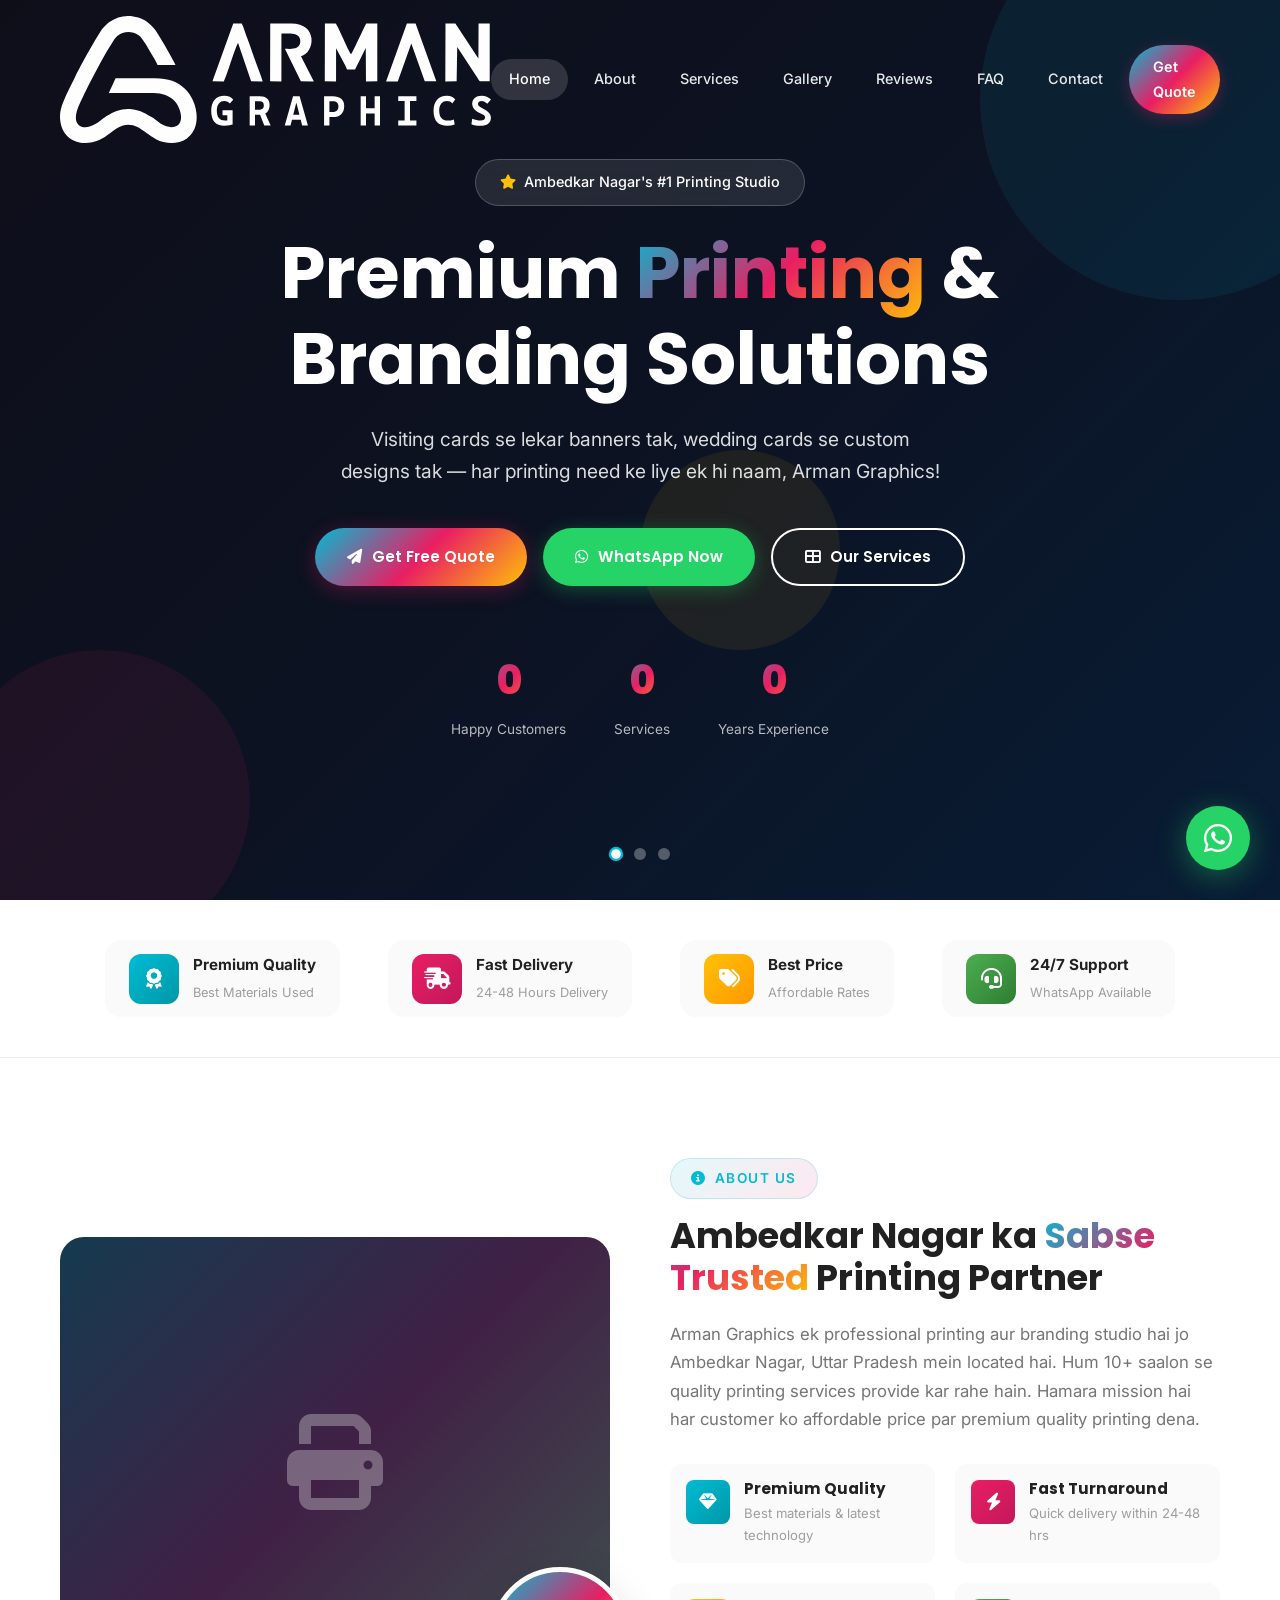
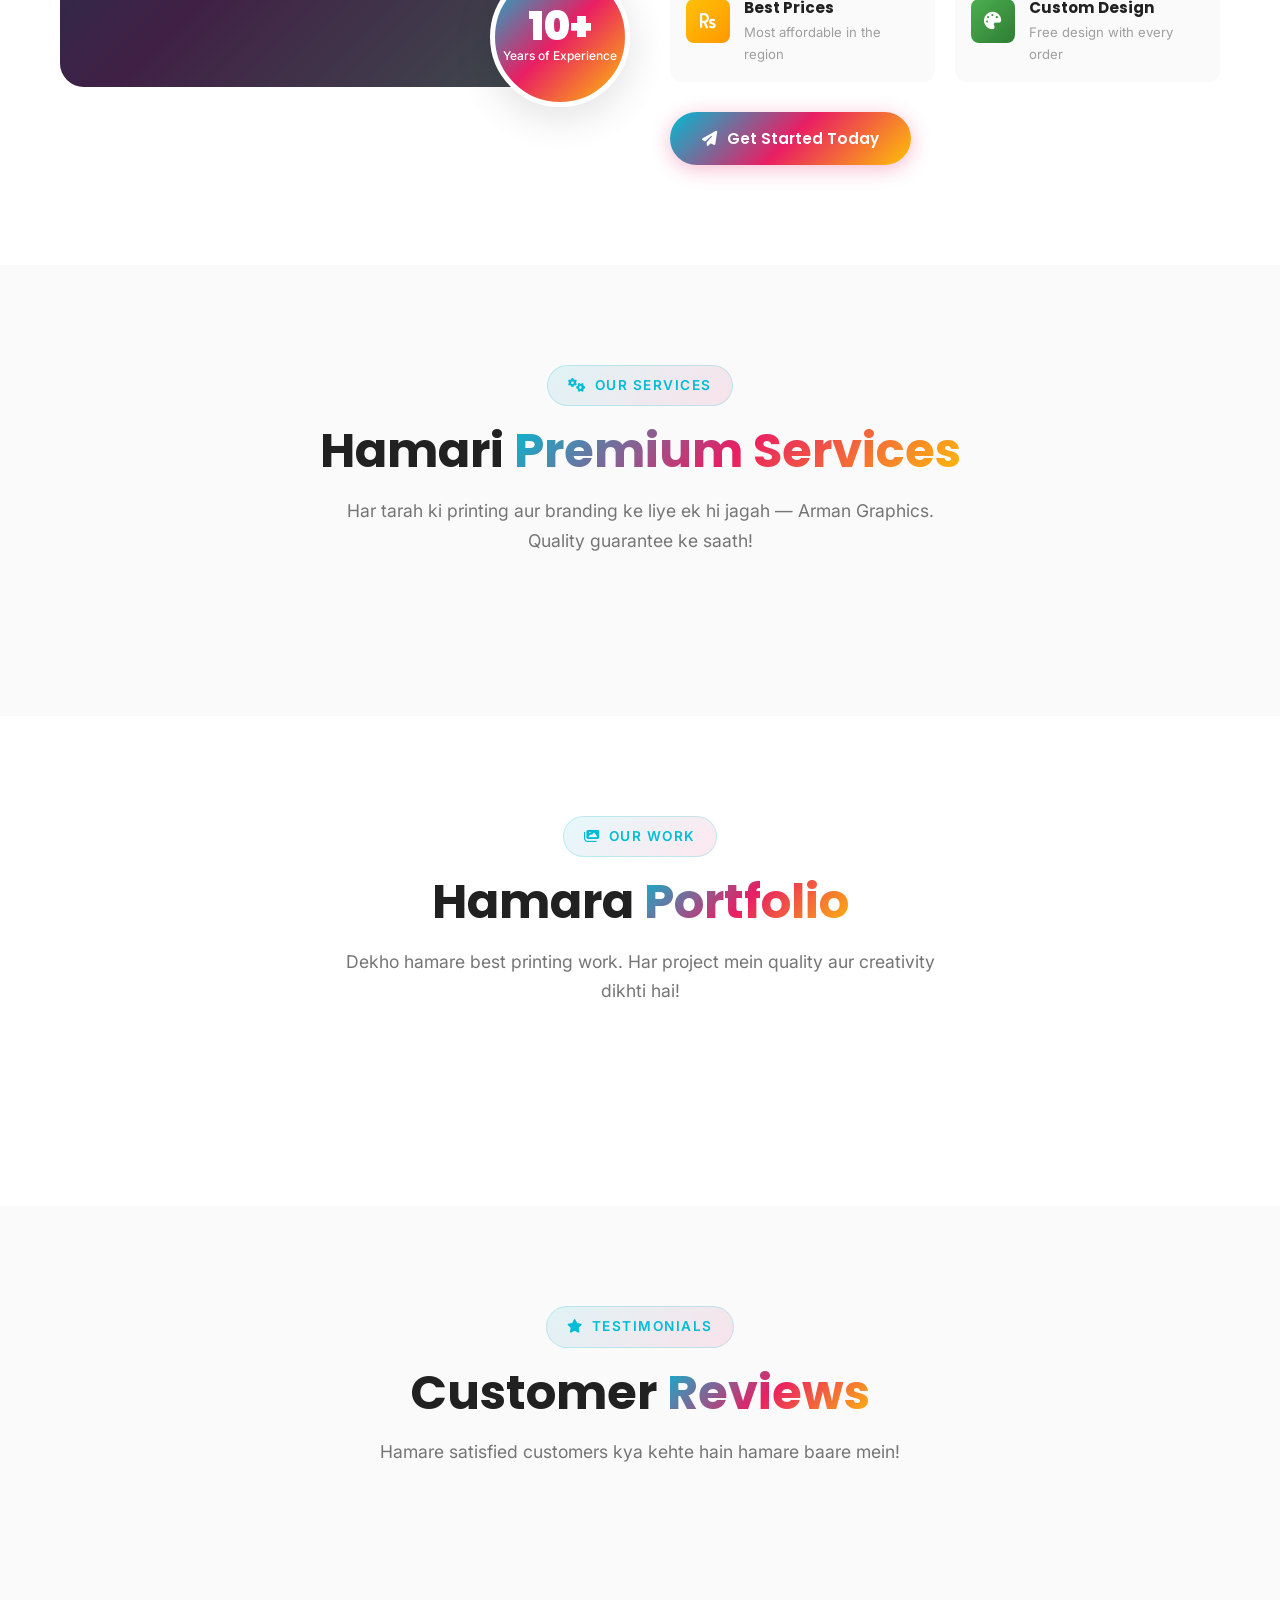
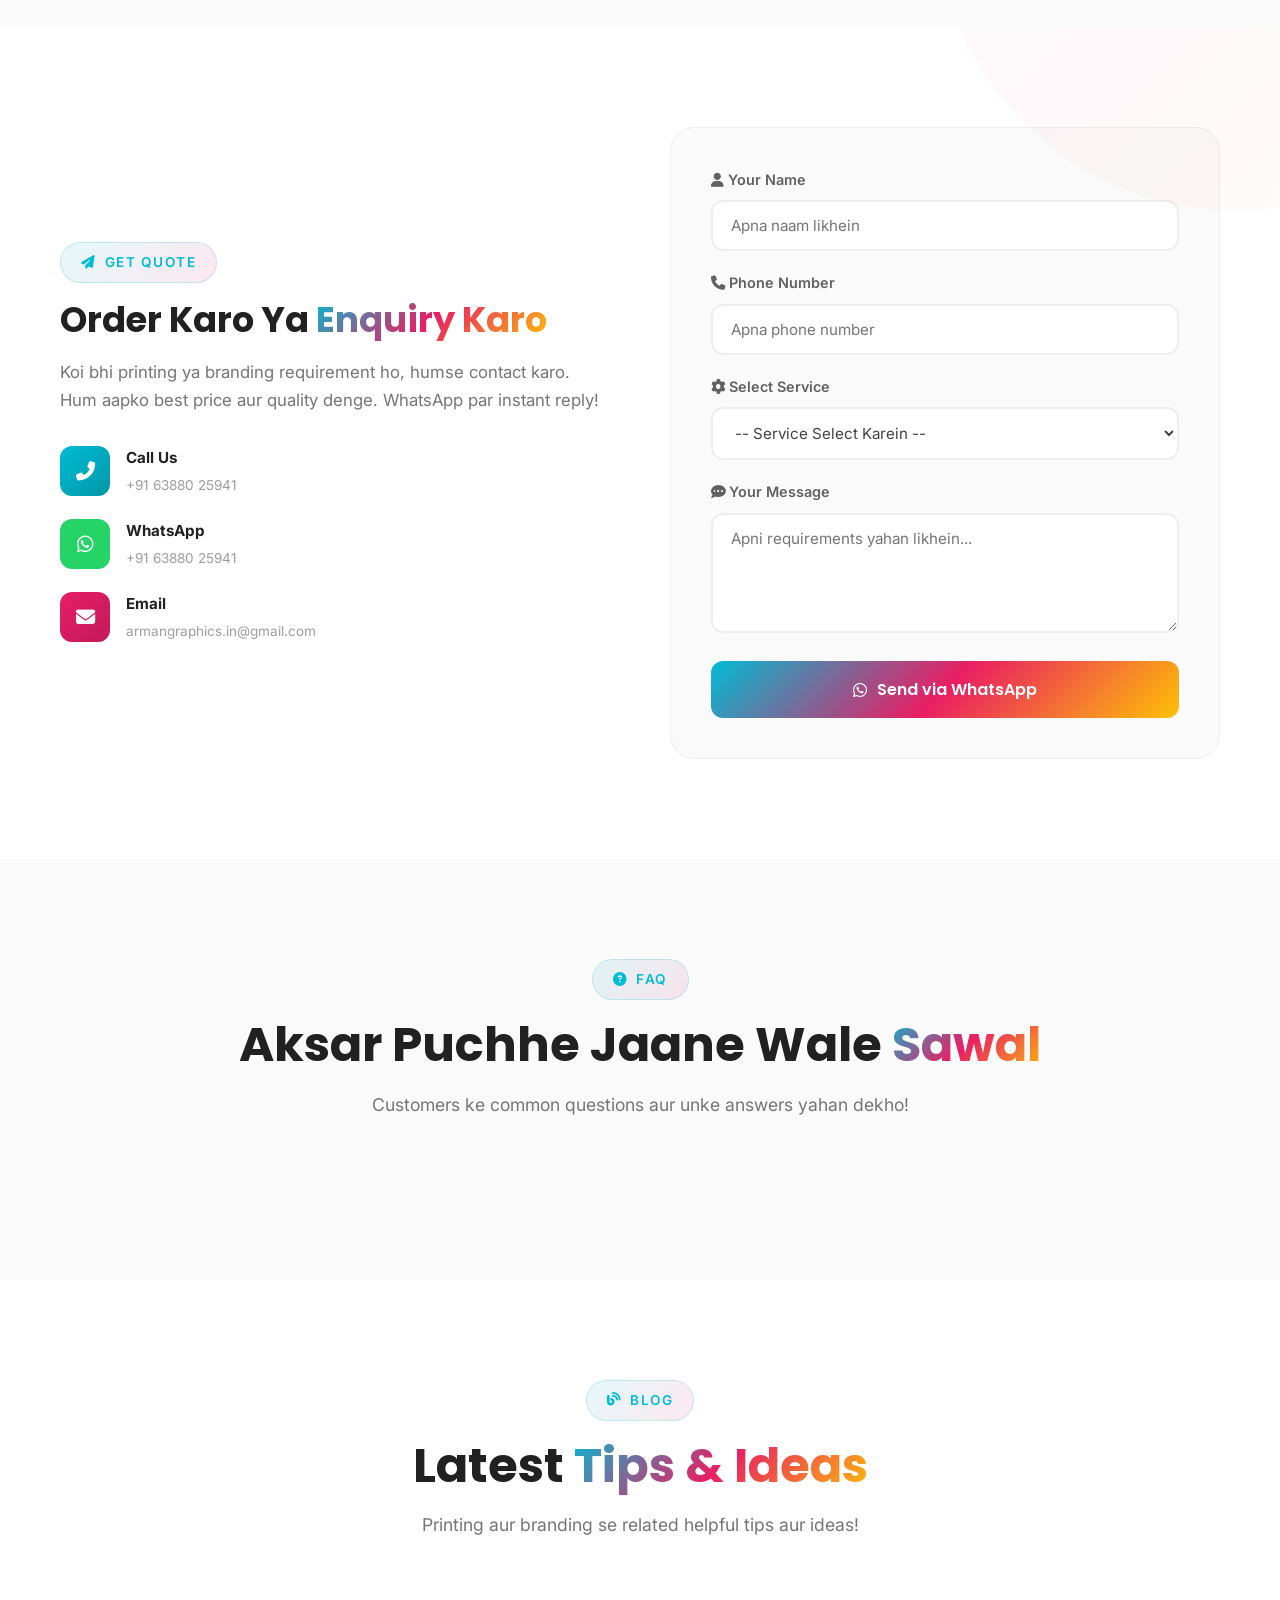
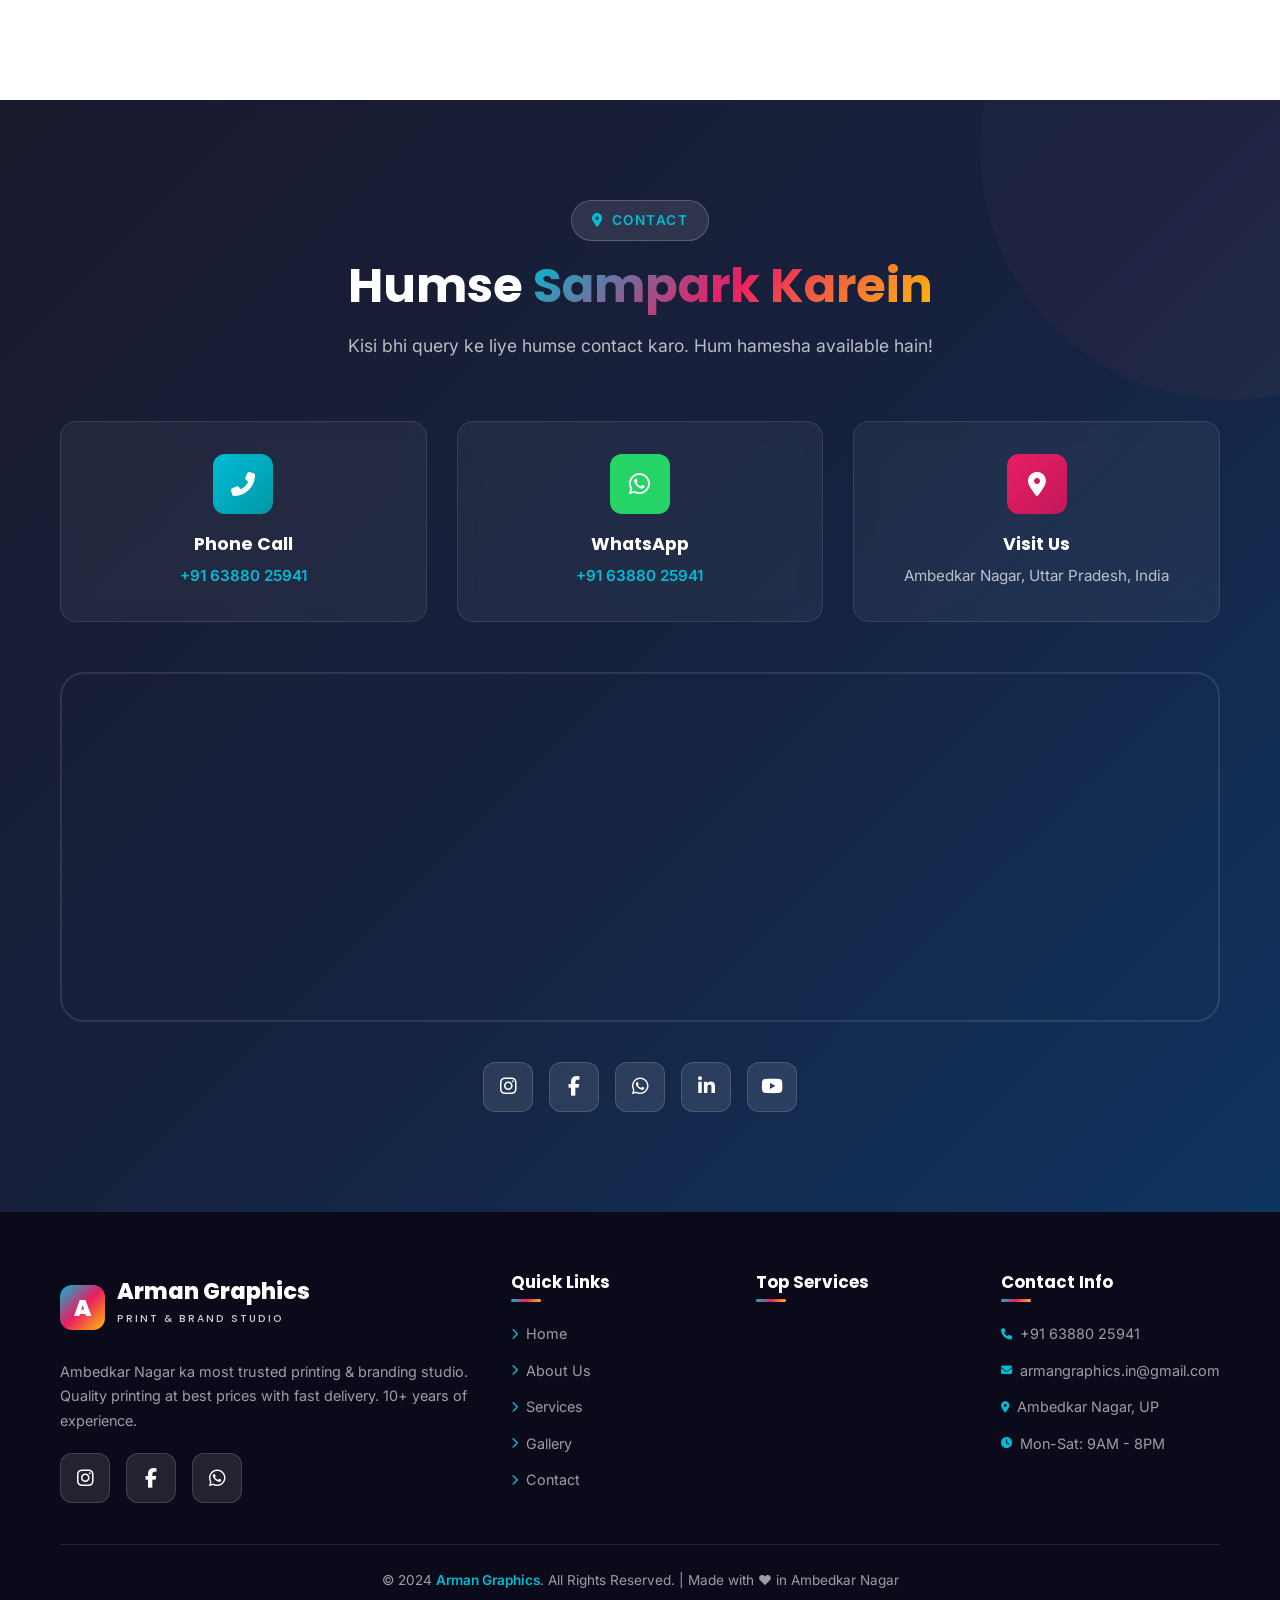
==== commit 8516016c: "Logo Add" ====
--- a/index.html
+++ b/index.html
@@ -10,6 +10,10 @@
     <meta name="author" content="Arman Graphics">
     <meta name="robots" content="index, follow">
 
+     <!-- Favicon (CMYK colored) -->
+    <link rel="icon" type="image/png" href="images/favicon.png" />
+
+
     <!-- Open Graph / Social Media -->
     <meta property="og:title" content="Arman Graphics | Printing & Branding Services">
     <meta property="og:description" content="Premium printing & branding in Ambedkar Nagar. Quality printing at best prices!">
@@ -27,6 +31,17 @@
 
     <!-- 🎨 Main Stylesheet - Saari styling yahan hai -->
     <link rel="stylesheet" href="style.css">
+
+    <!-- Google tag (gtag.js) -->
+<script async src="https://www.googletagmanager.com/gtag/js?id=G-2JNLQ4RVMK"></script>
+<script>
+  window.dataLayer = window.dataLayer || [];
+  function gtag(){dataLayer.push(arguments);}
+  gtag('js', new Date());
+
+  gtag('config', 'G-2JNLQ4RVMK');
+</script>
+
 </head>
 <body>
 
@@ -42,14 +57,9 @@
     ================================================================ -->
     <nav class="navbar" id="navbar">
         <div class="container">
-            <!-- Logo -->
             <a href="#" class="logo">
-                <div class="logo-icon">A</div>
-                <div class="logo-text">
-                    Arman Graphics
-                    <small>Print & Brand Studio</small>
-                </div>
-            </a>
+    <img src="images/logo.svg" alt="Arman Graphics Logo" class="logo-img">
+</a>
 
             <!-- Navigation Links -->
             <div class="nav-links" id="navLinks">
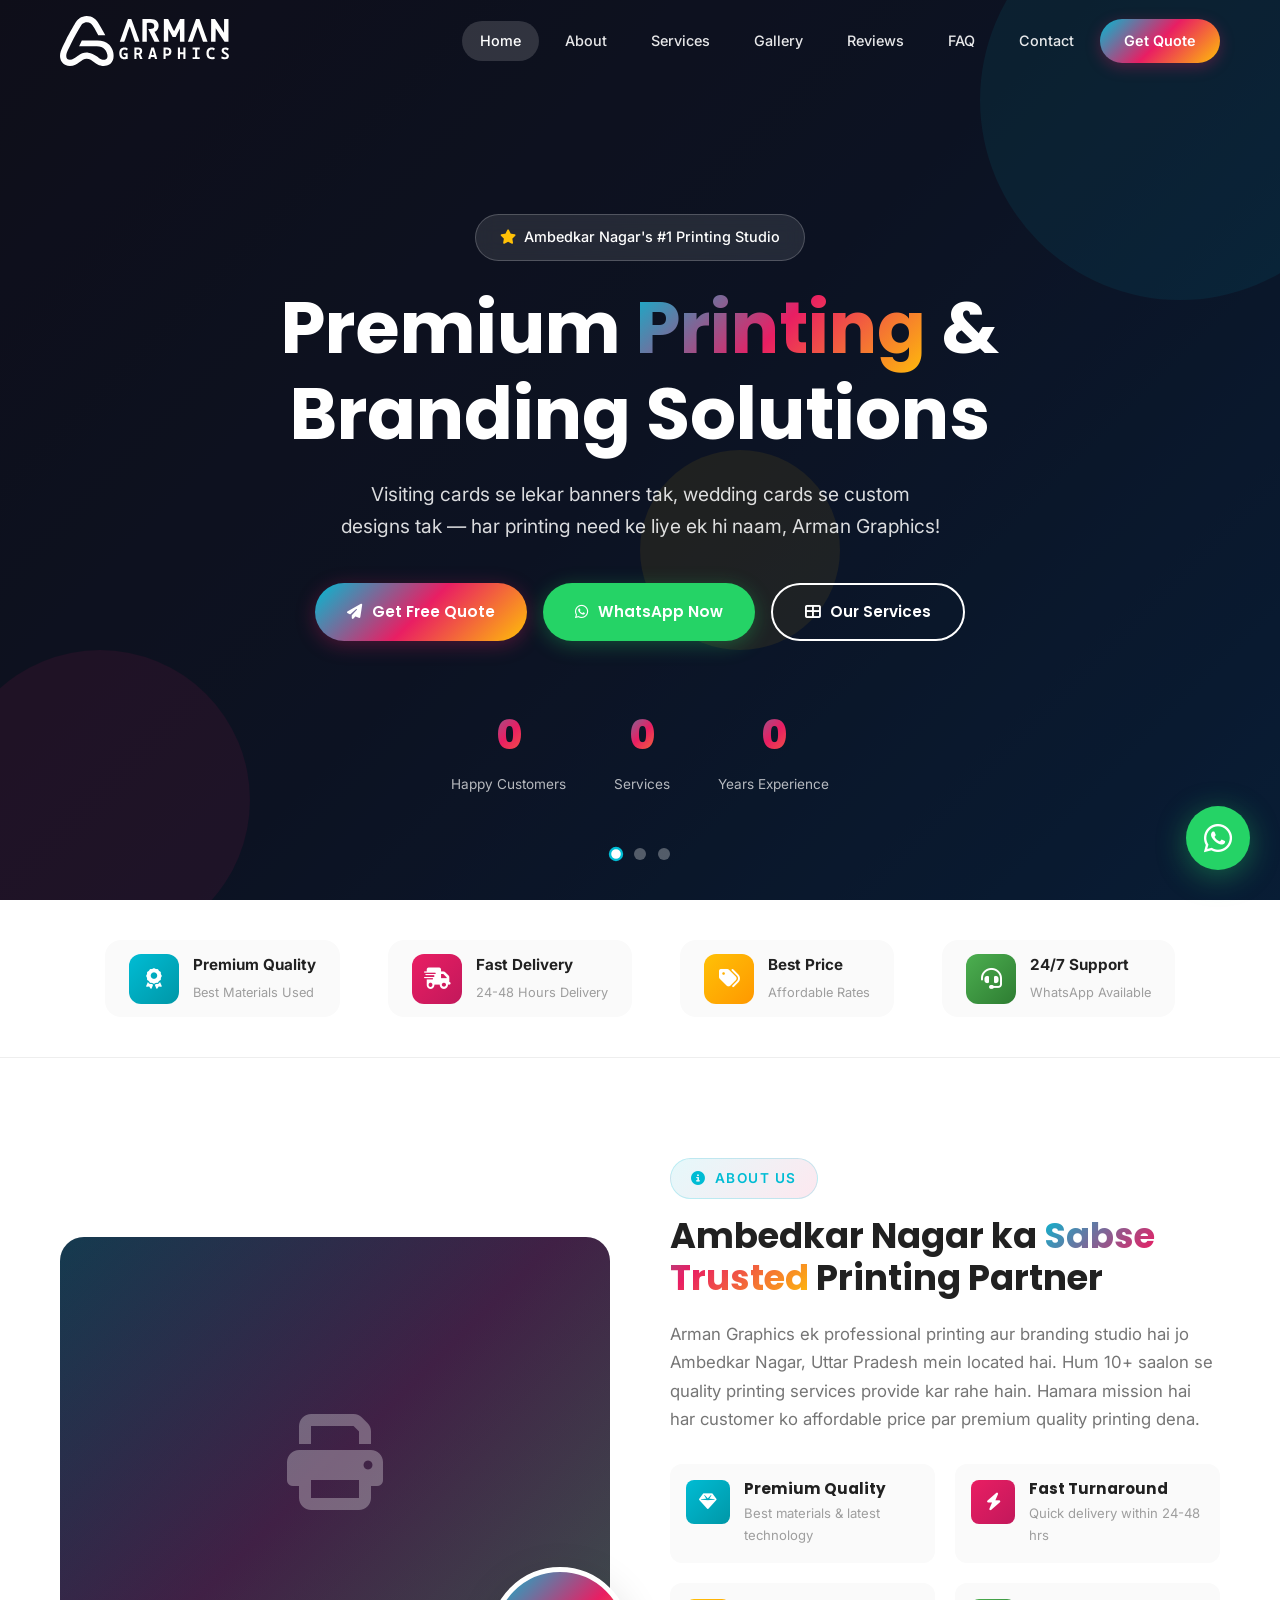
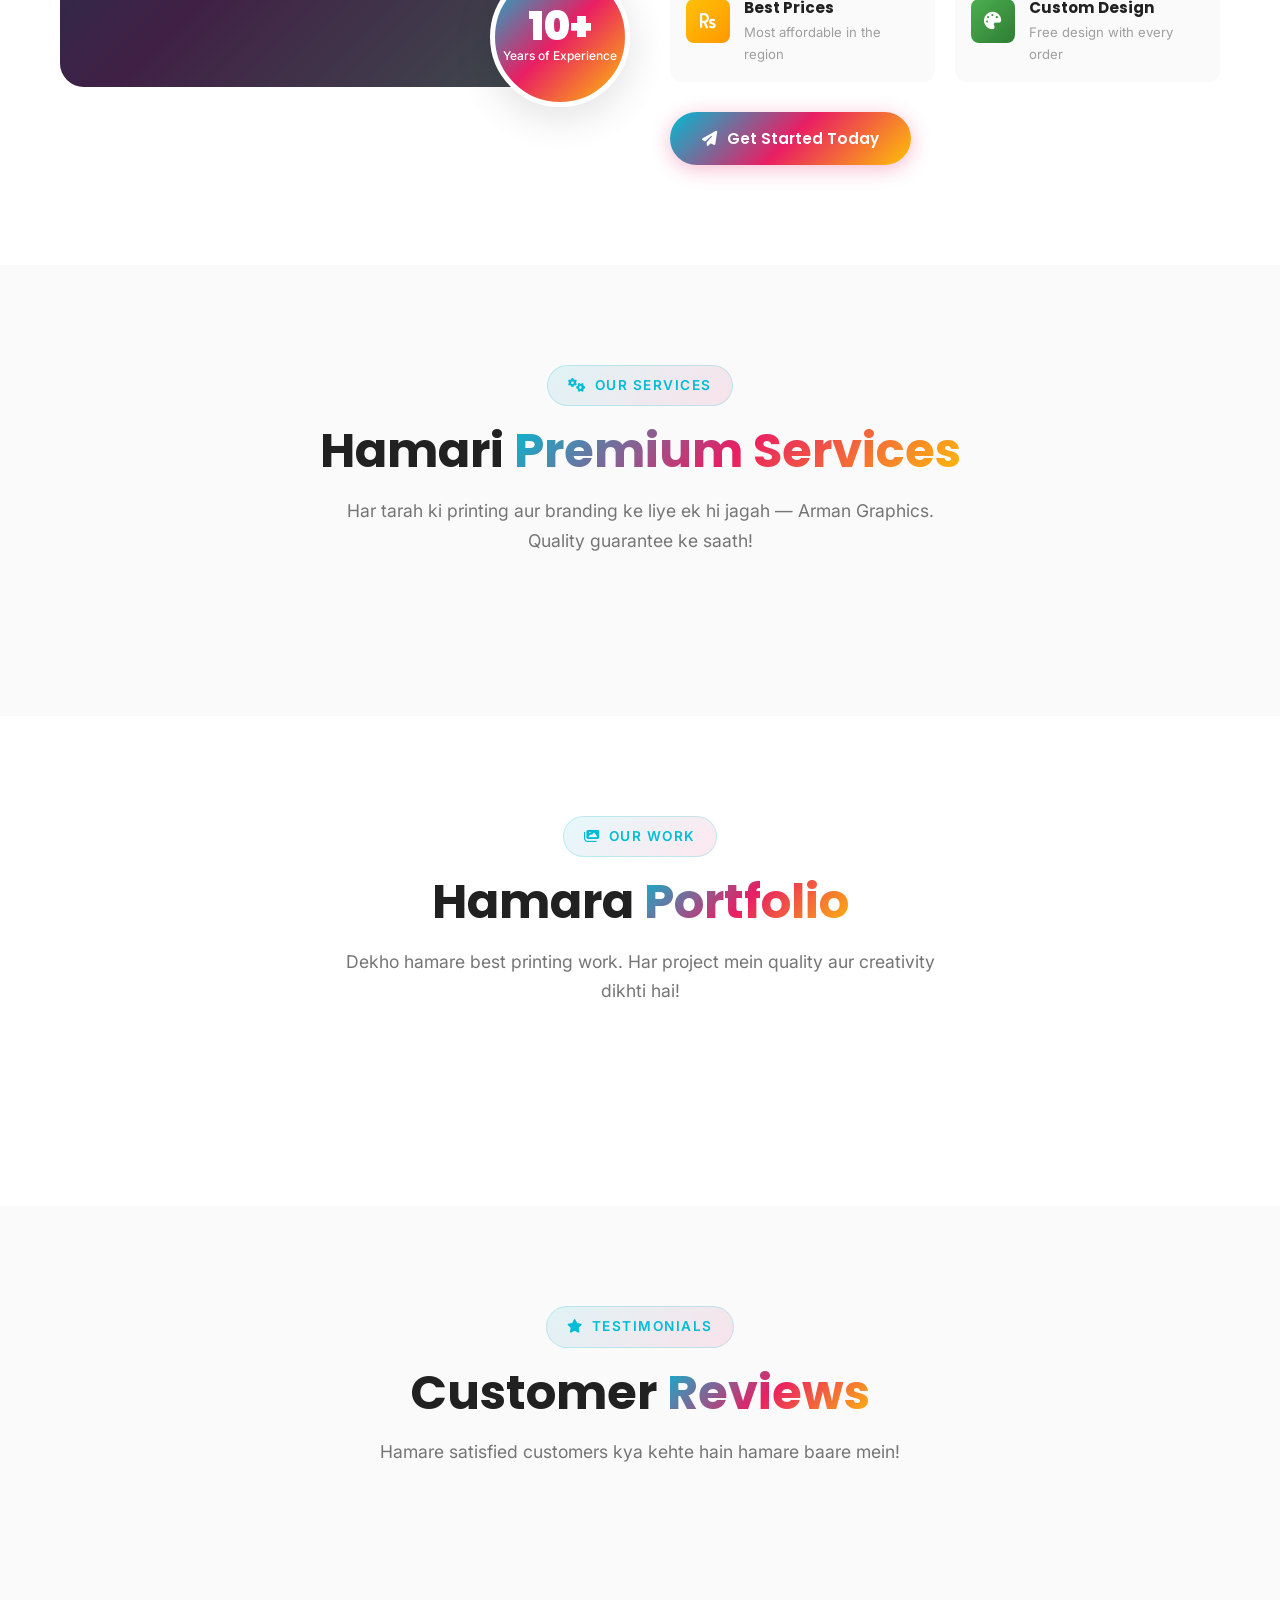
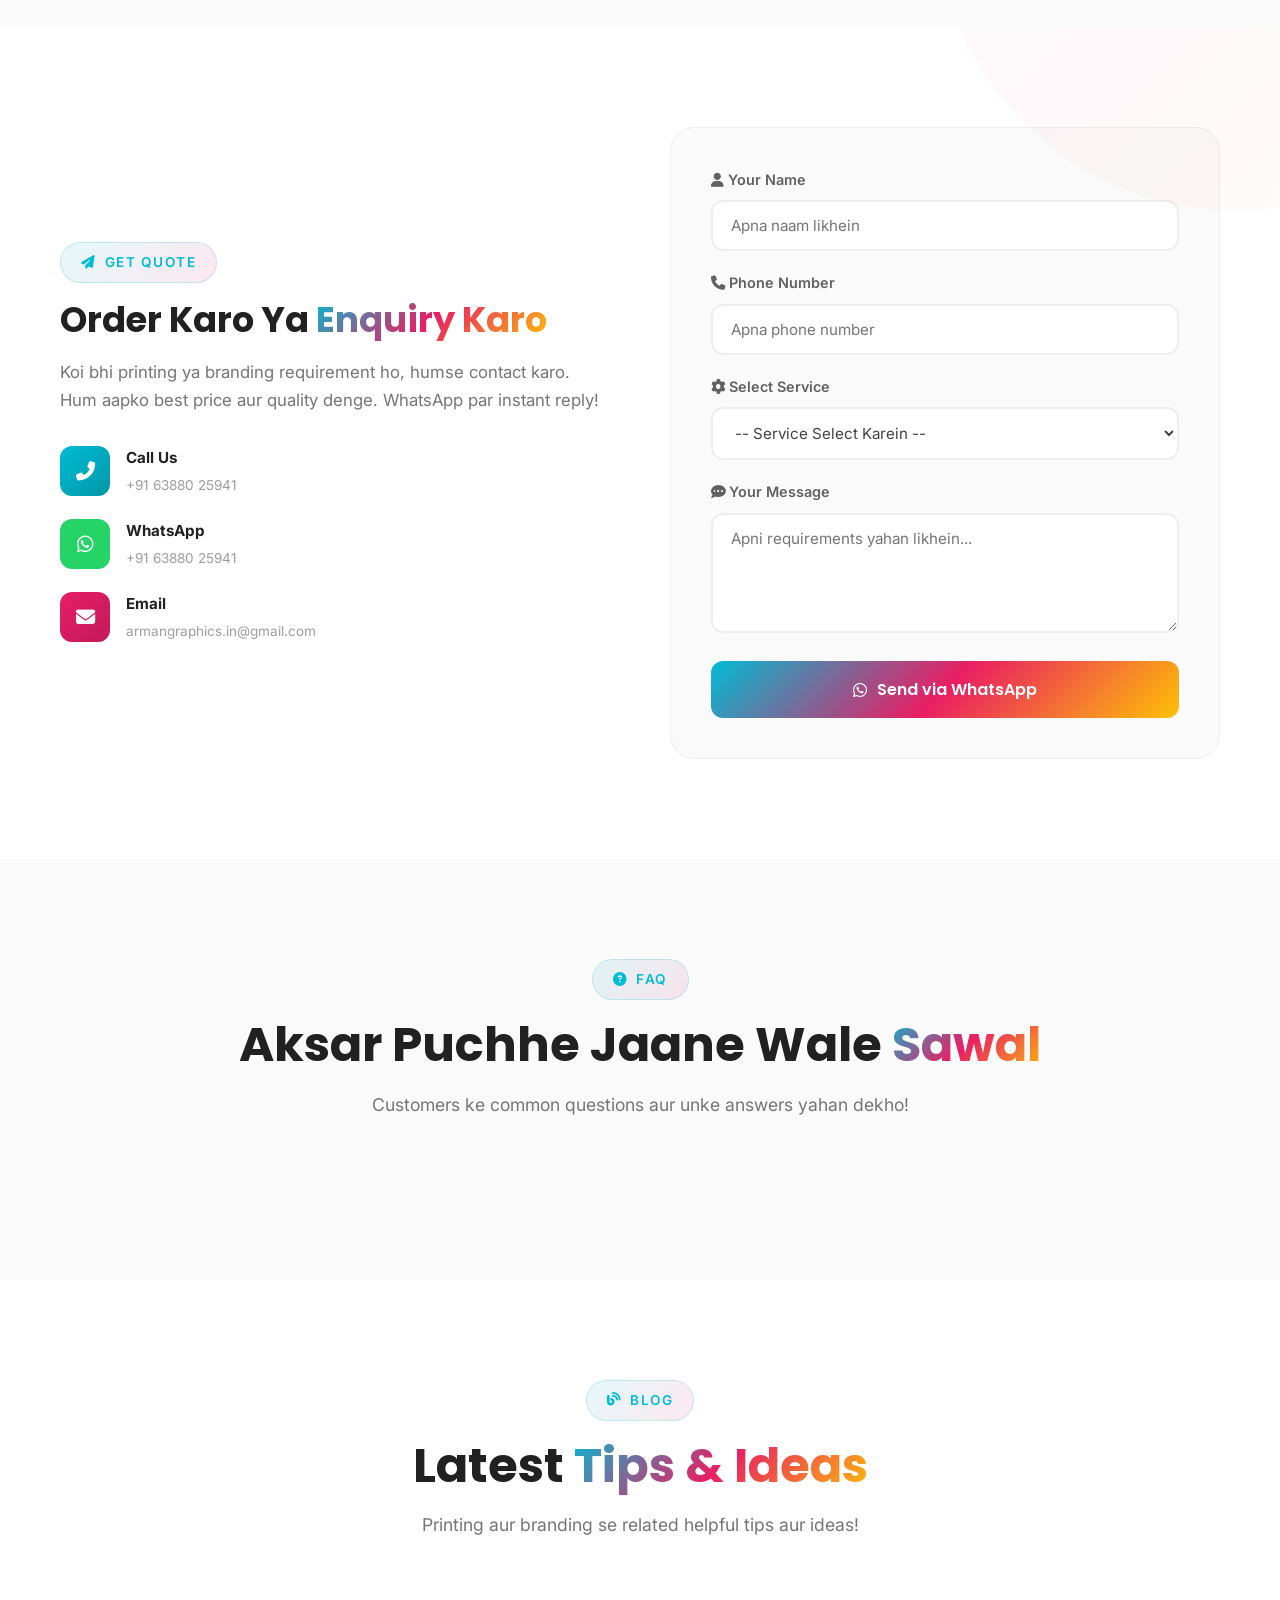
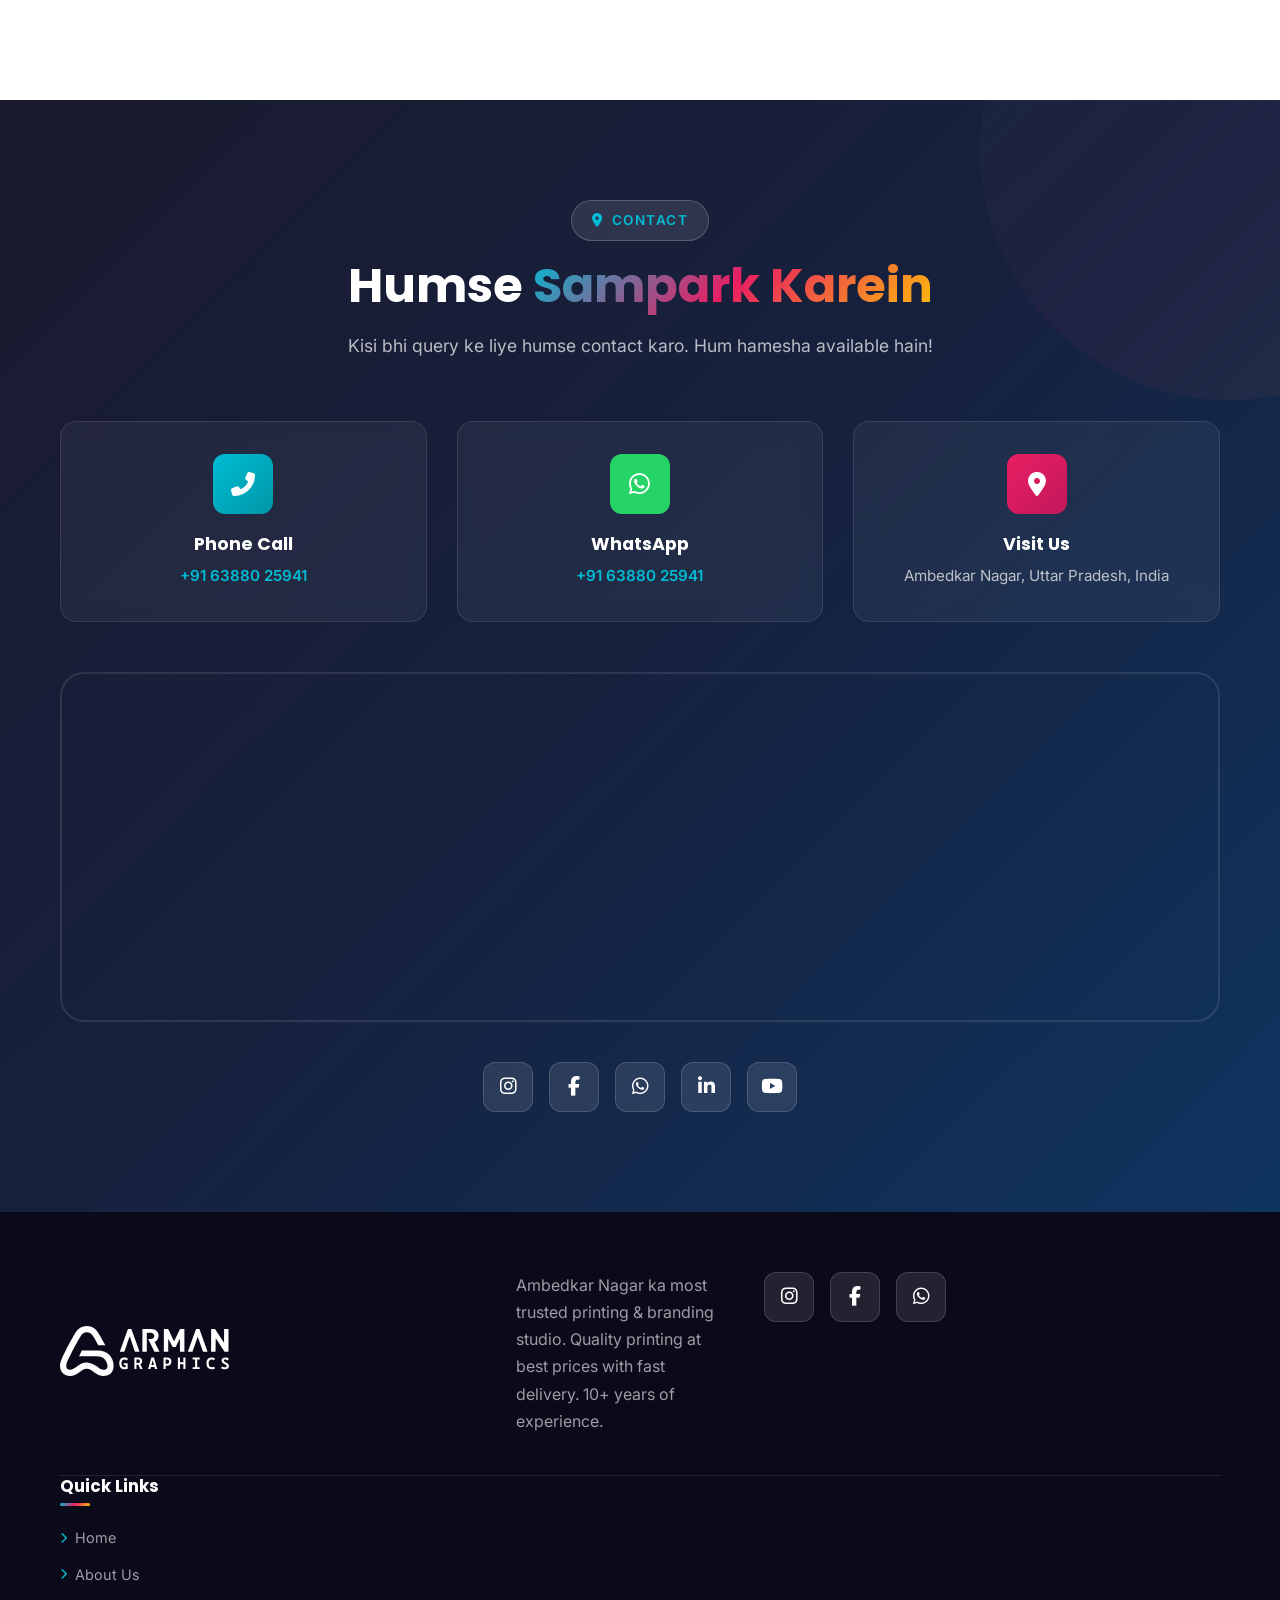
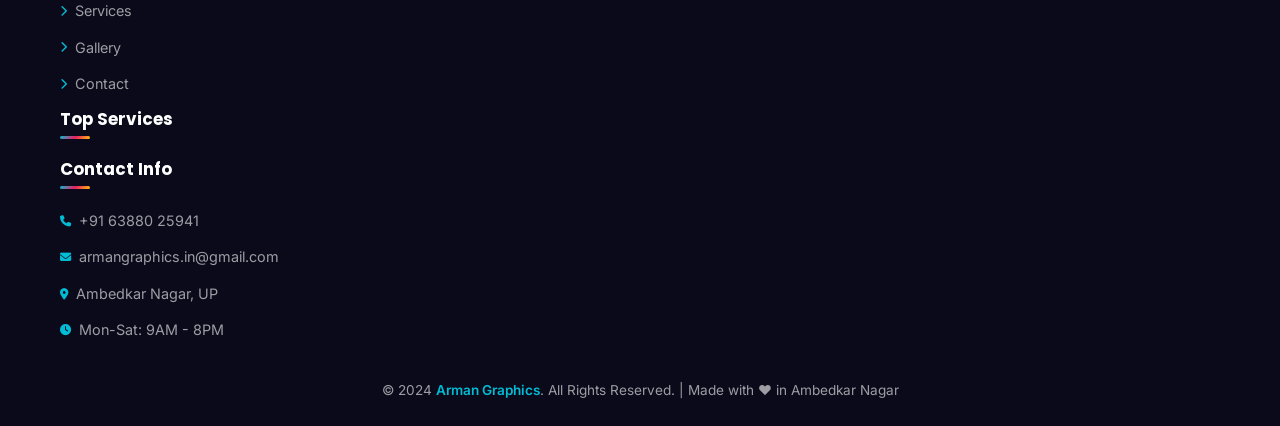
==== commit e9a240a7: "Update Images" ====
--- a/index.html
+++ b/index.html
@@ -444,8 +444,8 @@
                 <a href="https://www.instagram.com/armangraphics.in" class="social-link" title="Instagram" aria-label="Instagram"><i class="fab fa-instagram"></i></a>
                 <a href="https://www.facebook.com/armangraphics.in/" class="social-link" title="Facebook" aria-label="Facebook"><i class="fab fa-facebook-f"></i></a>
                 <a href="https://wa.me/message/ZSSCCGAVOE7PH1" class="social-link" title="WhatsApp" aria-label="WhatsApp"><i class="fab fa-whatsapp"></i></a>
-                <a href="#" class="social-link" title="LinkedIn" aria-label="LinkedIn"><i class="fab fa-linkedin-in"></i></a>
-                <a href="#" class="social-link" title="YouTube" aria-label="YouTube"><i class="fab fa-youtube"></i></a>
+                <a href="https://www.linkedin.com/in/arman-graphics-827b95400 " class="social-link" title="LinkedIn" aria-label="LinkedIn"><i class="fab fa-linkedin-in"></i></a>
+                <a href="https://youtube.com/@arman.graphics?si=UJBjb17s76FJhbKN" class="social-link" title="YouTube" aria-label="YouTube"><i class="fab fa-youtube"></i></a>
             </div>
         </div>
     </section>
@@ -456,14 +456,9 @@
     <footer class="footer">
         <div class="container">
             <div class="footer-grid">
-                <div class="footer-about">
-                    <a href="#" class="logo" style="margin-bottom: 16px;">
-                        <div class="logo-icon">A</div>
-                        <div class="logo-text">
-                            Arman Graphics
-                            <small>Print & Brand Studio</small>
-                        </div>
-                    </a>
+                <a href="#" class="logo" style="margin-bottom: 5px;">
+    <img src="images/logo.svg" alt="Arman Graphics Logo" class="logo-img">
+</a>
                     <p>Ambedkar Nagar ka most trusted printing & branding studio. Quality printing at best prices with fast delivery. 10+ years of experience.</p>
                     <div class="social-links" style="justify-content: flex-start; margin-top: 0;">
                         <a href="#" class="social-link" aria-label="Instagram"><i class="fab fa-instagram"></i></a>
--- a/style.css
+++ b/style.css
@@ -234,8 +234,13 @@
 .logo {
     display: flex;
     align-items: center;
-    gap: 12px;
-    z-index: 1001;
+    gap: 8px;
+}
+
+.logo-img {
+    height: 50px;
+    width: auto;
+    object-fit: contain;
 }
 
 .logo-icon {
@@ -271,6 +276,10 @@
 
 .navbar.scrolled .logo-text {
     color: var(--gray-900);
+}
+
+.navbar.scrolled .logo img {
+    filter: invert(1);
 }
 
 .nav-links {
@@ -360,6 +369,7 @@
     display: flex;
     align-items: center;
     overflow: hidden;
+    padding-top: 90px; /* 👈 ADD THIS */
 }
 
 .hero-slider {
@@ -439,6 +449,7 @@
     font-size: 0.9rem;
     font-weight: 500;
     margin-bottom: 24px;
+    margin-top: 20px;
     animation: fadeInDown 1s ease;
 }
 
@@ -1868,6 +1879,23 @@
     }
 }
 
+@media (max-width: 768px) {
+    .logo-text {
+        display: none; /* 👈 text hide */
+    }
+
+    .logo img {
+        height: 40px; /* 👈 thoda chhota */
+    }
+}
+
+@media (max-width: 768px) {
+    .logo img {
+        max-width: 120px;
+        object-fit: contain;
+    }
+}
+
 @media (max-width: 900px) {
     .about-grid,
     .enquiry-grid {
@@ -2062,4 +2090,21 @@
 
 .service-card:hover .service-image img {
     transform: scale(1.05);
+}
+
+@media (max-width: 768px) {
+    .hero {
+        padding-top: 80px; /* mobile me thoda kam */
+    }
+}
+
+@media (max-width: 480px) {
+    .hero h1 {
+        font-size: 1.8rem;
+        line-height: 1.3;
+    }
+
+    .hero-text {
+        font-size: 1rem;
+    }
 }
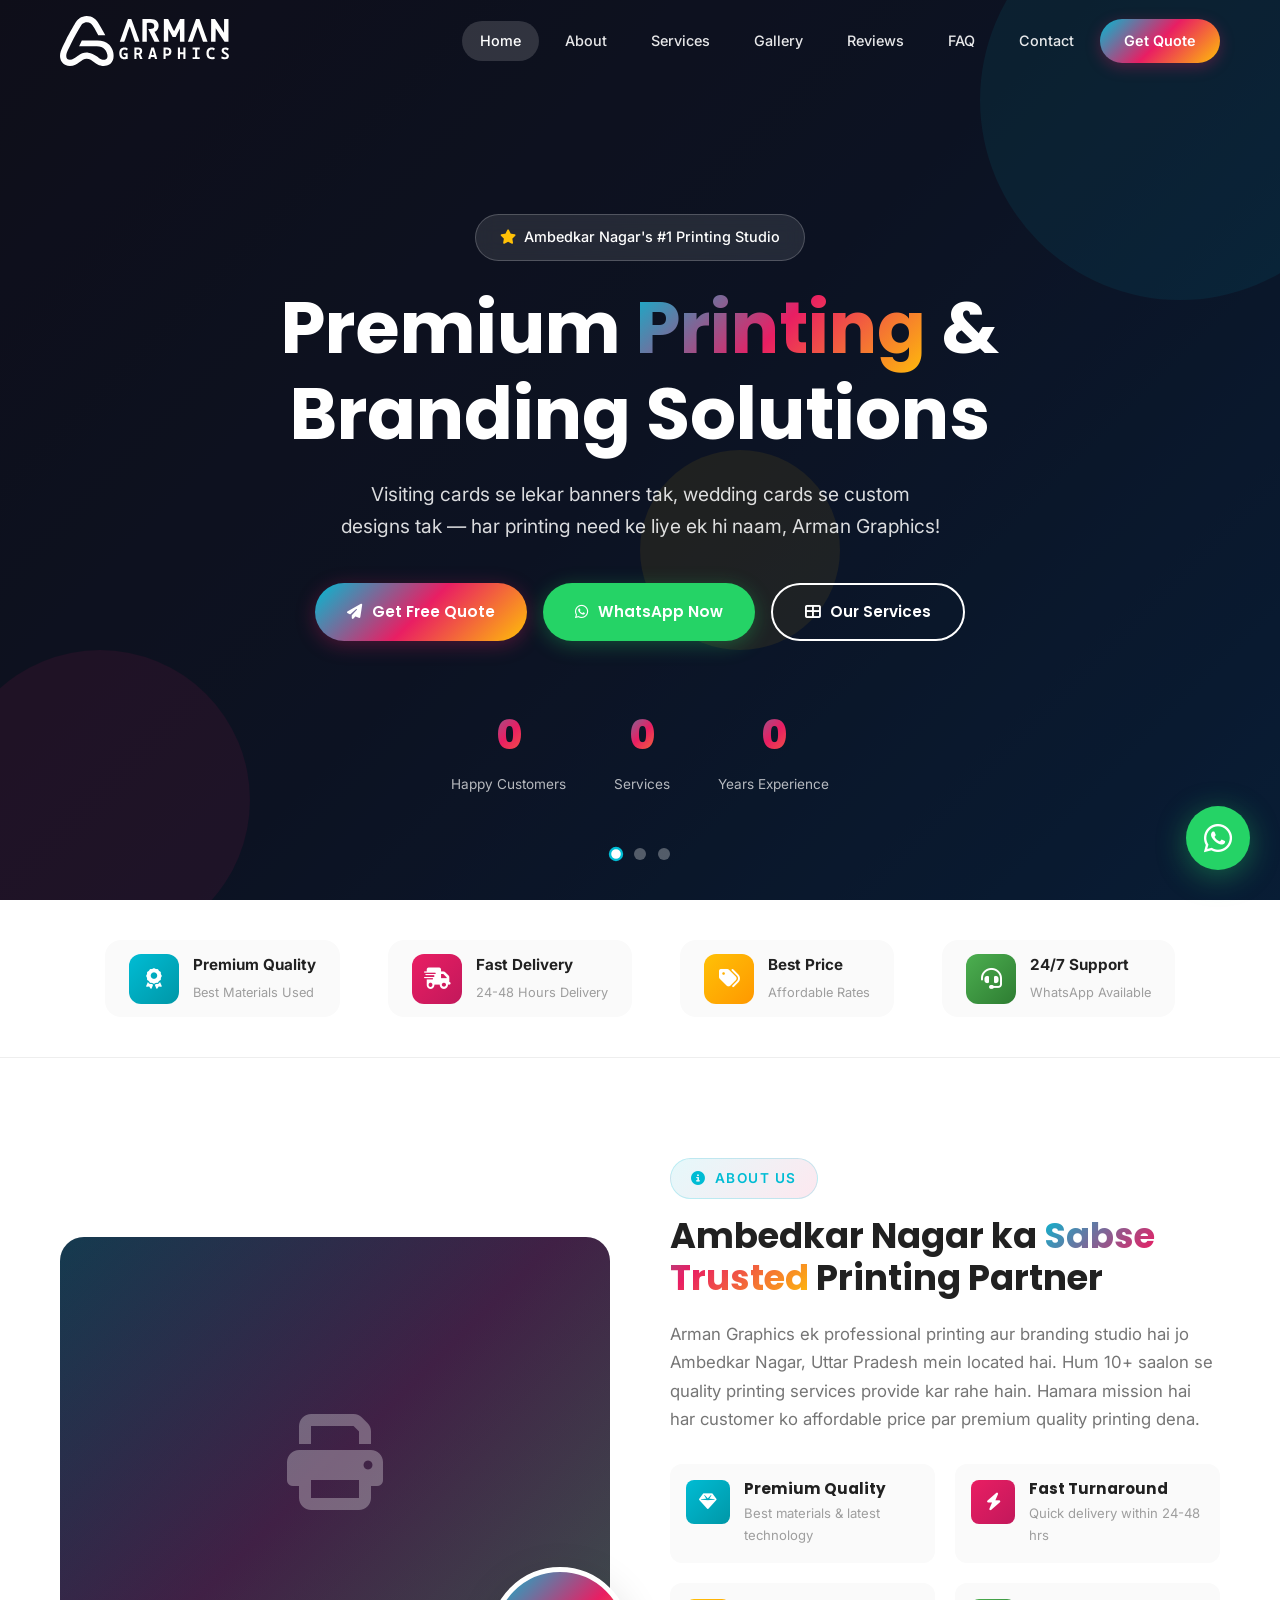
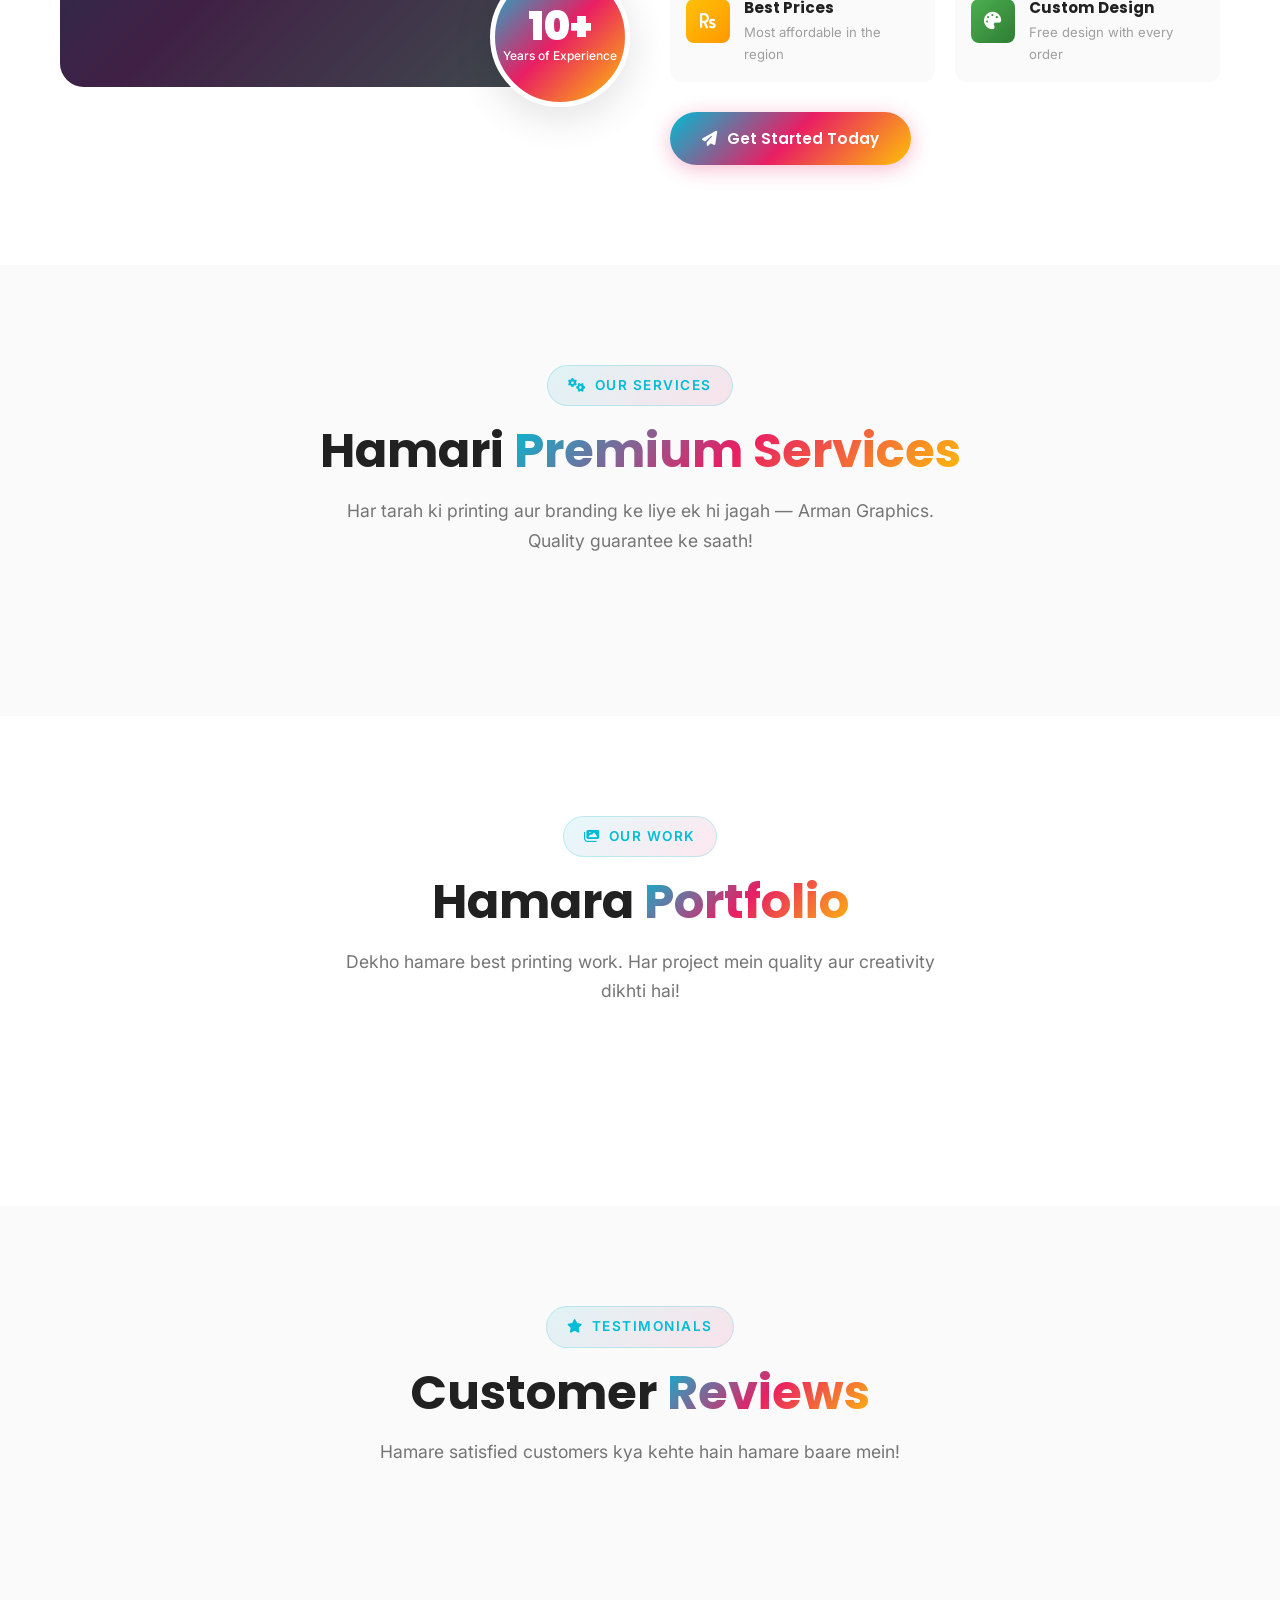
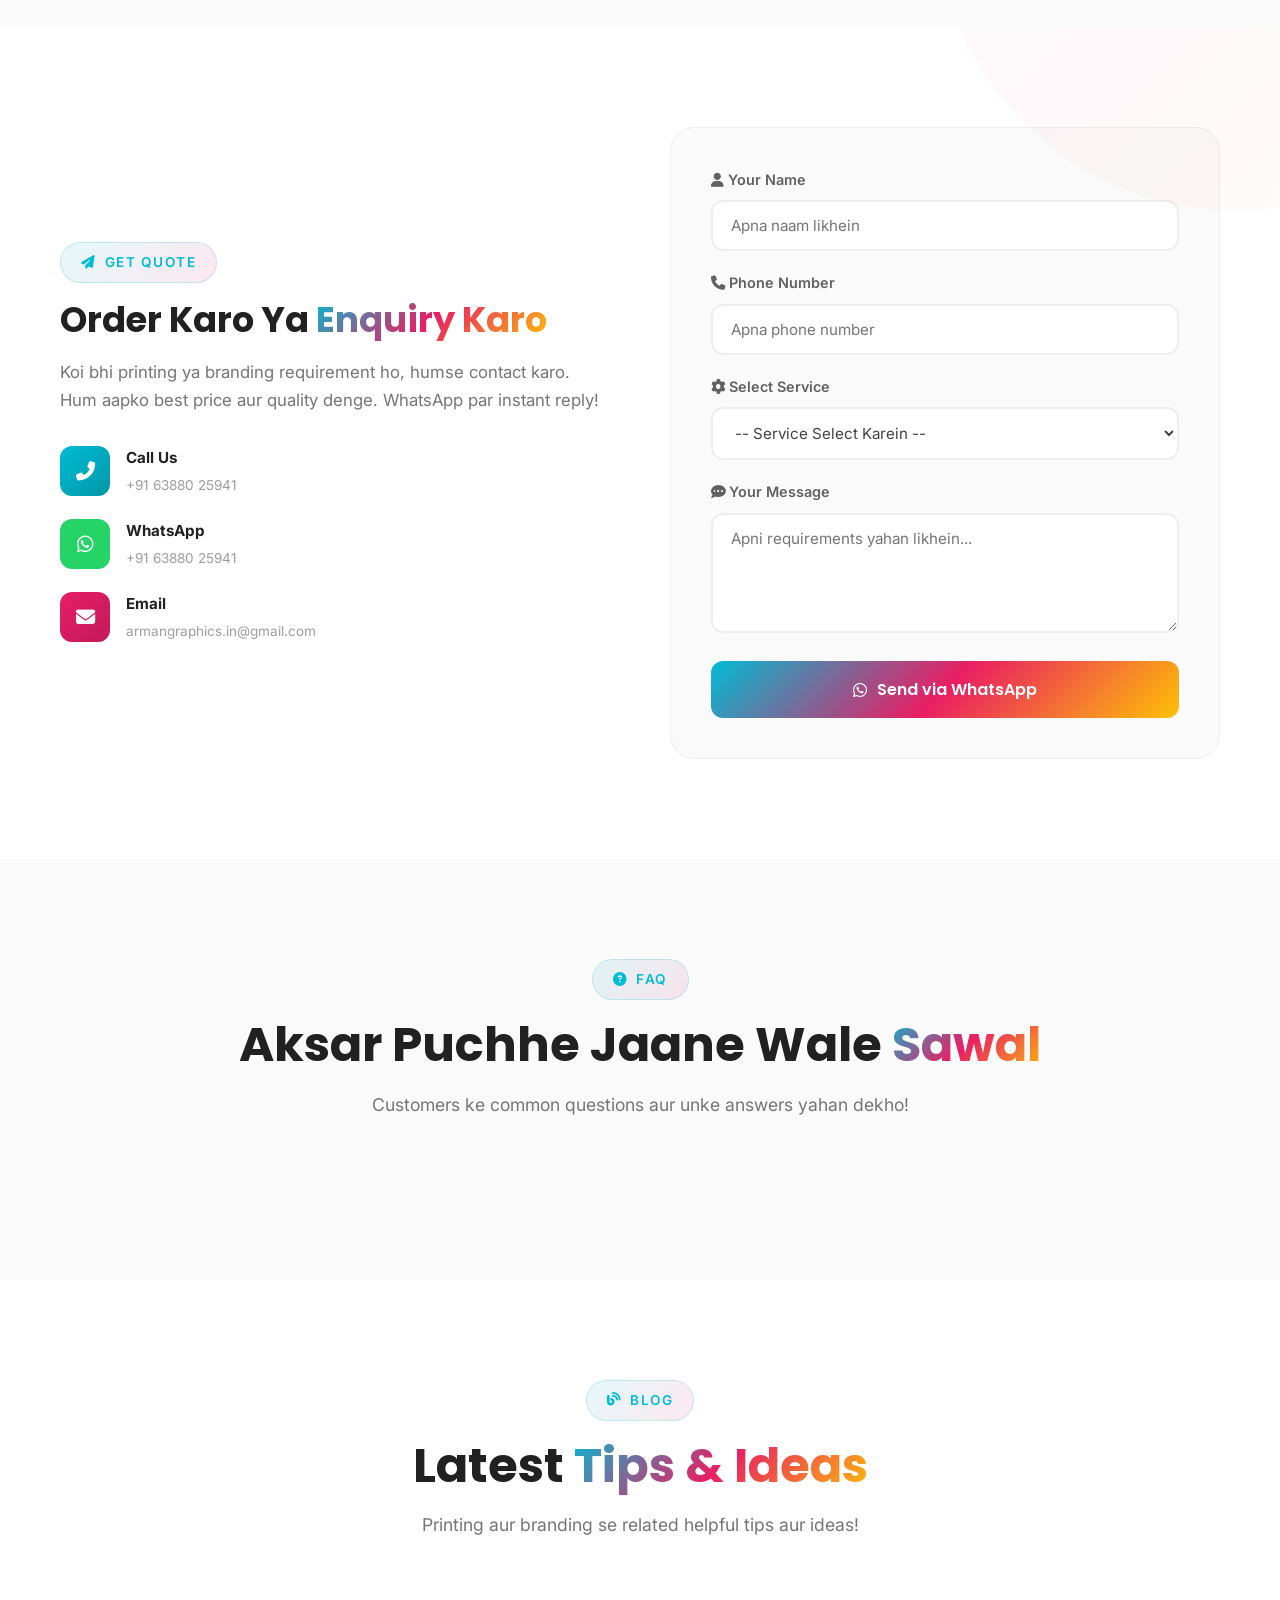
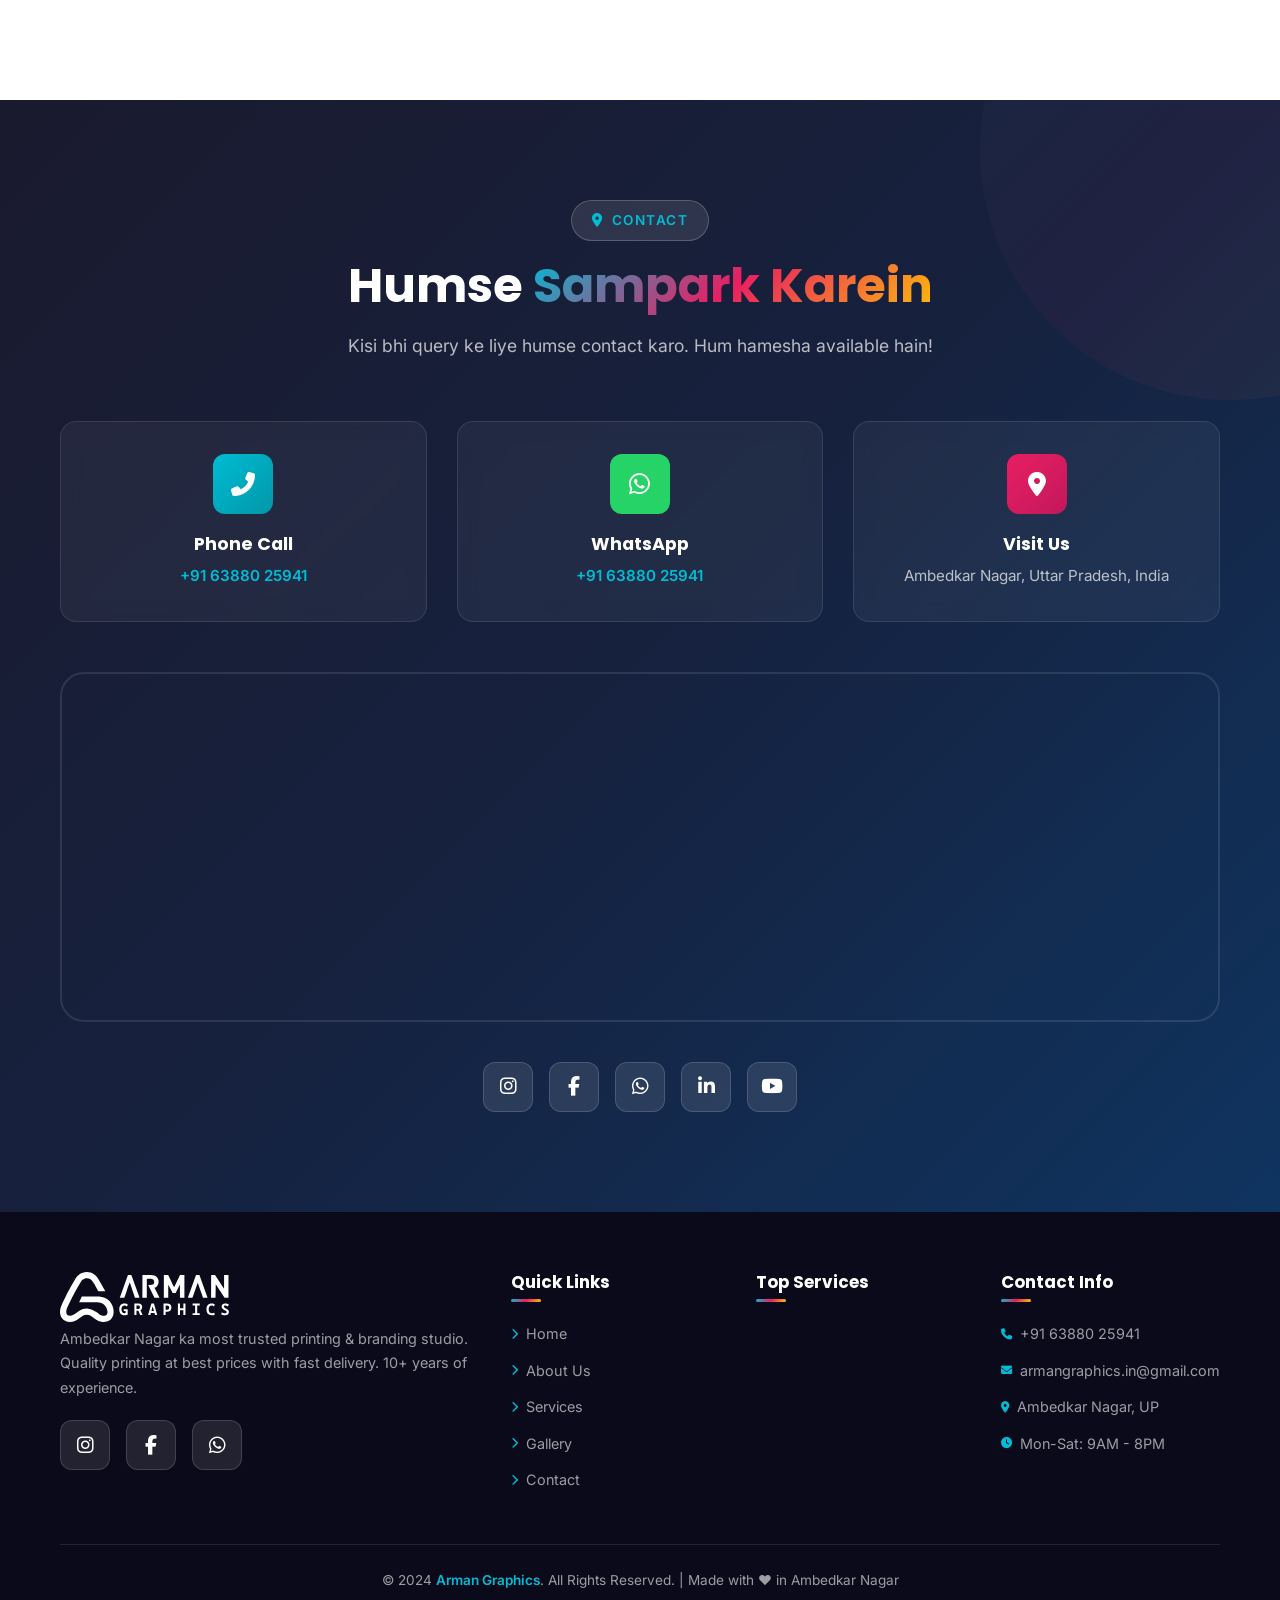
==== commit 5a1f0448: "footer update" ====
--- a/index.html
+++ b/index.html
@@ -1,85 +1,114 @@
-<!DOCTYPE html>
+<!doctype html>
 <html lang="hi-en">
-<head>
+  <head>
     <!-- ========== SEO META TAGS ========== -->
-    <meta charset="UTF-8">
-    <meta name="viewport" content="width=device-width, initial-scale=1.0">
-    <title>Arman Graphics | Best Printing & Branding Services in Ambedkar Nagar, UP</title>
-    <meta name="description" content="Arman Graphics - Premium printing & branding services in Ambedkar Nagar, Uttar Pradesh. Visiting cards, banners, wedding cards, t-shirt printing & more. Fast delivery, best prices!">
-    <meta name="keywords" content="printing services ambedkar nagar, visiting card printing, banner printing, wedding card, branding, arman graphics, flex printing UP">
-    <meta name="author" content="Arman Graphics">
-    <meta name="robots" content="index, follow">
-
-     <!-- Favicon (CMYK colored) -->
+    <meta charset="UTF-8" />
+    <meta name="viewport" content="width=device-width, initial-scale=1.0" />
+    <title>
+      Arman Graphics | Best Printing & Branding Services in Ambedkar Nagar, UP
+    </title>
+    <meta
+      name="description"
+      content="Arman Graphics - Premium printing & branding services in Ambedkar Nagar, Uttar Pradesh. Visiting cards, banners, wedding cards, t-shirt printing & more. Fast delivery, best prices!"
+    />
+    <meta
+      name="keywords"
+      content="printing services ambedkar nagar, visiting card printing, banner printing, wedding card, branding, arman graphics, flex printing UP"
+    />
+    <meta name="author" content="Arman Graphics" />
+    <meta name="robots" content="index, follow" />
+
+    <!-- Favicon (CMYK colored) -->
     <link rel="icon" type="image/png" href="images/favicon.png" />
 
-
     <!-- Open Graph / Social Media -->
-    <meta property="og:title" content="Arman Graphics | Printing & Branding Services">
-    <meta property="og:description" content="Premium printing & branding in Ambedkar Nagar. Quality printing at best prices!">
-    <meta property="og:type" content="website">
+    <meta
+      property="og:title"
+      content="Arman Graphics | Printing & Branding Services"
+    />
+    <meta
+      property="og:description"
+      content="Premium printing & branding in Ambedkar Nagar. Quality printing at best prices!"
+    />
+    <meta property="og:type" content="website" />
 
     <!-- Google Fonts -->
-    <link rel="preconnect" href="https://fonts.googleapis.com">
-    <link href="https://fonts.googleapis.com/css2?family=Inter:wght@300;400;500;600;700;800;900&family=Poppins:wght@400;500;600;700;800;900&display=swap" rel="stylesheet">
+    <link rel="preconnect" href="https://fonts.googleapis.com" />
+    <link
+      href="https://fonts.googleapis.com/css2?family=Inter:wght@300;400;500;600;700;800;900&family=Poppins:wght@400;500;600;700;800;900&display=swap"
+      rel="stylesheet"
+    />
 
     <!-- Font Awesome Icons -->
-    <link rel="stylesheet" href="https://cdnjs.cloudflare.com/ajax/libs/font-awesome/6.5.1/css/all.min.css">
+    <link
+      rel="stylesheet"
+      href="https://cdnjs.cloudflare.com/ajax/libs/font-awesome/6.5.1/css/all.min.css"
+    />
 
     <!-- AOS Animation Library -->
-    <link rel="stylesheet" href="https://cdnjs.cloudflare.com/ajax/libs/aos/2.3.4/aos.css">
+    <link
+      rel="stylesheet"
+      href="https://cdnjs.cloudflare.com/ajax/libs/aos/2.3.4/aos.css"
+    />
 
     <!-- 🎨 Main Stylesheet - Saari styling yahan hai -->
-    <link rel="stylesheet" href="style.css">
+    <link rel="stylesheet" href="style.css" />
 
     <!-- Google tag (gtag.js) -->
-<script async src="https://www.googletagmanager.com/gtag/js?id=G-2JNLQ4RVMK"></script>
-<script>
-  window.dataLayer = window.dataLayer || [];
-  function gtag(){dataLayer.push(arguments);}
-  gtag('js', new Date());
-
-  gtag('config', 'G-2JNLQ4RVMK');
-</script>
-
-</head>
-<body>
-
+    <script
+      async
+      src="https://www.googletagmanager.com/gtag/js?id=G-2JNLQ4RVMK"
+    ></script>
+    <script>
+      window.dataLayer = window.dataLayer || [];
+      function gtag() {
+        dataLayer.push(arguments);
+      }
+      gtag("js", new Date());
+
+      gtag("config", "G-2JNLQ4RVMK");
+    </script>
+  </head>
+  <body>
     <!-- ================================================================
          LOADING SCREEN - Page load hone tak dikhega
     ================================================================ -->
     <div class="loader" id="loader">
-        <div class="loader-spinner"></div>
+      <div class="loader-spinner"></div>
     </div>
 
     <!-- ================================================================
          NAVBAR - Sticky Navigation Bar
     ================================================================ -->
     <nav class="navbar" id="navbar">
-        <div class="container">
-            <a href="#" class="logo">
-    <img src="images/logo.svg" alt="Arman Graphics Logo" class="logo-img">
-</a>
-
-            <!-- Navigation Links -->
-            <div class="nav-links" id="navLinks">
-                <a href="#home" class="active">Home</a>
-                <a href="#about">About</a>
-                <a href="#services">Services</a>
-                <a href="#portfolio">Gallery</a>
-                <a href="#testimonials">Reviews</a>
-                <a href="#faq">FAQ</a>
-                <a href="#contact">Contact</a>
-                <a href="#enquiry" class="nav-cta">Get Quote</a>
-            </div>
-
-            <!-- Hamburger Menu (Mobile) -->
-            <div class="hamburger" id="hamburger">
-                <span></span>
-                <span></span>
-                <span></span>
-            </div>
-        </div>
+      <div class="container">
+        <a href="#" class="logo">
+          <img
+            src="images/logo.svg"
+            alt="Arman Graphics Logo"
+            class="logo-img"
+          />
+        </a>
+
+        <!-- Navigation Links -->
+        <div class="nav-links" id="navLinks">
+          <a href="#home" class="active">Home</a>
+          <a href="#about">About</a>
+          <a href="#services">Services</a>
+          <a href="#portfolio">Gallery</a>
+          <a href="#testimonials">Reviews</a>
+          <a href="#faq">FAQ</a>
+          <a href="#contact">Contact</a>
+          <a href="#enquiry" class="nav-cta">Get Quote</a>
+        </div>
+
+        <!-- Hamburger Menu (Mobile) -->
+        <div class="hamburger" id="hamburger">
+          <span></span>
+          <span></span>
+          <span></span>
+        </div>
+      </div>
     </nav>
 
     <!-- Mobile Overlay -->
@@ -90,169 +119,200 @@
          ✏️ Slides ka content script.js mein 'heroSlides' array mein change karo
     ================================================================ -->
     <section class="hero" id="home">
-        <div class="hero-slider" id="heroSlider">
-            <!-- Slide 1 -->
-            <div class="hero-slide active">
-                <div class="hero-slide-bg"></div>
-                <div class="hero-overlay"></div>
-            </div>
-            <!-- Slide 2 -->
-            <div class="hero-slide">
-                <div class="hero-slide-bg"></div>
-                <div class="hero-overlay"></div>
-            </div>
-            <!-- Slide 3 -->
-            <div class="hero-slide">
-                <div class="hero-slide-bg"></div>
-                <div class="hero-overlay"></div>
-            </div>
-        </div>
-
-        <!-- Animated Shapes -->
-        <div class="hero-shapes">
-            <div class="hero-shape"></div>
-            <div class="hero-shape"></div>
-            <div class="hero-shape"></div>
-        </div>
-
-        <!-- Hero Content -->
-        <div class="hero-content">
-            <div class="container">
-                <div class="hero-badge">
-                    <i class="fas fa-star"></i>
-                    Ambedkar Nagar's #1 Printing Studio
-                </div>
-                <h1 id="heroTitle">Premium <span class="highlight">Printing</span> & Branding Solutions</h1>
-                <p class="hero-text" id="heroText">Visiting cards se lekar banners tak, wedding cards se custom designs tak — har printing need ke liye ek hi naam, Arman Graphics!</p>
-                <div class="hero-buttons">
-                    <a href="#enquiry" class="btn btn-primary">
-                        <i class="fas fa-paper-plane"></i> Get Free Quote
-                    </a>
-                    <a href="#" class="btn btn-whatsapp" id="heroWhatsappBtn" onclick="openWhatsApp('Hello Arman Graphics, I want to know about your printing services.'); return false;">
-                        <i class="fab fa-whatsapp"></i> WhatsApp Now
-                    </a>
-                    <a href="#services" class="btn btn-outline">
-                        <i class="fas fa-th-large"></i> Our Services
-                    </a>
-                </div>
-                <div class="hero-stats">
-                    <div class="hero-stat">
-                        <div class="hero-stat-number" data-count="5000">0</div>
-                        <div class="hero-stat-label">Happy Customers</div>
-                    </div>
-                    <div class="hero-stat">
-                        <div class="hero-stat-number" data-count="12">0</div>
-                        <div class="hero-stat-label">Services</div>
-                    </div>
-                    <div class="hero-stat">
-                        <div class="hero-stat-number" data-count="10">0</div>
-                        <div class="hero-stat-label">Years Experience</div>
-                    </div>
-                </div>
-            </div>
-        </div>
-
-        <!-- Slider Dots -->
-        <div class="slider-dots" id="sliderDots">
-            <div class="slider-dot active" data-slide="0"></div>
-            <div class="slider-dot" data-slide="1"></div>
-            <div class="slider-dot" data-slide="2"></div>
-        </div>
+      <div class="hero-slider" id="heroSlider">
+        <!-- Slide 1 -->
+        <div class="hero-slide active">
+          <div class="hero-slide-bg"></div>
+          <div class="hero-overlay"></div>
+        </div>
+        <!-- Slide 2 -->
+        <div class="hero-slide">
+          <div class="hero-slide-bg"></div>
+          <div class="hero-overlay"></div>
+        </div>
+        <!-- Slide 3 -->
+        <div class="hero-slide">
+          <div class="hero-slide-bg"></div>
+          <div class="hero-overlay"></div>
+        </div>
+      </div>
+
+      <!-- Animated Shapes -->
+      <div class="hero-shapes">
+        <div class="hero-shape"></div>
+        <div class="hero-shape"></div>
+        <div class="hero-shape"></div>
+      </div>
+
+      <!-- Hero Content -->
+      <div class="hero-content">
+        <div class="container">
+          <div class="hero-badge">
+            <i class="fas fa-star"></i>
+            Ambedkar Nagar's #1 Printing Studio
+          </div>
+          <h1 id="heroTitle">
+            Premium <span class="highlight">Printing</span> & Branding Solutions
+          </h1>
+          <p class="hero-text" id="heroText">
+            Visiting cards se lekar banners tak, wedding cards se custom designs
+            tak — har printing need ke liye ek hi naam, Arman Graphics!
+          </p>
+          <div class="hero-buttons">
+            <a href="#enquiry" class="btn btn-primary">
+              <i class="fas fa-paper-plane"></i> Get Free Quote
+            </a>
+            <a
+              href="#"
+              class="btn btn-whatsapp"
+              id="heroWhatsappBtn"
+              onclick="
+                openWhatsApp(
+                  'Hello Arman Graphics, I want to know about your printing services.',
+                );
+                return false;
+              "
+            >
+              <i class="fab fa-whatsapp"></i> WhatsApp Now
+            </a>
+            <a href="#services" class="btn btn-outline">
+              <i class="fas fa-th-large"></i> Our Services
+            </a>
+          </div>
+          <div class="hero-stats">
+            <div class="hero-stat">
+              <div class="hero-stat-number" data-count="5000">0</div>
+              <div class="hero-stat-label">Happy Customers</div>
+            </div>
+            <div class="hero-stat">
+              <div class="hero-stat-number" data-count="12">0</div>
+              <div class="hero-stat-label">Services</div>
+            </div>
+            <div class="hero-stat">
+              <div class="hero-stat-number" data-count="10">0</div>
+              <div class="hero-stat-label">Years Experience</div>
+            </div>
+          </div>
+        </div>
+      </div>
+
+      <!-- Slider Dots -->
+      <div class="slider-dots" id="sliderDots">
+        <div class="slider-dot active" data-slide="0"></div>
+        <div class="slider-dot" data-slide="1"></div>
+        <div class="slider-dot" data-slide="2"></div>
+      </div>
     </section>
 
     <!-- ================================================================
          TRUST BADGES - Bharosa dikhane ke liye
     ================================================================ -->
     <section class="trust-bar">
-        <div class="container">
-            <div class="trust-items">
-                <div class="trust-item" data-aos="fade-up" data-aos-delay="0">
-                    <div class="trust-icon"><i class="fas fa-award"></i></div>
-                    <div class="trust-text">
-                        <strong>Premium Quality</strong>
-                        <span>Best Materials Used</span>
-                    </div>
-                </div>
-                <div class="trust-item" data-aos="fade-up" data-aos-delay="100">
-                    <div class="trust-icon"><i class="fas fa-shipping-fast"></i></div>
-                    <div class="trust-text">
-                        <strong>Fast Delivery</strong>
-                        <span>24-48 Hours Delivery</span>
-                    </div>
-                </div>
-                <div class="trust-item" data-aos="fade-up" data-aos-delay="200">
-                    <div class="trust-icon"><i class="fas fa-tags"></i></div>
-                    <div class="trust-text">
-                        <strong>Best Price</strong>
-                        <span>Affordable Rates</span>
-                    </div>
-                </div>
-                <div class="trust-item" data-aos="fade-up" data-aos-delay="300">
-                    <div class="trust-icon"><i class="fas fa-headset"></i></div>
-                    <div class="trust-text">
-                        <strong>24/7 Support</strong>
-                        <span>WhatsApp Available</span>
-                    </div>
-                </div>
-            </div>
-        </div>
+      <div class="container">
+        <div class="trust-items">
+          <div class="trust-item" data-aos="fade-up" data-aos-delay="0">
+            <div class="trust-icon"><i class="fas fa-award"></i></div>
+            <div class="trust-text">
+              <strong>Premium Quality</strong>
+              <span>Best Materials Used</span>
+            </div>
+          </div>
+          <div class="trust-item" data-aos="fade-up" data-aos-delay="100">
+            <div class="trust-icon"><i class="fas fa-shipping-fast"></i></div>
+            <div class="trust-text">
+              <strong>Fast Delivery</strong>
+              <span>24-48 Hours Delivery</span>
+            </div>
+          </div>
+          <div class="trust-item" data-aos="fade-up" data-aos-delay="200">
+            <div class="trust-icon"><i class="fas fa-tags"></i></div>
+            <div class="trust-text">
+              <strong>Best Price</strong>
+              <span>Affordable Rates</span>
+            </div>
+          </div>
+          <div class="trust-item" data-aos="fade-up" data-aos-delay="300">
+            <div class="trust-icon"><i class="fas fa-headset"></i></div>
+            <div class="trust-text">
+              <strong>24/7 Support</strong>
+              <span>WhatsApp Available</span>
+            </div>
+          </div>
+        </div>
+      </div>
     </section>
 
     <!-- ================================================================
          ABOUT SECTION
     ================================================================ -->
     <section class="section about" id="about">
-        <div class="container">
-            <div class="about-grid">
-                <div class="about-image" data-aos="fade-right">
-                    <div class="about-image-main">
-                        <i class="fas fa-print"></i>
-                    </div>
-                    <div class="about-experience-badge">
-                        <div class="number">10+</div>
-                        <span>Years of Experience</span>
-                    </div>
-                </div>
-                <div class="about-content" data-aos="fade-left">
-                    <div class="section-badge"><i class="fas fa-info-circle"></i> About Us</div>
-                    <h2>Ambedkar Nagar ka <span>Sabse Trusted</span> Printing Partner</h2>
-                    <p>Arman Graphics ek professional printing aur branding studio hai jo Ambedkar Nagar, Uttar Pradesh mein located hai. Hum 10+ saalon se quality printing services provide kar rahe hain. Hamara mission hai har customer ko affordable price par premium quality printing dena.</p>
-                    <div class="about-features">
-                        <div class="about-feature">
-                            <div class="about-feature-icon"><i class="fas fa-gem"></i></div>
-                            <div>
-                                <h4>Premium Quality</h4>
-                                <p>Best materials & latest technology</p>
-                            </div>
-                        </div>
-                        <div class="about-feature">
-                            <div class="about-feature-icon"><i class="fas fa-bolt"></i></div>
-                            <div>
-                                <h4>Fast Turnaround</h4>
-                                <p>Quick delivery within 24-48 hrs</p>
-                            </div>
-                        </div>
-                        <div class="about-feature">
-                            <div class="about-feature-icon"><i class="fas fa-rupee-sign"></i></div>
-                            <div>
-                                <h4>Best Prices</h4>
-                                <p>Most affordable in the region</p>
-                            </div>
-                        </div>
-                        <div class="about-feature">
-                            <div class="about-feature-icon"><i class="fas fa-palette"></i></div>
-                            <div>
-                                <h4>Custom Design</h4>
-                                <p>Free design with every order</p>
-                            </div>
-                        </div>
-                    </div>
-                    <a href="#enquiry" class="btn btn-primary">
-                        <i class="fas fa-paper-plane"></i> Get Started Today
-                    </a>
-                </div>
-            </div>
-        </div>
+      <div class="container">
+        <div class="about-grid">
+          <div class="about-image" data-aos="fade-right">
+            <div class="about-image-main">
+              <i class="fas fa-print"></i>
+            </div>
+            <div class="about-experience-badge">
+              <div class="number">10+</div>
+              <span>Years of Experience</span>
+            </div>
+          </div>
+          <div class="about-content" data-aos="fade-left">
+            <div class="section-badge">
+              <i class="fas fa-info-circle"></i> About Us
+            </div>
+            <h2>
+              Ambedkar Nagar ka <span>Sabse Trusted</span> Printing Partner
+            </h2>
+            <p>
+              Arman Graphics ek professional printing aur branding studio hai jo
+              Ambedkar Nagar, Uttar Pradesh mein located hai. Hum 10+ saalon se
+              quality printing services provide kar rahe hain. Hamara mission
+              hai har customer ko affordable price par premium quality printing
+              dena.
+            </p>
+            <div class="about-features">
+              <div class="about-feature">
+                <div class="about-feature-icon"><i class="fas fa-gem"></i></div>
+                <div>
+                  <h4>Premium Quality</h4>
+                  <p>Best materials & latest technology</p>
+                </div>
+              </div>
+              <div class="about-feature">
+                <div class="about-feature-icon">
+                  <i class="fas fa-bolt"></i>
+                </div>
+                <div>
+                  <h4>Fast Turnaround</h4>
+                  <p>Quick delivery within 24-48 hrs</p>
+                </div>
+              </div>
+              <div class="about-feature">
+                <div class="about-feature-icon">
+                  <i class="fas fa-rupee-sign"></i>
+                </div>
+                <div>
+                  <h4>Best Prices</h4>
+                  <p>Most affordable in the region</p>
+                </div>
+              </div>
+              <div class="about-feature">
+                <div class="about-feature-icon">
+                  <i class="fas fa-palette"></i>
+                </div>
+                <div>
+                  <h4>Custom Design</h4>
+                  <p>Free design with every order</p>
+                </div>
+              </div>
+            </div>
+            <a href="#enquiry" class="btn btn-primary">
+              <i class="fas fa-paper-plane"></i> Get Started Today
+            </a>
+          </div>
+        </div>
+      </div>
     </section>
 
     <!-- ================================================================
@@ -261,15 +321,20 @@
          ✏️ Naya service add karne ke liye script.js mein 'servicesData' array edit karo
     ================================================================ -->
     <section class="section services" id="services">
-        <div class="container">
-            <div class="section-header" data-aos="fade-up">
-                <div class="section-badge"><i class="fas fa-cogs"></i> Our Services</div>
-                <h2 class="section-title">Hamari <span>Premium Services</span></h2>
-                <p class="section-desc">Har tarah ki printing aur branding ke liye ek hi jagah — Arman Graphics. Quality guarantee ke saath!</p>
-            </div>
-            <!-- Services yahan JS se render hongi -->
-            <div class="services-grid" id="servicesGrid"></div>
-        </div>
+      <div class="container">
+        <div class="section-header" data-aos="fade-up">
+          <div class="section-badge">
+            <i class="fas fa-cogs"></i> Our Services
+          </div>
+          <h2 class="section-title">Hamari <span>Premium Services</span></h2>
+          <p class="section-desc">
+            Har tarah ki printing aur branding ke liye ek hi jagah — Arman
+            Graphics. Quality guarantee ke saath!
+          </p>
+        </div>
+        <!-- Services yahan JS se render hongi -->
+        <div class="services-grid" id="servicesGrid"></div>
+      </div>
     </section>
 
     <!-- ================================================================
@@ -278,40 +343,55 @@
          ✏️ Naya image add karne ke liye script.js mein 'portfolioData' array mein add karo
     ================================================================ -->
     <section class="section portfolio" id="portfolio">
-        <div class="container">
-            <div class="section-header" data-aos="fade-up">
-                <div class="section-badge"><i class="fas fa-images"></i> Our Work</div>
-                <h2 class="section-title">Hamara <span>Portfolio</span></h2>
-                <p class="section-desc">Dekho hamare best printing work. Har project mein quality aur creativity dikhti hai!</p>
-            </div>
-            <!-- Filter Buttons -->
-            <div class="portfolio-filters" id="portfolioFilters" data-aos="fade-up"></div>
-            <!-- Gallery Grid -->
-            <div class="portfolio-grid" id="portfolioGrid"></div>
-        </div>
+      <div class="container">
+        <div class="section-header" data-aos="fade-up">
+          <div class="section-badge">
+            <i class="fas fa-images"></i> Our Work
+          </div>
+          <h2 class="section-title">Hamara <span>Portfolio</span></h2>
+          <p class="section-desc">
+            Dekho hamare best printing work. Har project mein quality aur
+            creativity dikhti hai!
+          </p>
+        </div>
+        <!-- Filter Buttons -->
+        <div
+          class="portfolio-filters"
+          id="portfolioFilters"
+          data-aos="fade-up"
+        ></div>
+        <!-- Gallery Grid -->
+        <div class="portfolio-grid" id="portfolioGrid"></div>
+      </div>
     </section>
 
     <!-- Lightbox -->
     <div class="lightbox" id="lightbox">
-        <button class="lightbox-close" onclick="closeLightbox()"><i class="fas fa-times"></i></button>
-        <div class="lightbox-content">
-            <img src="" alt="" id="lightboxImg">
-            <div class="lightbox-caption" id="lightboxCaption"></div>
-        </div>
+      <button class="lightbox-close" onclick="closeLightbox()">
+        <i class="fas fa-times"></i>
+      </button>
+      <div class="lightbox-content">
+        <img src="" alt="" id="lightboxImg" />
+        <div class="lightbox-caption" id="lightboxCaption"></div>
+      </div>
     </div>
 
     <!-- ================================================================
          TESTIMONIALS SECTION - Customer Reviews
     ================================================================ -->
     <section class="section testimonials" id="testimonials">
-        <div class="container">
-            <div class="section-header" data-aos="fade-up">
-                <div class="section-badge"><i class="fas fa-star"></i> Testimonials</div>
-                <h2 class="section-title">Customer <span>Reviews</span></h2>
-                <p class="section-desc">Hamare satisfied customers kya kehte hain hamare baare mein!</p>
-            </div>
-            <div class="testimonials-grid" id="testimonialsGrid"></div>
-        </div>
+      <div class="container">
+        <div class="section-header" data-aos="fade-up">
+          <div class="section-badge">
+            <i class="fas fa-star"></i> Testimonials
+          </div>
+          <h2 class="section-title">Customer <span>Reviews</span></h2>
+          <p class="section-desc">
+            Hamare satisfied customers kya kehte hain hamare baare mein!
+          </p>
+        </div>
+        <div class="testimonials-grid" id="testimonialsGrid"></div>
+      </div>
     </section>
 
     <!-- ================================================================
@@ -319,183 +399,336 @@
          👉 Form submit hone par WhatsApp pe message jayega
     ================================================================ -->
     <section class="section enquiry" id="enquiry">
-        <div class="container">
-            <div class="enquiry-grid">
-                <div class="enquiry-info" data-aos="fade-right">
-                    <div class="section-badge"><i class="fas fa-paper-plane"></i> Get Quote</div>
-                    <h2>Order Karo Ya <span>Enquiry Karo</span></h2>
-                    <p>Koi bhi printing ya branding requirement ho, humse contact karo. Hum aapko best price aur quality denge. WhatsApp par instant reply!</p>
-                    <div class="enquiry-contact-list">
-                        <div class="enquiry-contact-item">
-                            <div class="enquiry-contact-icon"><i class="fas fa-phone-alt"></i></div>
-                            <div>
-                                <strong>Call Us</strong>
-                                <span id="displayPhone">+91 63880 25941</span>
-                            </div>
-                        </div>
-                        <div class="enquiry-contact-item">
-                            <div class="enquiry-contact-icon"><i class="fab fa-whatsapp"></i></div>
-                            <div>
-                                <strong>WhatsApp</strong>
-                                <span id="displayWhatsapp">+91 63880 25941</span>
-                            </div>
-                        </div>
-                        <div class="enquiry-contact-item">
-                            <div class="enquiry-contact-icon"><i class="fas fa-envelope"></i></div>
-                            <div>
-                                <strong>Email</strong>
-                                <span>armangraphics.in@gmail.com</span>
-                            </div>
-                        </div>
-                    </div>
-                </div>
-                <div class="enquiry-form-card" data-aos="fade-left">
-                    <form id="enquiryForm">
-                        <div class="form-group">
-                            <label for="userName"><i class="fas fa-user"></i> Your Name</label>
-                            <input type="text" id="userName" placeholder="Apna naam likhein" required>
-                        </div>
-                        <div class="form-group">
-                            <label for="userPhone"><i class="fas fa-phone"></i> Phone Number</label>
-                            <input type="tel" id="userPhone" placeholder="Apna phone number" required>
-                        </div>
-                        <div class="form-group">
-                            <label for="userService"><i class="fas fa-cog"></i> Select Service</label>
-                            <select id="userService" required>
-                                <option value="">-- Service Select Karein --</option>
-                                <!-- Options JS se aayengi -->
-                            </select>
-                        </div>
-                        <div class="form-group">
-                            <label for="userMessage"><i class="fas fa-comment-dots"></i> Your Message</label>
-                            <textarea id="userMessage" placeholder="Apni requirements yahan likhein..."></textarea>
-                        </div>
-                        <button type="submit" class="form-submit-btn">
-                            <i class="fab fa-whatsapp"></i> Send via WhatsApp
-                        </button>
-                    </form>
-                </div>
-            </div>
-        </div>
+      <div class="container">
+        <div class="enquiry-grid">
+          <div class="enquiry-info" data-aos="fade-right">
+            <div class="section-badge">
+              <i class="fas fa-paper-plane"></i> Get Quote
+            </div>
+            <h2>Order Karo Ya <span>Enquiry Karo</span></h2>
+            <p>
+              Koi bhi printing ya branding requirement ho, humse contact karo.
+              Hum aapko best price aur quality denge. WhatsApp par instant
+              reply!
+            </p>
+            <div class="enquiry-contact-list">
+              <div class="enquiry-contact-item">
+                <div class="enquiry-contact-icon">
+                  <i class="fas fa-phone-alt"></i>
+                </div>
+                <div>
+                  <strong>Call Us</strong>
+                  <span id="displayPhone">+91 63880 25941</span>
+                </div>
+              </div>
+              <div class="enquiry-contact-item">
+                <div class="enquiry-contact-icon">
+                  <i class="fab fa-whatsapp"></i>
+                </div>
+                <div>
+                  <strong>WhatsApp</strong>
+                  <span id="displayWhatsapp">+91 63880 25941</span>
+                </div>
+              </div>
+              <div class="enquiry-contact-item">
+                <div class="enquiry-contact-icon">
+                  <i class="fas fa-envelope"></i>
+                </div>
+                <div>
+                  <strong>Email</strong>
+                  <span>armangraphics.in@gmail.com</span>
+                </div>
+              </div>
+            </div>
+          </div>
+          <div class="enquiry-form-card" data-aos="fade-left">
+            <form id="enquiryForm">
+              <div class="form-group">
+                <label for="userName"
+                  ><i class="fas fa-user"></i> Your Name</label
+                >
+                <input
+                  type="text"
+                  id="userName"
+                  placeholder="Apna naam likhein"
+                  required
+                />
+              </div>
+              <div class="form-group">
+                <label for="userPhone"
+                  ><i class="fas fa-phone"></i> Phone Number</label
+                >
+                <input
+                  type="tel"
+                  id="userPhone"
+                  placeholder="Apna phone number"
+                  required
+                />
+              </div>
+              <div class="form-group">
+                <label for="userService"
+                  ><i class="fas fa-cog"></i> Select Service</label
+                >
+                <select id="userService" required>
+                  <option value="">-- Service Select Karein --</option>
+                  <!-- Options JS se aayengi -->
+                </select>
+              </div>
+              <div class="form-group">
+                <label for="userMessage"
+                  ><i class="fas fa-comment-dots"></i> Your Message</label
+                >
+                <textarea
+                  id="userMessage"
+                  placeholder="Apni requirements yahan likhein..."
+                ></textarea>
+              </div>
+              <button type="submit" class="form-submit-btn">
+                <i class="fab fa-whatsapp"></i> Send via WhatsApp
+              </button>
+            </form>
+          </div>
+        </div>
+      </div>
     </section>
 
     <!-- ================================================================
          FAQ SECTION - Common Questions
     ================================================================ -->
     <section class="section faq" id="faq">
-        <div class="container">
-            <div class="section-header" data-aos="fade-up">
-                <div class="section-badge"><i class="fas fa-question-circle"></i> FAQ</div>
-                <h2 class="section-title">Aksar Puchhe Jaane Wale <span>Sawal</span></h2>
-                <p class="section-desc">Customers ke common questions aur unke answers yahan dekho!</p>
-            </div>
-            <div class="faq-container" id="faqContainer"></div>
-        </div>
+      <div class="container">
+        <div class="section-header" data-aos="fade-up">
+          <div class="section-badge">
+            <i class="fas fa-question-circle"></i> FAQ
+          </div>
+          <h2 class="section-title">
+            Aksar Puchhe Jaane Wale <span>Sawal</span>
+          </h2>
+          <p class="section-desc">
+            Customers ke common questions aur unke answers yahan dekho!
+          </p>
+        </div>
+        <div class="faq-container" id="faqContainer"></div>
+      </div>
     </section>
 
     <!-- ================================================================
          BLOG SECTION
     ================================================================ -->
     <section class="section blog" id="blog">
-        <div class="container">
-            <div class="section-header" data-aos="fade-up">
-                <div class="section-badge"><i class="fas fa-blog"></i> Blog</div>
-                <h2 class="section-title">Latest <span>Tips & Ideas</span></h2>
-                <p class="section-desc">Printing aur branding se related helpful tips aur ideas!</p>
-            </div>
-            <div class="blog-grid" id="blogGrid"></div>
-        </div>
+      <div class="container">
+        <div class="section-header" data-aos="fade-up">
+          <div class="section-badge"><i class="fas fa-blog"></i> Blog</div>
+          <h2 class="section-title">Latest <span>Tips & Ideas</span></h2>
+          <p class="section-desc">
+            Printing aur branding se related helpful tips aur ideas!
+          </p>
+        </div>
+        <div class="blog-grid" id="blogGrid"></div>
+      </div>
     </section>
 
     <!-- ================================================================
          CONTACT SECTION
     ================================================================ -->
     <section class="section contact" id="contact">
-        <div class="container">
-            <div class="section-header" data-aos="fade-up">
-                <div class="section-badge"><i class="fas fa-map-marker-alt"></i> Contact</div>
-                <h2 class="section-title">Humse <span>Sampark Karein</span></h2>
-                <p class="section-desc">Kisi bhi query ke liye humse contact karo. Hum hamesha available hain!</p>
-            </div>
-            <div class="contact-grid" data-aos="fade-up">
-                <div class="contact-card">
-                    <div class="contact-card-icon"><i class="fas fa-phone-alt"></i></div>
-                    <h4>Phone Call</h4>
-                    <p><a href="tel:+916388025941" id="contactPhone">+91 63880 25941</a></p>
-                </div>
-                <div class="contact-card">
-                    <div class="contact-card-icon"><i class="fab fa-whatsapp"></i></div>
-                    <h4>WhatsApp</h4>
-                    <p><a href="#" onclick="openWhatsApp('Hello Arman Graphics!'); return false;" id="contactWhatsapp">+91 63880 25941</a></p>
-                </div>
-                <div class="contact-card">
-                    <div class="contact-card-icon"><i class="fas fa-map-marker-alt"></i></div>
-                    <h4>Visit Us</h4>
-                    <p>Ambedkar Nagar, Uttar Pradesh, India</p>
-                </div>
-            </div>
-            <!-- Google Maps Embed -->
-            <div class="map-container" data-aos="fade-up">
-                <iframe src="https://www.google.com/maps/embed?pb=!1m18!1m12!1m3!1d113962.51451944693!2d82.61883535!3d26.40522545!2m3!1f0!2f0!3f0!3m2!1i1024!2i768!4f13.1!3m3!1m2!1s0x399c3b0f2f2c4c4f%3A0x71b08f3e42c0bfb6!2sAmbedkar%20Nagar%2C%20Uttar%20Pradesh!5e0!3m2!1sen!2sin!4v1700000000000!5m2!1sen!2sin" allowfullscreen="" loading="lazy" referrerpolicy="no-referrer-when-downgrade" title="Arman Graphics Location - Ambedkar Nagar"></iframe>
-            </div>
-
-            <!-- Social Links -->
-            <div class="social-links" data-aos="fade-up">
-                <a href="https://www.instagram.com/armangraphics.in" class="social-link" title="Instagram" aria-label="Instagram"><i class="fab fa-instagram"></i></a>
-                <a href="https://www.facebook.com/armangraphics.in/" class="social-link" title="Facebook" aria-label="Facebook"><i class="fab fa-facebook-f"></i></a>
-                <a href="https://wa.me/message/ZSSCCGAVOE7PH1" class="social-link" title="WhatsApp" aria-label="WhatsApp"><i class="fab fa-whatsapp"></i></a>
-                <a href="https://www.linkedin.com/in/arman-graphics-827b95400 " class="social-link" title="LinkedIn" aria-label="LinkedIn"><i class="fab fa-linkedin-in"></i></a>
-                <a href="https://youtube.com/@arman.graphics?si=UJBjb17s76FJhbKN" class="social-link" title="YouTube" aria-label="YouTube"><i class="fab fa-youtube"></i></a>
-            </div>
-        </div>
+      <div class="container">
+        <div class="section-header" data-aos="fade-up">
+          <div class="section-badge">
+            <i class="fas fa-map-marker-alt"></i> Contact
+          </div>
+          <h2 class="section-title">Humse <span>Sampark Karein</span></h2>
+          <p class="section-desc">
+            Kisi bhi query ke liye humse contact karo. Hum hamesha available
+            hain!
+          </p>
+        </div>
+        <div class="contact-grid" data-aos="fade-up">
+          <div class="contact-card">
+            <div class="contact-card-icon">
+              <i class="fas fa-phone-alt"></i>
+            </div>
+            <h4>Phone Call</h4>
+            <p>
+              <a href="tel:+916388025941" id="contactPhone">+91 63880 25941</a>
+            </p>
+          </div>
+          <div class="contact-card">
+            <div class="contact-card-icon"><i class="fab fa-whatsapp"></i></div>
+            <h4>WhatsApp</h4>
+            <p>
+              <a
+                href="#"
+                onclick="
+                  openWhatsApp('Hello Arman Graphics!');
+                  return false;
+                "
+                id="contactWhatsapp"
+                >+91 63880 25941</a
+              >
+            </p>
+          </div>
+          <div class="contact-card">
+            <div class="contact-card-icon">
+              <i class="fas fa-map-marker-alt"></i>
+            </div>
+            <h4>Visit Us</h4>
+            <p>Ambedkar Nagar, Uttar Pradesh, India</p>
+          </div>
+        </div>
+        <!-- Google Maps Embed -->
+        <div class="map-container" data-aos="fade-up">
+          <iframe
+            src="https://www.google.com/maps/embed?pb=!1m18!1m12!1m3!1d113962.51451944693!2d82.61883535!3d26.40522545!2m3!1f0!2f0!3f0!3m2!1i1024!2i768!4f13.1!3m3!1m2!1s0x399c3b0f2f2c4c4f%3A0x71b08f3e42c0bfb6!2sAmbedkar%20Nagar%2C%20Uttar%20Pradesh!5e0!3m2!1sen!2sin!4v1700000000000!5m2!1sen!2sin"
+            allowfullscreen=""
+            loading="lazy"
+            referrerpolicy="no-referrer-when-downgrade"
+            title="Arman Graphics Location - Ambedkar Nagar"
+          ></iframe>
+        </div>
+
+        <!-- Social Links -->
+        <div class="social-links" data-aos="fade-up">
+          <a
+            href="https://www.instagram.com/armangraphics.in"
+            class="social-link"
+            title="Instagram"
+            aria-label="Instagram"
+            ><i class="fab fa-instagram"></i
+          ></a>
+          <a
+            href="https://www.facebook.com/armangraphics.in/"
+            class="social-link"
+            title="Facebook"
+            aria-label="Facebook"
+            ><i class="fab fa-facebook-f"></i
+          ></a>
+          <a
+            href="https://wa.me/message/ZSSCCGAVOE7PH1"
+            class="social-link"
+            title="WhatsApp"
+            aria-label="WhatsApp"
+            ><i class="fab fa-whatsapp"></i
+          ></a>
+          <a
+            href="https://www.linkedin.com/in/arman-graphics-827b95400 "
+            class="social-link"
+            title="LinkedIn"
+            aria-label="LinkedIn"
+            ><i class="fab fa-linkedin-in"></i
+          ></a>
+          <a
+            href="https://youtube.com/@arman.graphics?si=UJBjb17s76FJhbKN"
+            class="social-link"
+            title="YouTube"
+            aria-label="YouTube"
+            ><i class="fab fa-youtube"></i
+          ></a>
+        </div>
+      </div>
     </section>
 
     <!-- ================================================================
          FOOTER
     ================================================================ -->
     <footer class="footer">
-        <div class="container">
-            <div class="footer-grid">
-                <a href="#" class="logo" style="margin-bottom: 5px;">
-    <img src="images/logo.svg" alt="Arman Graphics Logo" class="logo-img">
-</a>
-                    <p>Ambedkar Nagar ka most trusted printing & branding studio. Quality printing at best prices with fast delivery. 10+ years of experience.</p>
-                    <div class="social-links" style="justify-content: flex-start; margin-top: 0;">
-                        <a href="#" class="social-link" aria-label="Instagram"><i class="fab fa-instagram"></i></a>
-                        <a href="#" class="social-link" aria-label="Facebook"><i class="fab fa-facebook-f"></i></a>
-                        <a href="#" class="social-link" aria-label="WhatsApp"><i class="fab fa-whatsapp"></i></a>
-                    </div>
-                </div>
-                <div>
-                    <h4>Quick Links</h4>
-                    <ul class="footer-links">
-                        <li><a href="#home"><i class="fas fa-chevron-right"></i> Home</a></li>
-                        <li><a href="#about"><i class="fas fa-chevron-right"></i> About Us</a></li>
-                        <li><a href="#services"><i class="fas fa-chevron-right"></i> Services</a></li>
-                        <li><a href="#portfolio"><i class="fas fa-chevron-right"></i> Gallery</a></li>
-                        <li><a href="#contact"><i class="fas fa-chevron-right"></i> Contact</a></li>
-                    </ul>
-                </div>
-                <div>
-                    <h4>Top Services</h4>
-                    <ul class="footer-links" id="footerServices">
-                        <!-- JS se render hoga -->
-                    </ul>
-                </div>
-                <div>
-                    <h4>Contact Info</h4>
-                    <ul class="footer-links">
-                        <li><a href="tel:+916388025941"><i class="fas fa-phone"></i> +91 63880 25941</a></li>
-                        <li><a href="mailto:armangraphics.in@gmail.com"><i class="fas fa-envelope"></i> armangraphics.in@gmail.com</a></li>
-                        <li><a href="#contact"><i class="fas fa-map-marker-alt"></i> Ambedkar Nagar, UP</a></li>
-                        <li><a href="#"><i class="fas fa-clock"></i> Mon-Sat: 9AM - 8PM</a></li>
-                    </ul>
-                </div>
-            </div>
-            <div class="footer-bottom">
-                <p>&copy; 2024 <a href="#">Arman Graphics</a>. All Rights Reserved. | Made with ❤️ in Ambedkar Nagar</p>
-            </div>
-        </div>
+      <div class="container">
+        <div class="footer-grid">
+          <!-- About Column -->
+          <div class="footer-about">
+            <a href="#" class="logo" style="margin-bottom: 5px">
+              <img
+                src="images/logo.svg"
+                alt="Arman Graphics Logo"
+                class="logo-img"
+              />
+            </a>
+            <p>
+              Ambedkar Nagar ka most trusted printing & branding studio. Quality
+              printing at best prices with fast delivery. 10+ years of
+              experience.
+            </p>
+
+            <div
+              class="social-links"
+              style="justify-content: flex-start; margin-top: 10px"
+            >
+              <a href="#" class="social-link"
+                ><i class="fab fa-instagram"></i
+              ></a>
+              <a href="#" class="social-link"
+                ><i class="fab fa-facebook-f"></i
+              ></a>
+              <a href="#" class="social-link"
+                ><i class="fab fa-whatsapp"></i
+              ></a>
+            </div>
+          </div>
+          <div>
+            <h4>Quick Links</h4>
+            <ul class="footer-links">
+              <li>
+                <a href="#home"><i class="fas fa-chevron-right"></i> Home</a>
+              </li>
+              <li>
+                <a href="#about"
+                  ><i class="fas fa-chevron-right"></i> About Us</a
+                >
+              </li>
+              <li>
+                <a href="#services"
+                  ><i class="fas fa-chevron-right"></i> Services</a
+                >
+              </li>
+              <li>
+                <a href="#portfolio"
+                  ><i class="fas fa-chevron-right"></i> Gallery</a
+                >
+              </li>
+              <li>
+                <a href="#contact"
+                  ><i class="fas fa-chevron-right"></i> Contact</a
+                >
+              </li>
+            </ul>
+          </div>
+          <div>
+            <h4>Top Services</h4>
+            <ul class="footer-links" id="footerServices">
+              <!-- JS se render hoga -->
+            </ul>
+          </div>
+          <div>
+            <h4>Contact Info</h4>
+            <ul class="footer-links">
+              <li>
+                <a href="tel:+916388025941"
+                  ><i class="fas fa-phone"></i> +91 63880 25941</a
+                >
+              </li>
+              <li>
+                <a href="mailto:armangraphics.in@gmail.com"
+                  ><i class="fas fa-envelope"></i> armangraphics.in@gmail.com</a
+                >
+              </li>
+              <li>
+                <a href="#contact"
+                  ><i class="fas fa-map-marker-alt"></i> Ambedkar Nagar, UP</a
+                >
+              </li>
+              <li>
+                <a href="#"><i class="fas fa-clock"></i> Mon-Sat: 9AM - 8PM</a>
+              </li>
+            </ul>
+          </div>
+        </div>
+        <div class="footer-bottom">
+          <p>
+            &copy; 2024 <a href="#">Arman Graphics</a>. All Rights Reserved. |
+            Made with ❤️ in Ambedkar Nagar
+          </p>
+        </div>
+      </div>
     </footer>
 
     <!-- ================================================================
@@ -503,29 +736,46 @@
          👉 Ye button har page pe dikhega
     ================================================================ -->
     <div class="whatsapp-float">
-        <div class="whatsapp-tooltip">Chat on WhatsApp 💬</div>
-        <a href="#" class="whatsapp-float-btn" onclick="openWhatsApp('Hello Arman Graphics! Mujhe aapki printing services ke baare mein jaanna hai.'); return false;" aria-label="WhatsApp Chat">
-            <i class="fab fa-whatsapp"></i>
-        </a>
+      <div class="whatsapp-tooltip">Chat on WhatsApp 💬</div>
+      <a
+        href="#"
+        class="whatsapp-float-btn"
+        onclick="
+          openWhatsApp(
+            'Hello Arman Graphics! Mujhe aapki printing services ke baare mein jaanna hai.',
+          );
+          return false;
+        "
+        aria-label="WhatsApp Chat"
+      >
+        <i class="fab fa-whatsapp"></i>
+      </a>
     </div>
 
     <!-- Scroll to Top Button -->
     <button class="scroll-top" id="scrollTop" aria-label="Scroll to top">
-        <i class="fas fa-arrow-up"></i>
+      <i class="fas fa-arrow-up"></i>
     </button>
 
     <!-- ================================================================
          STICKY CTA (Mobile Only)
     ================================================================ -->
     <div class="sticky-cta-mobile">
-        <div class="cta-flex">
-            <a href="tel:+916388025941" class="btn btn-primary">
-                <i class="fas fa-phone"></i> Call Now
-            </a>
-            <a href="#" class="btn btn-whatsapp" onclick="openWhatsApp('Hello Arman Graphics!'); return false;">
-                <i class="fab fa-whatsapp"></i> WhatsApp
-            </a>
-        </div>
+      <div class="cta-flex">
+        <a href="tel:+916388025941" class="btn btn-primary">
+          <i class="fas fa-phone"></i> Call Now
+        </a>
+        <a
+          href="#"
+          class="btn btn-whatsapp"
+          onclick="
+            openWhatsApp('Hello Arman Graphics!');
+            return false;
+          "
+        >
+          <i class="fab fa-whatsapp"></i> WhatsApp
+        </a>
+      </div>
     </div>
 
     <!-- AOS Animation Library -->
@@ -533,5 +783,5 @@
 
     <!-- 🛠️ Main JavaScript - Saari functionality yahan hai -->
     <script src="script.js"></script>
-</body>
+  </body>
 </html>
